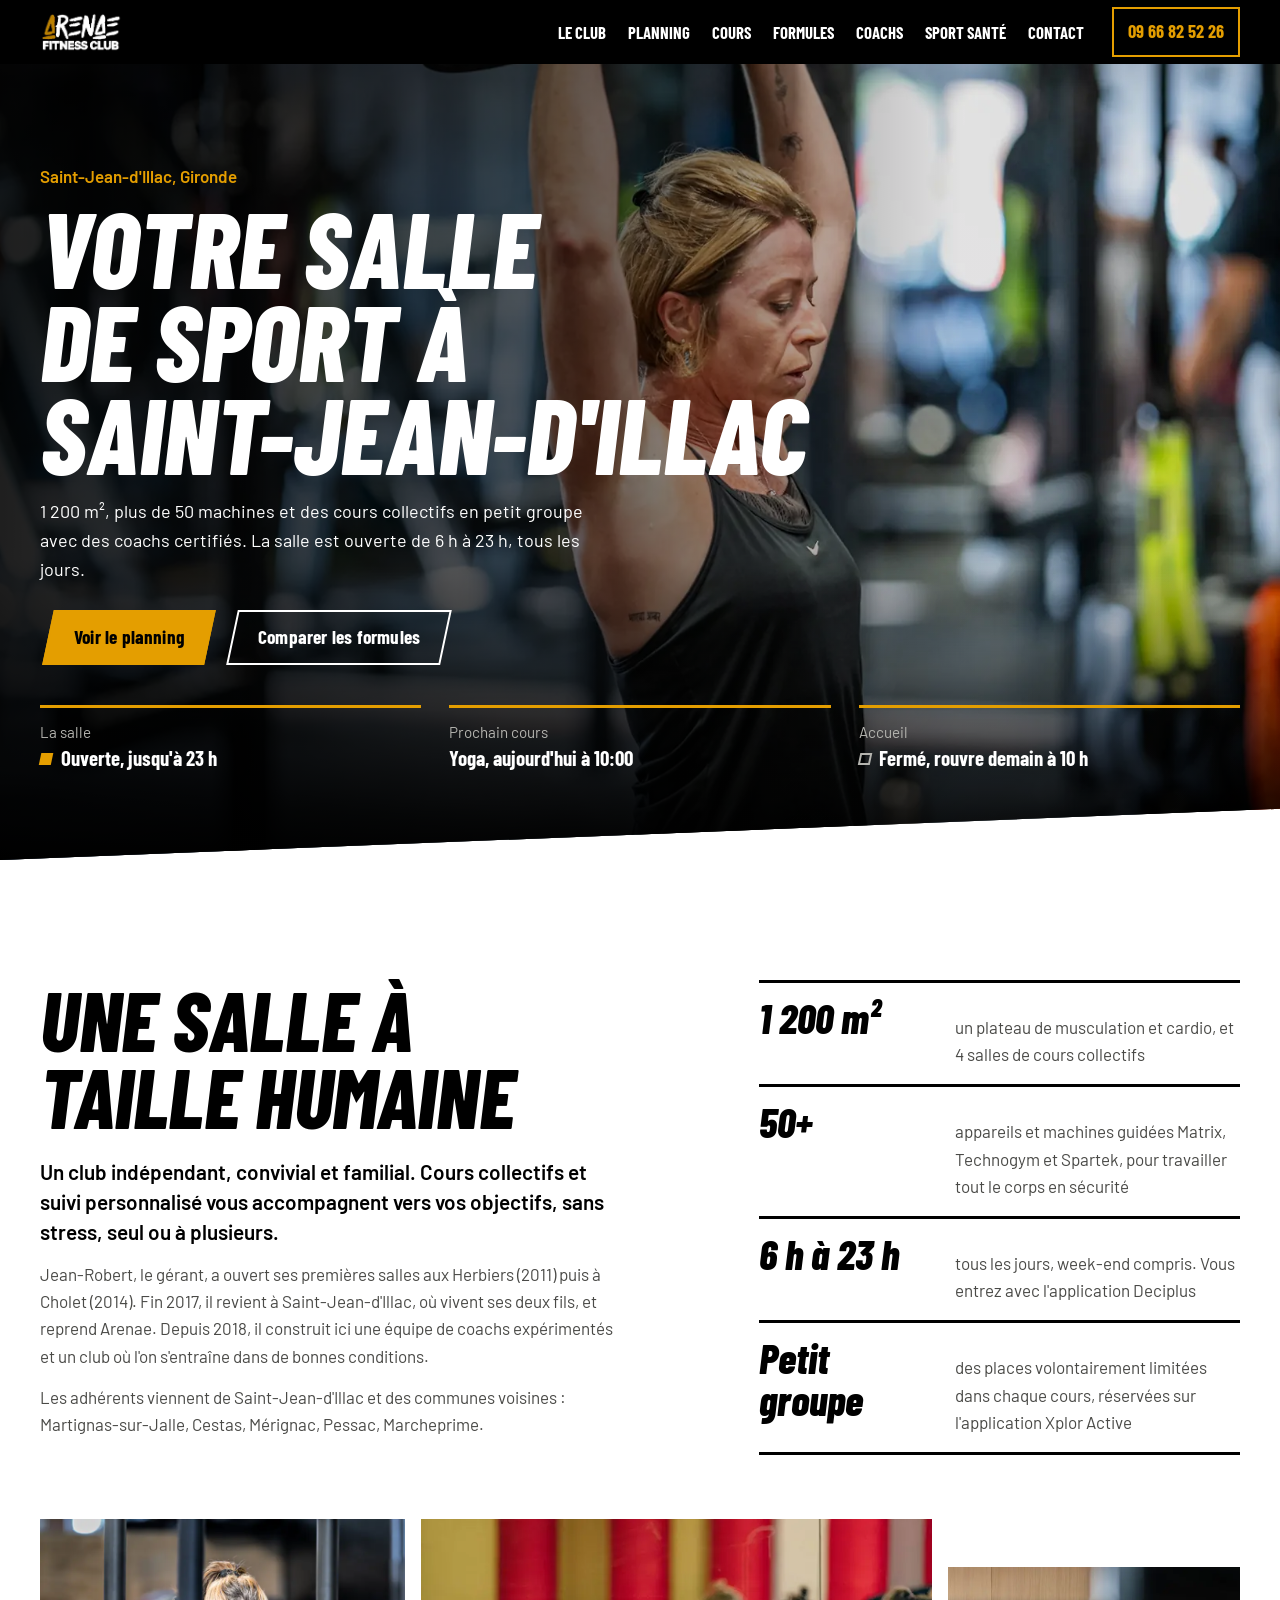
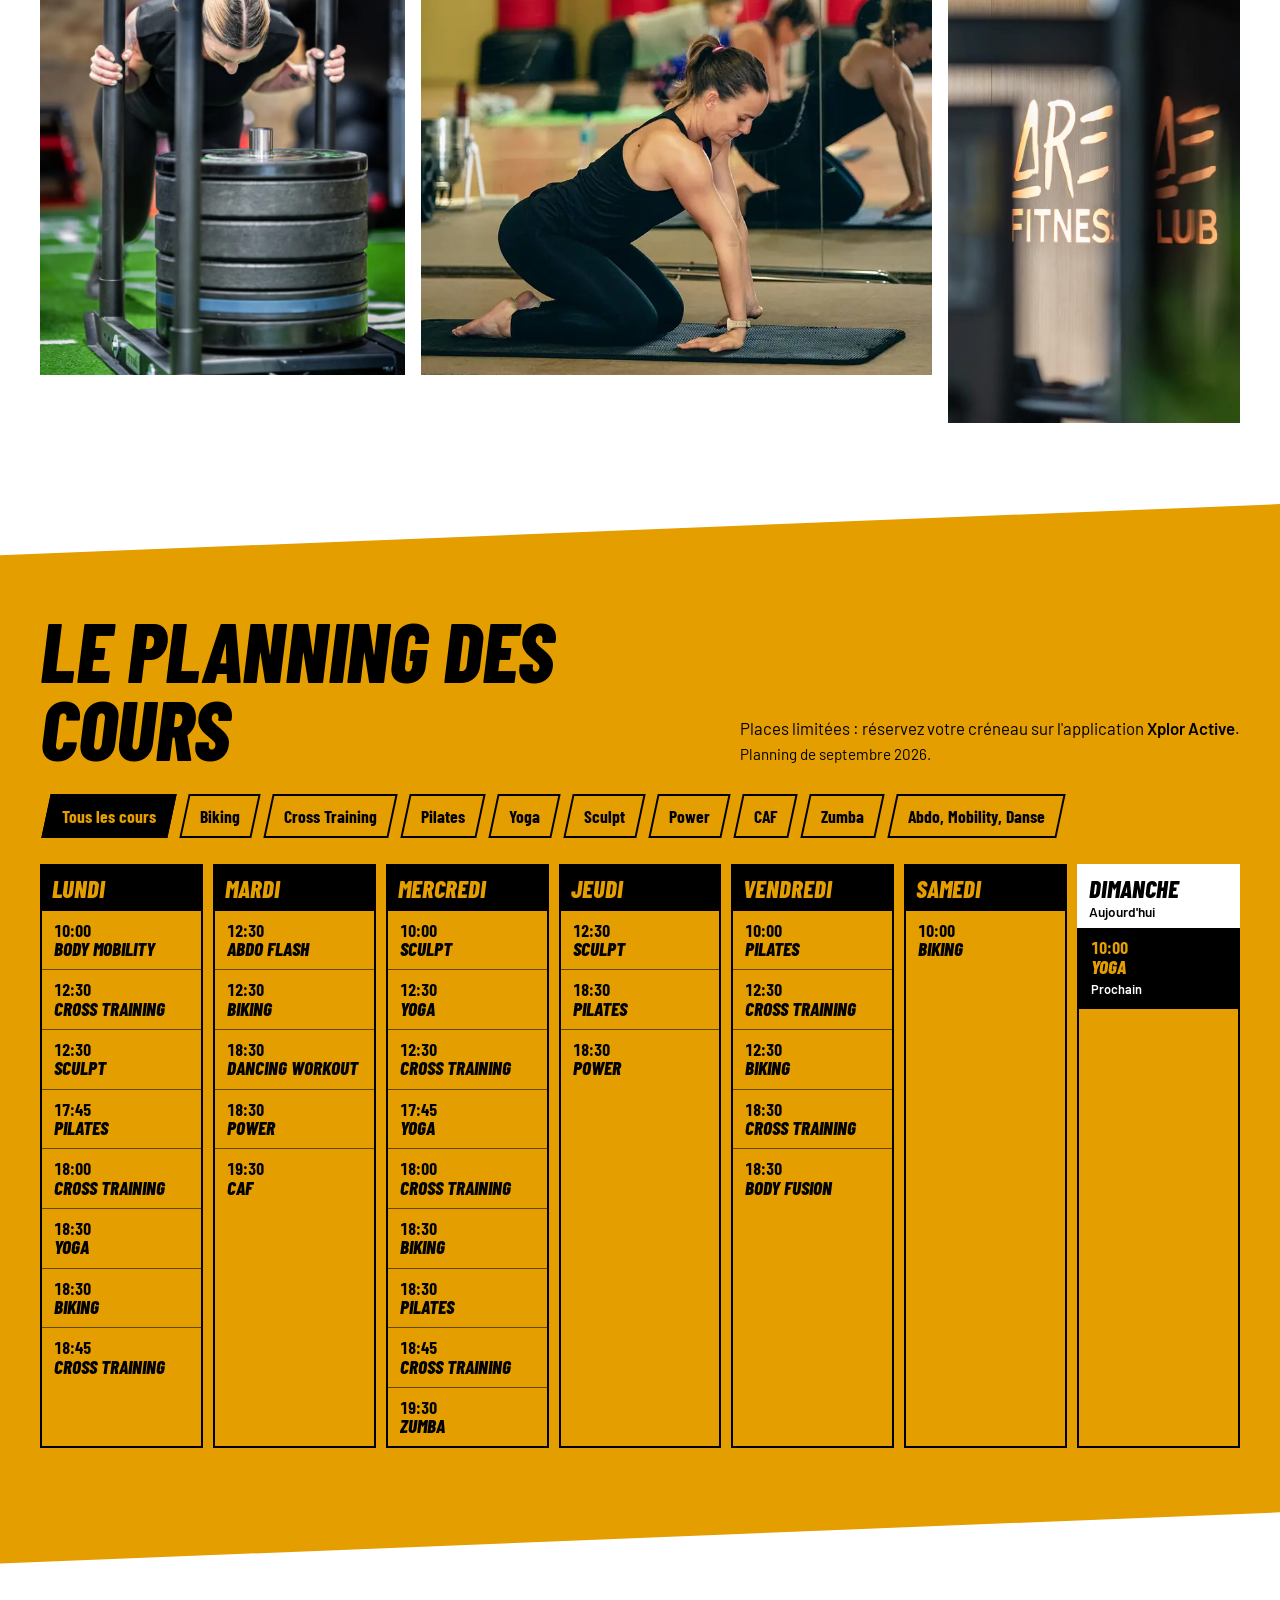
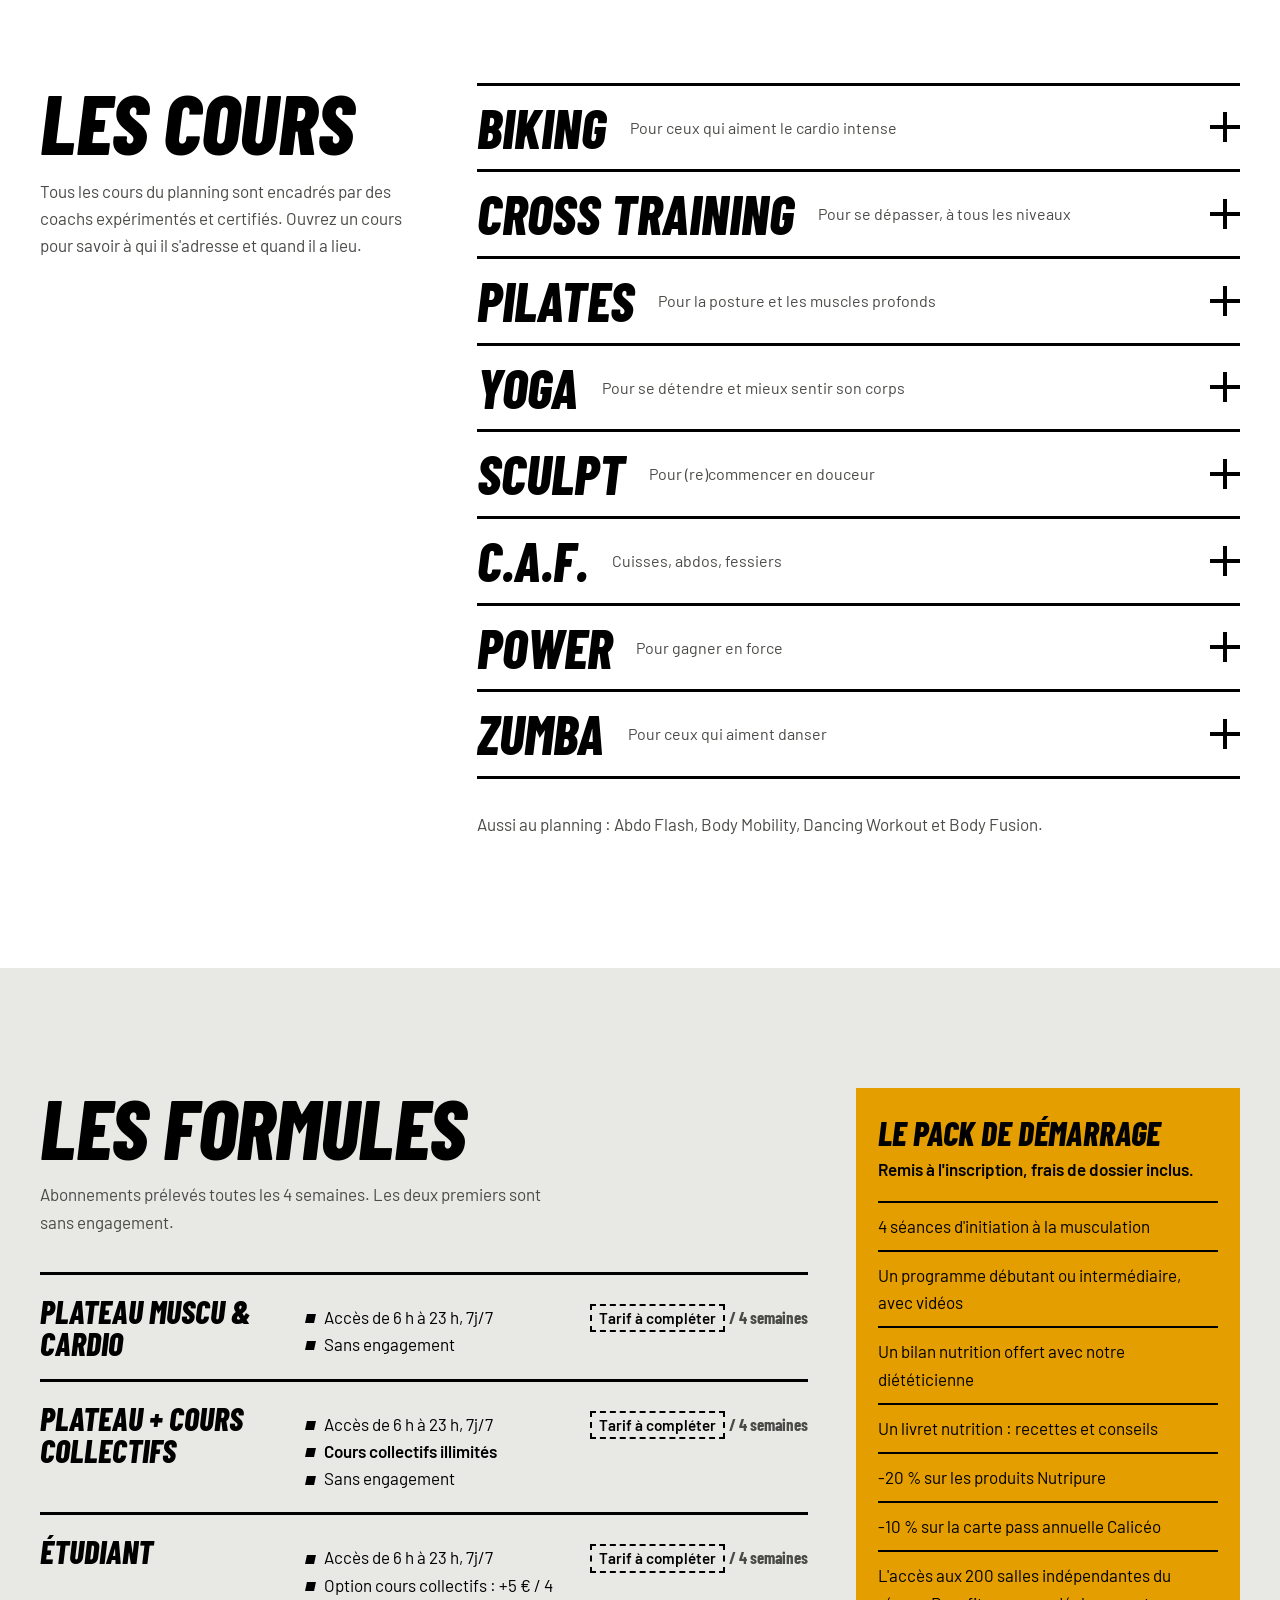
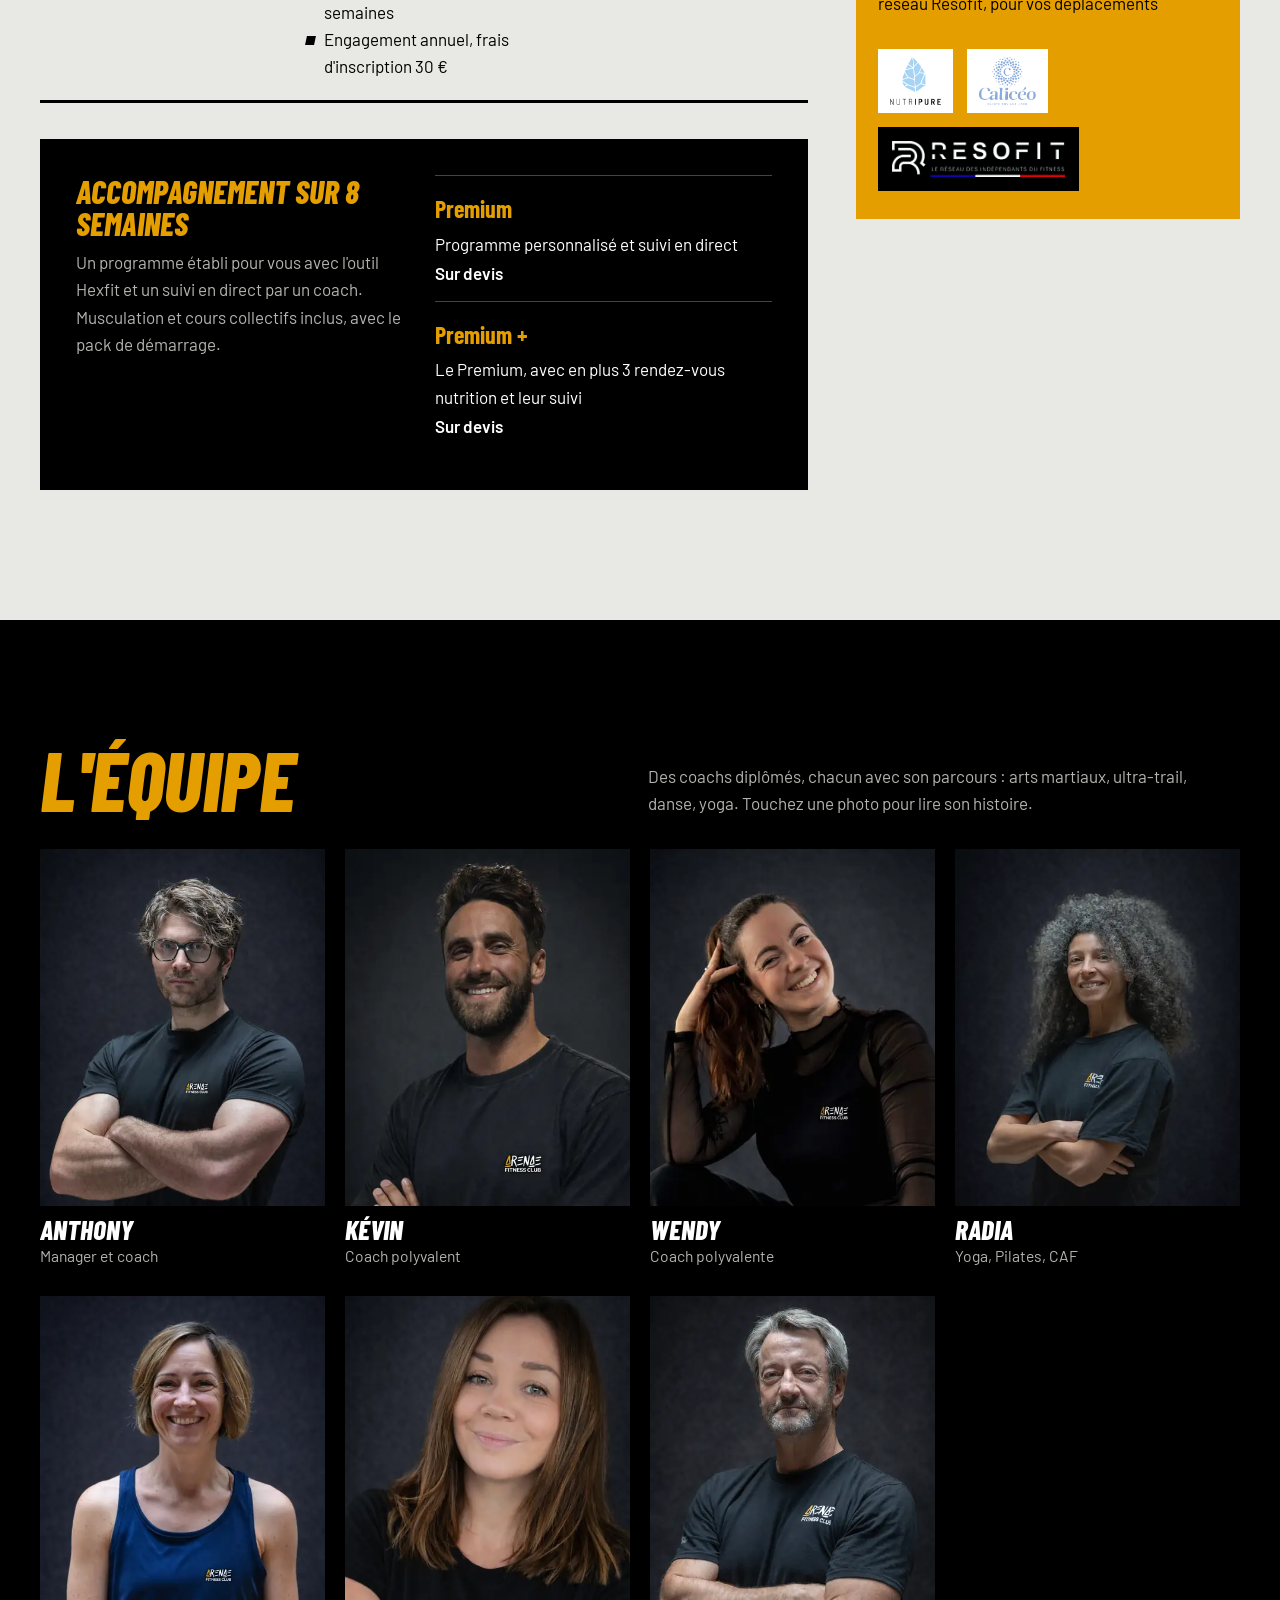
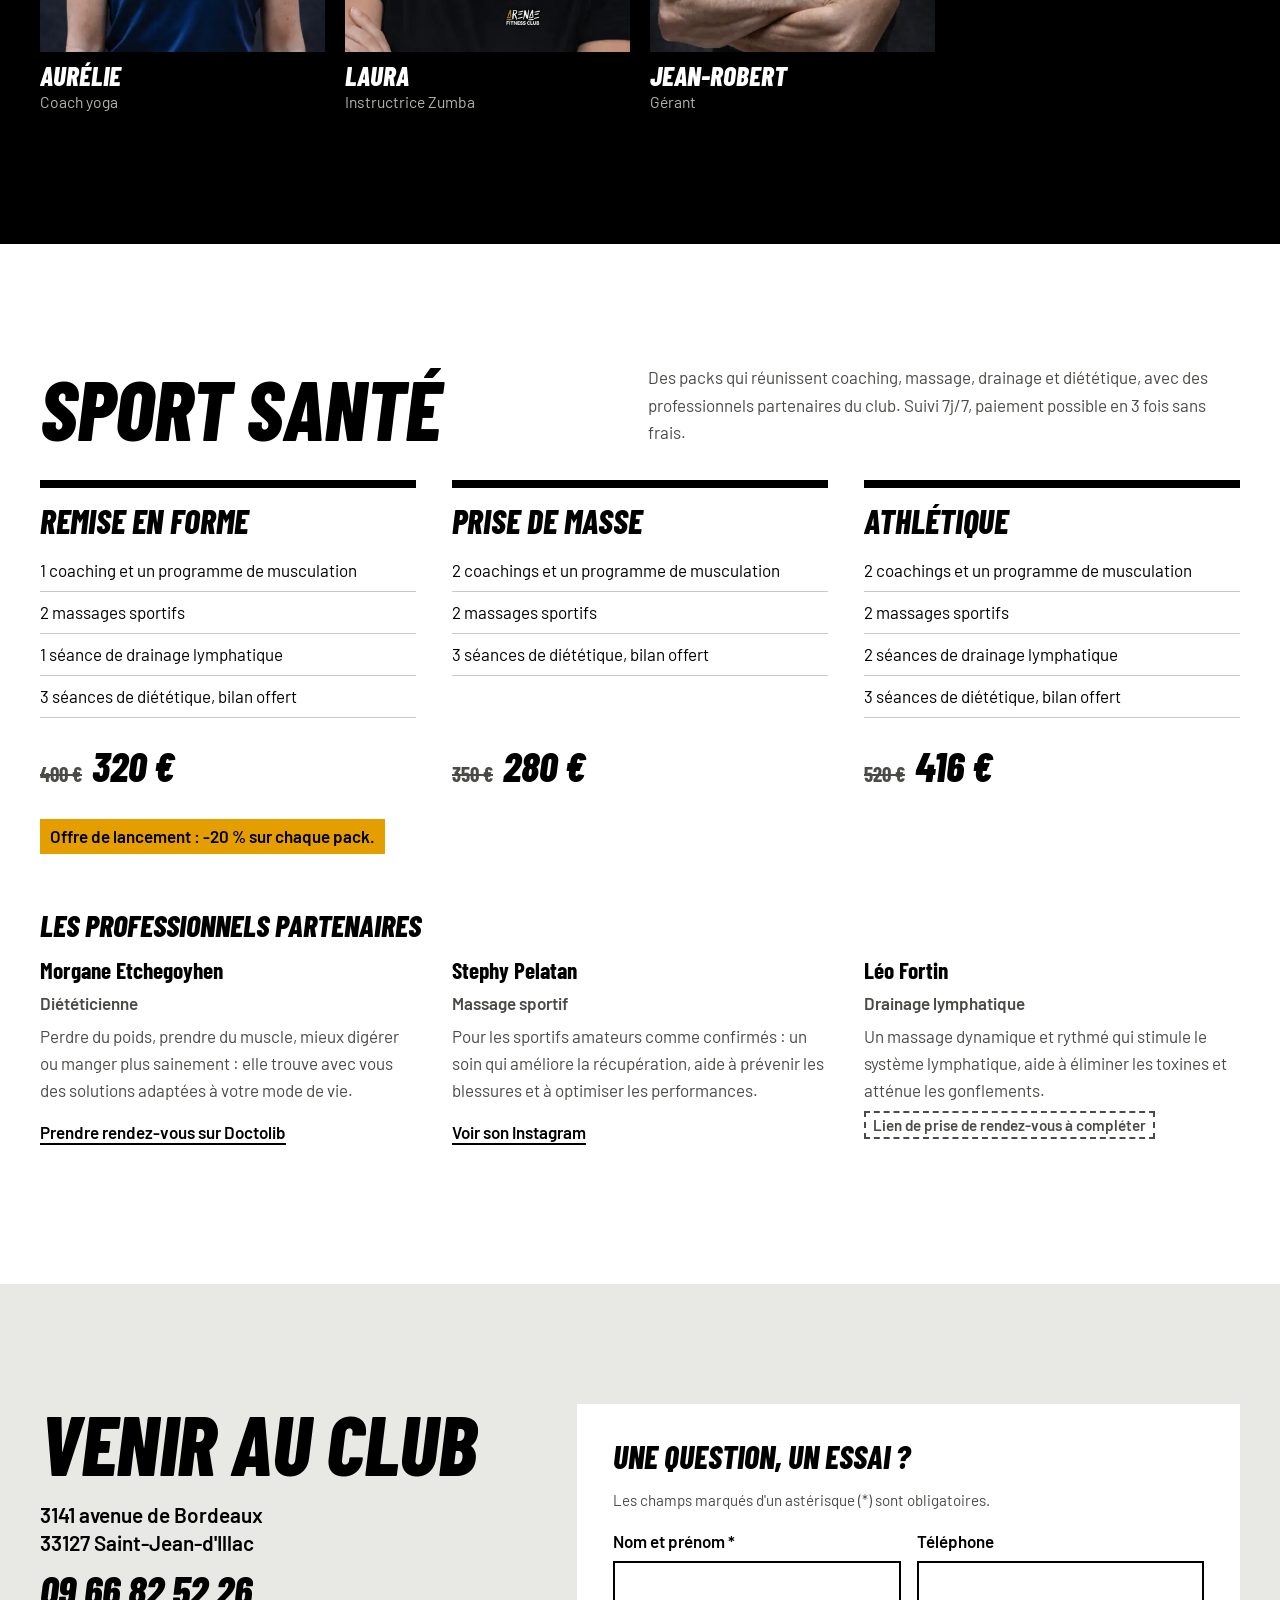
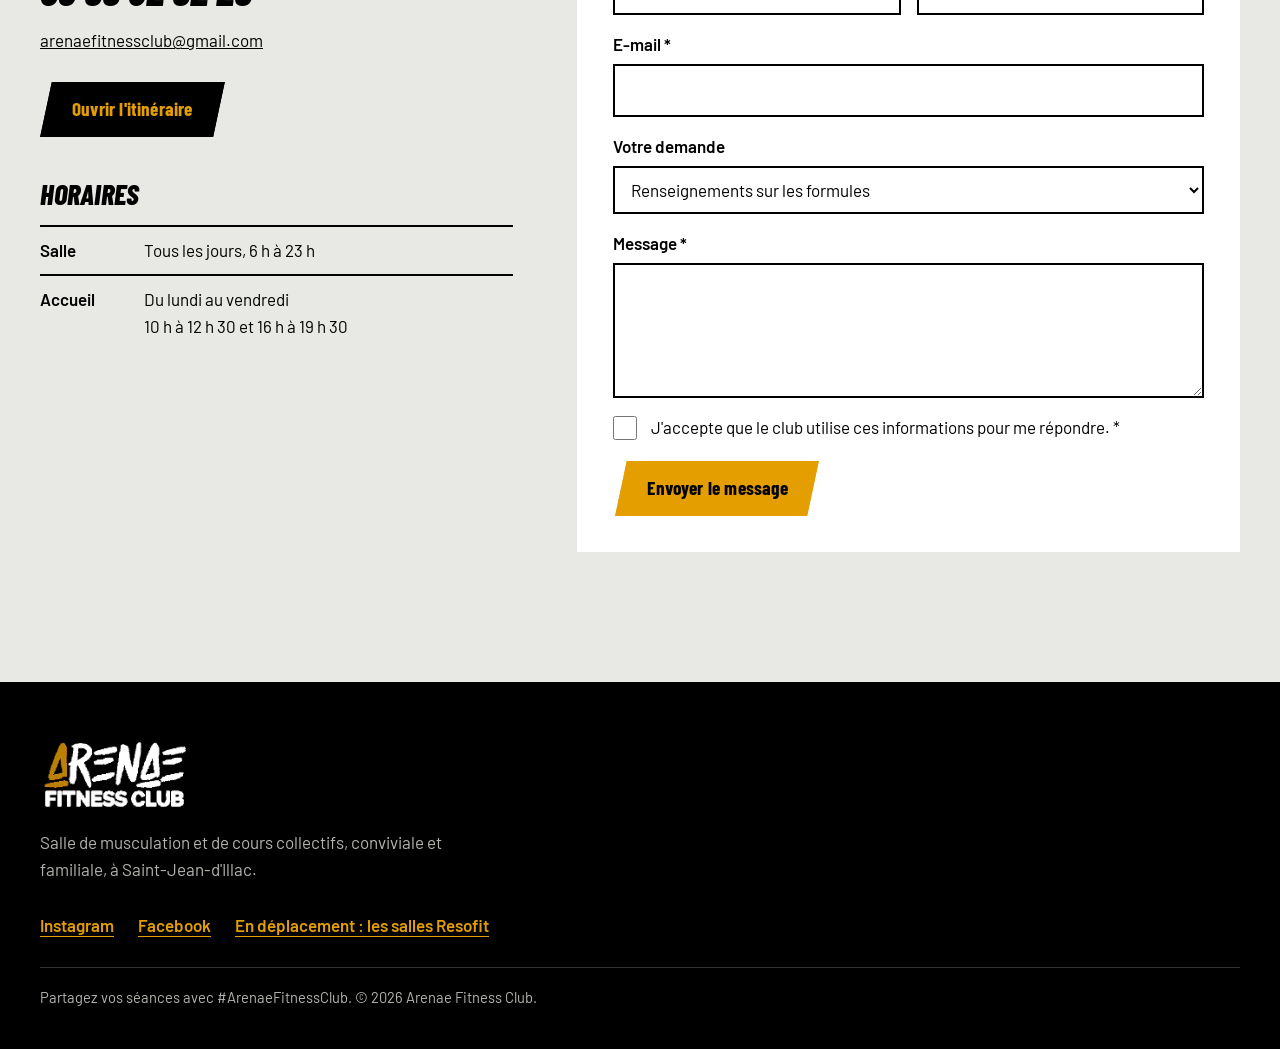
==== arenae-fitness-club/index.html @ c59d8284 "Ajout de la maquette Arenae Fitness Club Co-Authored-By: Claude Opus 5.5 <noreply@anthropic.com> Cla" ====
<!doctype html>
<html lang="fr">
<head>
<meta charset="utf-8">
<meta name="viewport" content="width=device-width, initial-scale=1">
<title>Arenae Fitness Club | Salle de sport à Saint-Jean-d'Illac, 6&nbsp;h à 23&nbsp;h 7j/7</title>
<meta name="description" content="Salle de sport à Saint-Jean-d'Illac : 1&nbsp;200 m² de musculation, cardio et cours collectifs en petit groupe (Biking, Cross Training, Pilates, Yoga, Zumba...). Ouvert de 6&nbsp;h à 23&nbsp;h, 7 jours sur 7.">
<meta name="robots" content="noindex, nofollow">
<link rel="canonical" href="https://arenaefitnessclub.fr/">
<meta property="og:type" content="website">
<meta property="og:locale" content="fr_FR">
<meta property="og:title" content="Arenae Fitness Club, salle de sport à Saint-Jean-d'Illac">
<meta property="og:description" content="Musculation, cardio et cours collectifs en petit groupe. Ouvert de 6&nbsp;h à 23&nbsp;h, 7 jours sur 7.">
<meta property="og:image" content="images/og-image.webp">
<meta name="theme-color" content="#000000">
<link rel="icon" href="images/logo-arenae.png">
<link rel="preload" href="fonts/barlow-condensed-latin-800-italic.woff2" as="font" type="font/woff2" crossorigin>
<link rel="preload" href="fonts/barlow-latin-400-normal.woff2" as="font" type="font/woff2" crossorigin>
<link rel="stylesheet" href="style.css">
<script type="application/ld+json">
{
  "@context": "https://schema.org",
  "@type": "ExerciseGym",
  "name": "Arenae Fitness Club",
  "url": "https://arenaefitnessclub.fr/",
  "image": "https://arenaefitnessclub.fr/images/og-image.webp",
  "telephone": "+33966825226",
  "email": "arenaefitnessclub@gmail.com",
  "foundingDate": "2018",
  "address": {
    "@type": "PostalAddress",
    "streetAddress": "3141 Avenue de Bordeaux",
    "postalCode": "33127",
    "addressLocality": "Saint-Jean-d'Illac",
    "addressCountry": "FR"
  },
  "openingHoursSpecification": [{
    "@type": "OpeningHoursSpecification",
    "dayOfWeek": ["Monday","Tuesday","Wednesday","Thursday","Friday","Saturday","Sunday"],
    "opens": "06:00",
    "closes": "23:00"
  }],
  "areaServed": ["Saint-Jean-d'Illac","Martignas-sur-Jalle","Cestas","Mérignac","Pessac","Marcheprime"],
  "sameAs": ["https://www.facebook.com/arenaefitnessclub/","https://www.instagram.com/arenaefitnessclub/"]
}
</script>
</head>
<body>
<a class="skip" href="#contenu">Aller au contenu</a>

<header class="top" id="haut">
  <div class="top__in">
    <a class="top__logo" href="#haut" aria-label="Arenae Fitness Club, retour en haut de page">
      <img src="images/logo-arenae.png" width="346" height="169" alt="Arenae Fitness Club">
    </a>
    <button class="top__burger" type="button" aria-expanded="false" aria-controls="menu">
      <span class="top__burger-bars" aria-hidden="true"></span>
      <span class="top__burger-txt">Menu</span>
    </button>
    <nav class="top__nav" id="menu" aria-label="Navigation principale">
      <ul>
        <li><a href="#club">Le club</a></li>
        <li><a href="#planning">Planning</a></li>
        <li><a href="#cours">Cours</a></li>
        <li><a href="#formules">Formules</a></li>
        <li><a href="#coachs">Coachs</a></li>
        <li><a href="#sante">Sport santé</a></li>
        <li><a href="#contact">Contact</a></li>
      </ul>
      <a class="top__tel" href="tel:+33966825226">09 66 82 52 26</a>
    </nav>
  </div>
</header>

<main id="contenu">

<!-- HERO -->
<section class="hero" aria-labelledby="hero-titre">
  <picture class="hero__img">
    <source media="(min-width: 760px)" srcset="images/hero-large.webp" width="1920" height="1100">
    <img src="images/hero-mobile.webp" width="800" height="1100" alt="Une adhérente soulève une barre au-dessus de sa tête sur le plateau de musculation" fetchpriority="high">
  </picture>
  <div class="hero__in">
    <p class="hero__lieu">Saint-Jean-d'Illac, Gironde</p>
    <h1 id="hero-titre" class="hero__titre">Votre salle de sport à <span class="hero__ville">Saint-Jean-d'Illac</span></h1>
    <p class="hero__intro">1&nbsp;200 m², plus de 50 machines et des cours collectifs en petit groupe avec des coachs certifiés. La salle est ouverte de 6&nbsp;h à 23&nbsp;h, tous les jours.</p>
    <div class="hero__actions">
      <a class="btn btn--jaune" href="#planning">Voir le planning</a>
      <a class="btn btn--contour" href="#formules">Comparer les formules</a>
    </div>
  </div>
  <div class="tableau" aria-live="polite">
    <div class="tableau__case">
      <span class="tableau__lbl">La salle</span>
      <strong class="tableau__val" data-statut-salle>Ouverte de 6&nbsp;h à 23&nbsp;h, 7j/7</strong>
    </div>
    <div class="tableau__case">
      <span class="tableau__lbl">Prochain cours</span>
      <strong class="tableau__val" data-prochain-cours>Consultez le planning</strong>
    </div>
    <div class="tableau__case">
      <span class="tableau__lbl">Accueil</span>
      <strong class="tableau__val" data-statut-accueil>Lun. au ven., 10&nbsp;h à 12&nbsp;h 30 et 16&nbsp;h à 19&nbsp;h 30</strong>
    </div>
  </div>
</section>

<!-- LE CLUB -->
<section class="club" id="club" aria-labelledby="club-titre">
  <div class="club__in">
    <div class="club__texte">
      <h2 id="club-titre" class="titre">Une salle à taille humaine</h2>
      <p class="club__chapo">Un club indépendant, convivial et familial. Cours collectifs et suivi personnalisé vous accompagnent vers vos objectifs, sans stress, seul ou à plusieurs.</p>
      <p>Jean-Robert, le gérant, a ouvert ses premières salles aux Herbiers (2011) puis à Cholet (2014). Fin 2017, il revient à Saint-Jean-d'Illac, où vivent ses deux fils, et reprend Arenae. Depuis 2018, il construit ici une équipe de coachs expérimentés et un club où l'on s'entraîne dans de bonnes conditions.</p>
      <p>Les adhérents viennent de Saint-Jean-d'Illac et des communes voisines : Martignas-sur-Jalle, Cestas, Mérignac, Pessac, Marcheprime.</p>
    </div>

    <dl class="fiche">
      <div class="fiche__ligne">
        <dt>1&nbsp;200 m²</dt>
        <dd>un plateau de musculation et cardio, et 4 salles de cours collectifs</dd>
      </div>
      <div class="fiche__ligne">
        <dt>50+</dt>
        <dd>appareils et machines guidées Matrix, Technogym et Spartek, pour travailler tout le corps en sécurité</dd>
      </div>
      <div class="fiche__ligne">
        <dt>6&nbsp;h à 23&nbsp;h</dt>
        <dd>tous les jours, week-end compris. Vous entrez avec l'application Deciplus</dd>
      </div>
      <div class="fiche__ligne">
        <dt>Petit groupe</dt>
        <dd>des places volontairement limitées dans chaque cours, réservées sur l'application Xplor Active</dd>
      </div>
    </dl>

    <div class="club__photos">
      <img class="club__p1" src="images/club-plateau.webp" width="800" height="1000" loading="lazy" alt="Un adhérent pousse un traîneau chargé de disques sur la piste en gazon synthétique">
      <img class="club__p2" src="images/club-cours.webp" width="1000" height="667" loading="lazy" alt="Cours collectif au sol dans une des salles de cours, devant les miroirs">
      <img class="club__p3" src="images/club-enseigne.webp" width="900" height="1100" loading="lazy" alt="Le logo Arenae Fitness Club lumineux au mur de la salle">
    </div>
  </div>
</section>

<!-- PLANNING (élément signature) -->
<section class="planning" id="planning" aria-labelledby="planning-titre">
  <div class="planning__in">
    <div class="planning__tete">
      <h2 id="planning-titre" class="titre">Le planning des cours</h2>
      <p class="planning__note">Places limitées : réservez votre créneau sur l'application <strong>Xplor Active</strong>. <span class="planning__version">Planning de septembre 2026.</span></p>
    </div>

    <div class="filtres" role="group" aria-label="Filtrer par discipline">
      <button type="button" class="filtre" aria-pressed="true" data-filtre="tous">Tous les cours</button>
      <button type="button" class="filtre" aria-pressed="false" data-filtre="biking">Biking</button>
      <button type="button" class="filtre" aria-pressed="false" data-filtre="cross-training">Cross Training</button>
      <button type="button" class="filtre" aria-pressed="false" data-filtre="pilates">Pilates</button>
      <button type="button" class="filtre" aria-pressed="false" data-filtre="yoga">Yoga</button>
      <button type="button" class="filtre" aria-pressed="false" data-filtre="sculpt">Sculpt</button>
      <button type="button" class="filtre" aria-pressed="false" data-filtre="power">Power</button>
      <button type="button" class="filtre" aria-pressed="false" data-filtre="caf">CAF</button>
      <button type="button" class="filtre" aria-pressed="false" data-filtre="zumba">Zumba</button>
      <button type="button" class="filtre" aria-pressed="false" data-filtre="autres">Abdo, Mobility, Danse</button>
    </div>

    <div class="jours" role="tablist" aria-label="Jour de la semaine">
      <button type="button" role="tab" class="jours__btn" id="tab-1" aria-controls="jour-1" aria-selected="true">Lun</button>
      <button type="button" role="tab" class="jours__btn" id="tab-2" aria-controls="jour-2" aria-selected="false" tabindex="-1">Mar</button>
      <button type="button" role="tab" class="jours__btn" id="tab-3" aria-controls="jour-3" aria-selected="false" tabindex="-1">Mer</button>
      <button type="button" role="tab" class="jours__btn" id="tab-4" aria-controls="jour-4" aria-selected="false" tabindex="-1">Jeu</button>
      <button type="button" role="tab" class="jours__btn" id="tab-5" aria-controls="jour-5" aria-selected="false" tabindex="-1">Ven</button>
      <button type="button" role="tab" class="jours__btn" id="tab-6" aria-controls="jour-6" aria-selected="false" tabindex="-1">Sam</button>
      <button type="button" role="tab" class="jours__btn" id="tab-0" aria-controls="jour-0" aria-selected="false" tabindex="-1">Dim</button>
    </div>

    <div class="semaine">
      <article class="jour is-actif" id="jour-1" data-jour="1" role="tabpanel" aria-labelledby="tab-1">
        <h3 class="jour__nom">Lundi</h3>
        <ol class="jour__liste">
          <li data-cours="autres"><time>10:00</time><span>Body Mobility</span></li>
          <li data-cours="cross-training"><time>12:30</time><span>Cross Training</span></li>
          <li data-cours="sculpt"><time>12:30</time><span>Sculpt</span></li>
          <li data-cours="pilates"><time>17:45</time><span>Pilates</span></li>
          <li data-cours="cross-training"><time>18:00</time><span>Cross Training</span></li>
          <li data-cours="yoga"><time>18:30</time><span>Yoga</span></li>
          <li data-cours="biking"><time>18:30</time><span>Biking</span></li>
          <li data-cours="cross-training"><time>18:45</time><span>Cross Training</span></li>
        </ol>
      </article>
      <article class="jour" id="jour-2" data-jour="2" role="tabpanel" aria-labelledby="tab-2">
        <h3 class="jour__nom">Mardi</h3>
        <ol class="jour__liste">
          <li data-cours="autres"><time>12:30</time><span>Abdo Flash</span></li>
          <li data-cours="biking"><time>12:30</time><span>Biking</span></li>
          <li data-cours="autres"><time>18:30</time><span>Dancing Workout</span></li>
          <li data-cours="power"><time>18:30</time><span>Power</span></li>
          <li data-cours="caf"><time>19:30</time><span>CAF</span></li>
        </ol>
      </article>
      <article class="jour" id="jour-3" data-jour="3" role="tabpanel" aria-labelledby="tab-3">
        <h3 class="jour__nom">Mercredi</h3>
        <ol class="jour__liste">
          <li data-cours="sculpt"><time>10:00</time><span>Sculpt</span></li>
          <li data-cours="yoga"><time>12:30</time><span>Yoga</span></li>
          <li data-cours="cross-training"><time>12:30</time><span>Cross Training</span></li>
          <li data-cours="yoga"><time>17:45</time><span>Yoga</span></li>
          <li data-cours="cross-training"><time>18:00</time><span>Cross Training</span></li>
          <li data-cours="biking"><time>18:30</time><span>Biking</span></li>
          <li data-cours="pilates"><time>18:30</time><span>Pilates</span></li>
          <li data-cours="cross-training"><time>18:45</time><span>Cross Training</span></li>
          <li data-cours="zumba"><time>19:30</time><span>Zumba</span></li>
        </ol>
      </article>
      <article class="jour" id="jour-4" data-jour="4" role="tabpanel" aria-labelledby="tab-4">
        <h3 class="jour__nom">Jeudi</h3>
        <ol class="jour__liste">
          <li data-cours="sculpt"><time>12:30</time><span>Sculpt</span></li>
          <li data-cours="pilates"><time>18:30</time><span>Pilates</span></li>
          <li data-cours="power"><time>18:30</time><span>Power</span></li>
        </ol>
      </article>
      <article class="jour" id="jour-5" data-jour="5" role="tabpanel" aria-labelledby="tab-5">
        <h3 class="jour__nom">Vendredi</h3>
        <ol class="jour__liste">
          <li data-cours="pilates"><time>10:00</time><span>Pilates</span></li>
          <li data-cours="cross-training"><time>12:30</time><span>Cross Training</span></li>
          <li data-cours="biking"><time>12:30</time><span>Biking</span></li>
          <li data-cours="cross-training"><time>18:30</time><span>Cross Training</span></li>
          <li data-cours="autres"><time>18:30</time><span>Body Fusion</span></li>
        </ol>
      </article>
      <article class="jour" id="jour-6" data-jour="6" role="tabpanel" aria-labelledby="tab-6">
        <h3 class="jour__nom">Samedi</h3>
        <ol class="jour__liste">
          <li data-cours="biking"><time>10:00</time><span>Biking</span></li>
        </ol>
      </article>
      <article class="jour" id="jour-0" data-jour="0" role="tabpanel" aria-labelledby="tab-0">
        <h3 class="jour__nom">Dimanche</h3>
        <ol class="jour__liste">
          <li data-cours="yoga"><time>10:00</time><span>Yoga</span></li>
        </ol>
      </article>
    </div>
    <p class="planning__vide" hidden>Pas de cours de cette discipline ce jour-là. Les autres jours sont visibles avec les onglets.</p>
  </div>
</section>

<!-- COURS -->
<section class="cours" id="cours" aria-labelledby="cours-titre">
  <div class="cours__in">
    <div class="cours__tete">
      <h2 id="cours-titre" class="titre">Les cours</h2>
      <p>Tous les cours du planning sont encadrés par des coachs expérimentés et certifiés. Ouvrez un cours pour savoir à qui il s'adresse et quand il a lieu.</p>
    </div>

    <div class="cours__liste">
      <details class="c" data-cours="biking">
        <summary><span class="c__nom">Biking</span><span class="c__pour">Pour ceux qui aiment le cardio intense</span></summary>
        <div class="c__corps">
          <img src="images/cours-biking.webp" width="800" height="600" loading="lazy" alt="La salle de biking avec ses vélos alignés sous les lumières colorées">
          <div>
            <p>Du vélo en salle, en groupe et en musique. On brûle un maximum de calories, on améliore son cardio et on renforce ses jambes.</p>
            <p class="c__creneaux" data-creneaux></p>
            <button type="button" class="lien-planning" data-voir="biking">Afficher le Biking dans le planning</button>
          </div>
        </div>
      </details>
      <details class="c" data-cours="cross-training">
        <summary><span class="c__nom">Cross Training</span><span class="c__pour">Pour se dépasser, à tous les niveaux</span></summary>
        <div class="c__corps">
          <img src="images/cours-cross.webp" width="800" height="600" loading="lazy" alt="Un adhérent saute sur une box en bois, une kettlebell posée au sol">
          <div>
            <p>Un entraînement haute intensité qui mélange cardio, force et endurance. Les exercices changent à chaque séance et s'adaptent à votre niveau, pour une condition physique complète.</p>
            <p class="c__creneaux" data-creneaux></p>
            <button type="button" class="lien-planning" data-voir="cross-training">Afficher le Cross Training dans le planning</button>
          </div>
        </div>
      </details>
      <details class="c" data-cours="pilates">
        <summary><span class="c__nom">Pilates</span><span class="c__pour">Pour la posture et les muscles profonds</span></summary>
        <div class="c__corps">
          <img src="images/cours-pilates.webp" width="800" height="600" loading="lazy" alt="Exercice au sol avec un élastique autour des cuisses pendant un cours">
          <div>
            <p>La méthode de Joseph Pilates se pratique sur tapis, avec ou sans accessoire. Elle renforce les muscles profonds, rééquilibre la posture et assouplit les articulations.</p>
            <p class="c__creneaux" data-creneaux></p>
            <button type="button" class="lien-planning" data-voir="pilates">Afficher le Pilates dans le planning</button>
          </div>
        </div>
      </details>
      <details class="c" data-cours="yoga">
        <summary><span class="c__nom">Yoga</span><span class="c__pour">Pour se détendre et mieux sentir son corps</span></summary>
        <div class="c__corps">
          <img src="images/cours-yoga.webp" width="800" height="600" loading="lazy" alt="Une pratiquante en posture de yoga sur son tapis">
          <div>
            <p>Un temps pour relâcher la pression, travailler sa posture, son équilibre et sa coordination, et développer une meilleure conscience de son corps.</p>
            <p class="c__creneaux" data-creneaux></p>
            <button type="button" class="lien-planning" data-voir="yoga">Afficher le Yoga dans le planning</button>
          </div>
        </div>
      </details>
      <details class="c" data-cours="sculpt">
        <summary><span class="c__nom">Sculpt</span><span class="c__pour">Pour (re)commencer en douceur</span></summary>
        <div class="c__corps">
          <img src="images/cours-sculpt.webp" width="800" height="600" loading="lazy" alt="Une adhérente souriante accroupie sur le plateau, une gourde à côté d'elle">
          <div>
            <p>Idéal pour les débutants et pour une reprise. Force et cardio à faible intensité, avec des poids légers ou le poids du corps, pour tonifier les muscles et affiner la silhouette.</p>
            <p class="c__creneaux" data-creneaux></p>
            <button type="button" class="lien-planning" data-voir="sculpt">Afficher le Sculpt dans le planning</button>
          </div>
        </div>
      </details>
      <details class="c" data-cours="caf">
        <summary><span class="c__nom">C.A.F.</span><span class="c__pour">Cuisses, abdos, fessiers</span></summary>
        <div class="c__corps">
          <img src="images/cours-caf.webp" width="800" height="600" loading="lazy" alt="Un adhérent descend en squat avec une barre chargée">
          <div>
            <p>Une séance ciblée sur le bas du corps et la sangle abdominale : squats, fentes, gainage... De quoi tonifier les jambes et sculpter la silhouette.</p>
            <p class="c__creneaux" data-creneaux></p>
            <button type="button" class="lien-planning" data-voir="caf">Afficher le C.A.F. dans le planning</button>
          </div>
        </div>
      </details>
      <details class="c" data-cours="power">
        <summary><span class="c__nom">Power</span><span class="c__pour">Pour gagner en force</span></summary>
        <div class="c__corps">
          <img src="images/cours-power.webp" width="800" height="600" loading="lazy" alt="Une adhérente prépare un soulevé de terre avec une barre chargée">
          <div>
            <p>Un cours tourné vers la force, inspiré du powerlifting et de ses trois mouvements : le squat, le développé couché et le soulevé de terre.</p>
            <p class="c__creneaux" data-creneaux></p>
            <button type="button" class="lien-planning" data-voir="power">Afficher le Power dans le planning</button>
          </div>
        </div>
      </details>
      <details class="c" data-cours="zumba">
        <summary><span class="c__nom">Zumba</span><span class="c__pour">Pour ceux qui aiment danser</span></summary>
        <div class="c__corps c__corps--sans-photo">
          <div>
            <p>Danse et fitness sur des rythmes latinos, dans une ambiance festive. On travaille sa coordination et son cardio, et on repart avec le moral. Le cours est animé par Laura.</p>
            <p class="c__creneaux" data-creneaux></p>
            <button type="button" class="lien-planning" data-voir="zumba">Afficher la Zumba dans le planning</button>
          </div>
        </div>
      </details>
    </div>
    <p class="cours__aussi">Aussi au planning : Abdo Flash, Body Mobility, Dancing Workout et Body Fusion.</p>
  </div>
</section>

<!-- FORMULES -->
<section class="formules" id="formules" aria-labelledby="formules-titre">
  <div class="formules__in">
    <div class="formules__tete">
      <h2 id="formules-titre" class="titre">Les formules</h2>
      <p>Abonnements prélevés toutes les 4 semaines. Les deux premiers sont sans engagement.</p>
    </div>

    <div class="tarifs">
      <article class="tarif">
        <h3 class="tarif__nom">Plateau muscu &amp; cardio</h3>
        <ul class="tarif__infos">
          <li>Accès de 6&nbsp;h à 23&nbsp;h, 7j/7</li>
          <li>Sans engagement</li>
        </ul>
        <p class="tarif__prix"><span class="a-completer">Tarif à compléter</span> <span class="tarif__per">/ 4 semaines</span></p>
      </article>
      <article class="tarif tarif--complet">
        <h3 class="tarif__nom">Plateau + cours collectifs</h3>
        <ul class="tarif__infos">
          <li>Accès de 6&nbsp;h à 23&nbsp;h, 7j/7</li>
          <li>Cours collectifs illimités</li>
          <li>Sans engagement</li>
        </ul>
        <p class="tarif__prix"><span class="a-completer">Tarif à compléter</span> <span class="tarif__per">/ 4 semaines</span></p>
      </article>
      <article class="tarif">
        <h3 class="tarif__nom">Étudiant</h3>
        <ul class="tarif__infos">
          <li>Accès de 6&nbsp;h à 23&nbsp;h, 7j/7</li>
          <li>Option cours collectifs : +5&nbsp;€ / 4 semaines</li>
          <li>Engagement annuel, frais d'inscription 30&nbsp;€</li>
        </ul>
        <p class="tarif__prix"><span class="a-completer">Tarif à compléter</span> <span class="tarif__per">/ 4 semaines</span></p>
      </article>
    </div>

    <div class="premium">
      <div class="premium__intro">
        <h3 class="premium__titre">Accompagnement sur 8 semaines</h3>
        <p>Un programme établi pour vous avec l'outil Hexfit et un suivi en direct par un coach. Musculation et cours collectifs inclus, avec le pack de démarrage.</p>
      </div>
      <ul class="premium__liste">
        <li><strong>Premium</strong><span>Programme personnalisé et suivi en direct</span><em>Sur devis</em></li>
        <li><strong>Premium +</strong><span>Le Premium, avec en plus 3 rendez-vous nutrition et leur suivi</span><em>Sur devis</em></li>
      </ul>
    </div>

    <aside class="pack" aria-labelledby="pack-titre">
      <h3 id="pack-titre" class="pack__titre">Le pack de démarrage</h3>
      <p class="pack__sous">Remis à l'inscription, frais de dossier inclus.</p>
      <ul class="pack__liste">
        <li>4 séances d'initiation à la musculation</li>
        <li>Un programme débutant ou intermédiaire, avec vidéos</li>
        <li>Un bilan nutrition offert avec notre diététicienne</li>
        <li>Un livret nutrition : recettes et conseils</li>
        <li>-20&nbsp;% sur les produits Nutripure</li>
        <li>-10&nbsp;% sur la carte pass annuelle Calicéo</li>
        <li>L'accès aux 200 salles indépendantes du réseau Resofit, pour vos déplacements</li>
      </ul>
      <div class="pack__logos">
        <img src="images/partenaire-nutripure.png" width="169" height="160" loading="lazy" alt="Nutripure">
        <img src="images/partenaire-caliceo.png" width="177" height="149" loading="lazy" alt="Calicéo">
        <img class="logo-sombre" src="images/partenaire-resofit.png" width="400" height="83" loading="lazy" alt="Resofit, le réseau des indépendants du fitness">
      </div>
    </aside>
  </div>
</section>

<!-- COACHS -->
<section class="coachs" id="coachs" aria-labelledby="coachs-titre">
  <div class="coachs__in">
    <div class="coachs__tete">
      <h2 id="coachs-titre" class="titre">L'équipe</h2>
      <p>Des coachs diplômés, chacun avec son parcours : arts martiaux, ultra-trail, danse, yoga. Touchez une photo pour lire son histoire.</p>
    </div>
    <ul class="equipe">
      <li><button type="button" class="membre" data-dialog="d-anthony">
        <img src="images/coach-anthony.webp" width="480" height="600" loading="lazy" alt="">
        <span class="membre__nom">Anthony</span><span class="membre__role">Manager et coach</span></button></li>
      <li><button type="button" class="membre" data-dialog="d-kevin">
        <img src="images/coach-kevin.webp" width="480" height="600" loading="lazy" alt="">
        <span class="membre__nom">Kévin</span><span class="membre__role">Coach polyvalent</span></button></li>
      <li><button type="button" class="membre" data-dialog="d-wendy">
        <img src="images/coach-wendy.webp" width="480" height="600" loading="lazy" alt="">
        <span class="membre__nom">Wendy</span><span class="membre__role">Coach polyvalente</span></button></li>
      <li><button type="button" class="membre" data-dialog="d-radia">
        <img src="images/coach-radia.webp" width="480" height="600" loading="lazy" alt="">
        <span class="membre__nom">Radia</span><span class="membre__role">Yoga, Pilates, CAF</span></button></li>
      <li><button type="button" class="membre" data-dialog="d-aurelie">
        <img src="images/coach-aurelie.webp" width="480" height="600" loading="lazy" alt="">
        <span class="membre__nom">Aurélie</span><span class="membre__role">Coach yoga</span></button></li>
      <li><button type="button" class="membre" data-dialog="d-laura">
        <img src="images/coach-laura.webp" width="480" height="600" loading="lazy" alt="">
        <span class="membre__nom">Laura</span><span class="membre__role">Instructrice Zumba</span></button></li>
      <li><button type="button" class="membre" data-dialog="d-jean-robert">
        <img src="images/coach-jean-robert.webp" width="480" height="600" loading="lazy" alt="">
        <span class="membre__nom">Jean-Robert</span><span class="membre__role">Gérant</span></button></li>
    </ul>
  </div>

  <dialog class="bio" id="d-anthony" aria-labelledby="t-anthony">
    <div class="bio__in">
      <h3 id="t-anthony" class="bio__nom">Anthony <span>Manager et coach</span></h3>
      <p>« Sportif depuis toujours, je me suis spécialisé dans les arts martiaux puis les sports de contact : six ans de jujitsu jusqu'à la ceinture noire 1<sup>er</sup> dan, et plus de dix ans de boxe thaïlandaise, dont deux ans comme boxeur professionnel en Thaïlande. J'ai longtemps été préparateur physique et technique en club de boxe. »</p>
      <p>« Prise de masse, perte de poids, renforcement, réathlétisation : je vous accompagne vers votre objectif, avec des conseils sur les exercices et l'alimentation. Je vous transmets les bons gestes pour éviter les blessures et progresser ensuite en autonomie. »</p>
      <p class="bio__diplome">Formation BPJEPS</p>
    </div>
    <form method="dialog"><button class="bio__fermer">Fermer</button></form>
  </dialog>
  <dialog class="bio" id="d-kevin" aria-labelledby="t-kevin">
    <div class="bio__in">
      <h3 id="t-kevin" class="bio__nom">Kévin <span>Coach polyvalent</span></h3>
      <p>« Je viens de la course à pied et de l'ultra-trail, des terrains où l'endurance, la gestion de l'effort et le mental font la différence. J'y ai appris qu'une bonne performance repose autant sur la technique que sur la capacité à durer. »</p>
      <p>« J'aime transmettre cette culture de la régularité et du dépassement de soi, en gardant l'entraînement accessible : mieux courir, progresser ou simplement prendre confiance en vous. »</p>
      <p class="bio__diplome">BPJEPS Activités de la Forme, musculation et haltérophilie<br>BPJEPS Activités de la Forme, cours collectifs<br>Préparation physique course à pied et ultra-endurance</p>
    </div>
    <form method="dialog"><button class="bio__fermer">Fermer</button></form>
  </dialog>
  <dialog class="bio" id="d-wendy" aria-labelledby="t-wendy">
    <div class="bio__in">
      <h3 id="t-wendy" class="bio__nom">Wendy <span>Coach polyvalente</span></h3>
      <p>« Longtemps éloignée du sport, j'ai commencé chez moi, pour ma santé, avec les moyens du bord, avant de rejoindre un coach en salle. Le déclic était là : je voulais apporter aux autres ce que j'avais trouvé dans le coaching. »</p>
      <p>« Aujourd'hui je pratique la danse et j'enseigne le fitness. Toujours le sourire, je vous ferai sortir de votre zone de confort tout en profitant du moment. »</p>
    </div>
    <form method="dialog"><button class="bio__fermer">Fermer</button></form>
  </dialog>
  <dialog class="bio" id="d-radia" aria-labelledby="t-radia">
    <div class="bio__in">
      <h3 id="t-radia" class="bio__nom">Radia <span>Yoga, Pilates, CAF</span></h3>
      <p>« Je suis danseuse chorégraphe et professeure de danse hip-hop et contemporaine diplômée d'État. Je travaille aussi comme comédienne et scénariste aux côtés de la réalisatrice Ana Dumitrescu. »</p>
      <p>« Éducatrice sportive depuis 2016, mention forme et force, je suis instructrice Pilates et Yoga. Pour développer le bien-être, je me suis formée au Reiki en 2020, puis aux massages bien-être. »</p>
    </div>
    <form method="dialog"><button class="bio__fermer">Fermer</button></form>
  </dialog>
  <dialog class="bio" id="d-aurelie" aria-labelledby="t-aurelie">
    <div class="bio__in">
      <h3 id="t-aurelie" class="bio__nom">Aurélie <span>Coach yoga</span></h3>
      <p>Aurélie anime les cours de yoga : un moment pour se détendre, améliorer sa posture, son équilibre et sa coordination.</p>
      <p class="a-completer">Présentation d'Aurélie à compléter</p>
    </div>
    <form method="dialog"><button class="bio__fermer">Fermer</button></form>
  </dialog>
  <dialog class="bio" id="d-laura" aria-labelledby="t-laura">
    <div class="bio__in">
      <h3 id="t-laura" class="bio__nom">Laura <span>Instructrice Zumba</span></h3>
      <p>« Passionnée depuis toujours de musique et de danse afro et latino, j'ai fait de mon passe-temps préféré mon métier. Instructrice Zumba depuis trois ans, j'accompagne celles et ceux qui veulent bouger, se dépasser et s'amuser, avec des séances dynamiques et accessibles à tous. »</p>
      <p>« La Zumba, c'est un moment de partage, d'énergie et de lâcher-prise, où l'on s'exprime librement en prenant soin de son corps. »</p>
    </div>
    <form method="dialog"><button class="bio__fermer">Fermer</button></form>
  </dialog>
  <dialog class="bio" id="d-jean-robert" aria-labelledby="t-jean-robert">
    <div class="bio__in">
      <h3 id="t-jean-robert" class="bio__nom">Jean-Robert <span>Gérant</span></h3>
      <p>« Diplômé en gestion et management d'entreprise, j'ai occupé des postes à responsabilités dans le commercial. Passionné de sport, j'ai choisi de gérer mes propres salles pour contribuer au bien-être physique et moral de chacun. »</p>
      <p>« J'ai ouvert ma première salle aux Herbiers en 2011, puis une seconde à Cholet en 2014. Fin 2017, je suis revenu à Saint-Jean-d'Illac, où vivent mes deux fils, pour reprendre Arenae. Depuis, je me challenge pour offrir à nos adhérents une équipe professionnelle et un vrai confort dans une salle à taille humaine. »</p>
    </div>
    <form method="dialog"><button class="bio__fermer">Fermer</button></form>
  </dialog>
</section>

<!-- SPORT SANTÉ -->
<section class="sante" id="sante" aria-labelledby="sante-titre">
  <div class="sante__in">
    <div class="sante__tete">
      <h2 id="sante-titre" class="titre">Sport santé</h2>
      <p>Des packs qui réunissent coaching, massage, drainage et diététique, avec des professionnels partenaires du club. Suivi 7j/7, paiement possible en 3 fois sans frais.</p>
    </div>

    <div class="packs">
      <article class="p">
        <h3 class="p__nom">Remise en forme</h3>
        <ul>
          <li>1 coaching et un programme de musculation</li>
          <li>2 massages sportifs</li>
          <li>1 séance de drainage lymphatique</li>
          <li>3 séances de diététique, bilan offert</li>
        </ul>
        <p class="p__prix"><del aria-label="Prix normal 400 euros">400&nbsp;€</del> <strong>320&nbsp;€</strong></p>
      </article>
      <article class="p">
        <h3 class="p__nom">Prise de masse</h3>
        <ul>
          <li>2 coachings et un programme de musculation</li>
          <li>2 massages sportifs</li>
          <li>3 séances de diététique, bilan offert</li>
        </ul>
        <p class="p__prix"><del aria-label="Prix normal 350 euros">350&nbsp;€</del> <strong>280&nbsp;€</strong></p>
      </article>
      <article class="p">
        <h3 class="p__nom">Athlétique</h3>
        <ul>
          <li>2 coachings et un programme de musculation</li>
          <li>2 massages sportifs</li>
          <li>2 séances de drainage lymphatique</li>
          <li>3 séances de diététique, bilan offert</li>
        </ul>
        <p class="p__prix"><del aria-label="Prix normal 520 euros">520&nbsp;€</del> <strong>416&nbsp;€</strong></p>
      </article>
    </div>
    <p class="sante__offre">Offre de lancement : -20&nbsp;% sur chaque pack.</p>

    <h3 class="sante__sous">Les professionnels partenaires</h3>
    <ul class="pros">
      <li>
        <strong>Morgane Etchegoyhen</strong><span class="pros__metier">Diététicienne</span>
        <p>Perdre du poids, prendre du muscle, mieux digérer ou manger plus sainement : elle trouve avec vous des solutions adaptées à votre mode de vie.</p>
        <a href="https://www.doctolib.fr/dieteticien/saint-jean-d-illac/morgane-etchegoyhen" rel="noopener" target="_blank">Prendre rendez-vous sur Doctolib</a>
      </li>
      <li>
        <strong>Stephy Pelatan</strong><span class="pros__metier">Massage sportif</span>
        <p>Pour les sportifs amateurs comme confirmés : un soin qui améliore la récupération, aide à prévenir les blessures et à optimiser les performances.</p>
        <a href="https://www.instagram.com/stephy.pelatan/" rel="noopener" target="_blank">Voir son Instagram</a>
      </li>
      <li>
        <strong>Léo Fortin</strong><span class="pros__metier">Drainage lymphatique</span>
        <p>Un massage dynamique et rythmé qui stimule le système lymphatique, aide à éliminer les toxines et atténue les gonflements.</p>
        <p class="a-completer">Lien de prise de rendez-vous à compléter</p>
      </li>
    </ul>
  </div>
</section>

<!-- CONTACT -->
<section class="contact" id="contact" aria-labelledby="contact-titre">
  <div class="contact__in">
    <div class="contact__infos">
      <h2 id="contact-titre" class="titre">Venir au club</h2>
      <address>
        <p class="contact__adresse">3141 avenue de Bordeaux<br>33127 Saint-Jean-d'Illac</p>
        <p><a class="contact__gros" href="tel:+33966825226">09 66 82 52 26</a></p>
        <p><a href="mailto:arenaefitnessclub@gmail.com">arenaefitnessclub@gmail.com</a></p>
      </address>
      <a class="btn btn--noir" href="https://www.google.com/maps/search/?api=1&amp;query=Arenae+Fitness+Club+3141+avenue+de+Bordeaux+33127+Saint-Jean-d%27Illac" target="_blank" rel="noopener">Ouvrir l'itinéraire</a>

      <table class="horaires">
        <caption>Horaires</caption>
        <tbody>
          <tr><th scope="row">Salle</th><td>Tous les jours, 6&nbsp;h à 23&nbsp;h</td></tr>
          <tr><th scope="row">Accueil</th><td>Du lundi au vendredi<br>10&nbsp;h à 12&nbsp;h 30 et 16&nbsp;h à 19&nbsp;h 30</td></tr>
        </tbody>
      </table>
    </div>

    <form class="form" id="form-contact" novalidate>
      <h3 class="form__titre">Une question, un essai ?</h3>
      <p class="form__aide">Les champs marqués d'un astérisque (*) sont obligatoires.</p>
      <div class="form__duo">
        <div class="champ">
          <label for="f-nom">Nom et prénom *</label>
          <input id="f-nom" name="nom" type="text" autocomplete="name" required>
          <p class="champ__err" id="e-nom" hidden>Indiquez votre nom.</p>
        </div>
        <div class="champ">
          <label for="f-tel">Téléphone</label>
          <input id="f-tel" name="telephone" type="tel" autocomplete="tel" inputmode="tel">
        </div>
      </div>
      <div class="champ">
        <label for="f-mail">E-mail *</label>
        <input id="f-mail" name="email" type="email" autocomplete="email" required>
        <p class="champ__err" id="e-mail" hidden>Indiquez une adresse e-mail valide, par exemple nom@exemple.fr.</p>
      </div>
      <div class="champ">
        <label for="f-objet">Votre demande</label>
        <select id="f-objet" name="objet">
          <option>Renseignements sur les formules</option>
          <option>Séance d'essai</option>
          <option>Accompagnement Premium</option>
          <option>Pack sport santé</option>
          <option>Autre question</option>
        </select>
      </div>
      <div class="champ">
        <label for="f-msg">Message *</label>
        <textarea id="f-msg" name="message" rows="4" maxlength="600" required></textarea>
        <p class="champ__err" id="e-msg" hidden>Écrivez votre message.</p>
      </div>
      <div class="champ champ--case">
        <input id="f-rgpd" name="rgpd" type="checkbox" required>
        <label for="f-rgpd">J'accepte que le club utilise ces informations pour me répondre. *</label>
        <p class="champ__err" id="e-rgpd" hidden>Cochez la case pour que le club puisse vous répondre.</p>
      </div>
      <button class="btn btn--jaune" type="submit">Envoyer le message</button>
      <p class="form__retour" role="status" tabindex="-1" hidden></p>
    </form>
  </div>
</section>

</main>

<footer class="pied">
  <div class="pied__in">
    <img class="pied__logo" src="images/logo-arenae.png" width="346" height="169" loading="lazy" alt="Arenae Fitness Club">
    <p class="pied__txt">Salle de musculation et de cours collectifs, conviviale et familiale, à Saint-Jean-d'Illac.</p>
    <ul class="pied__liens">
      <li><a href="https://www.instagram.com/arenaefitnessclub/" rel="noopener" target="_blank">Instagram</a></li>
      <li><a href="https://www.facebook.com/arenaefitnessclub/" rel="noopener" target="_blank">Facebook</a></li>
      <li><a href="https://www.resofit.fr/" rel="noopener" target="_blank">En déplacement : les salles Resofit</a></li>
    </ul>
    <p class="pied__mini">Partagez vos séances avec #ArenaeFitnessClub. © 2026 Arenae Fitness Club.</p>
  </div>
</footer>

<script src="script.js" defer></script>
</body>
</html>
---- arenae-fitness-club/style.css ----
/* =========================================================
   Arenae Fitness Club : feuille de style
   Direction : "affiche de club". Noir, jaune Arenae (mesuré sur le logo),
   titres condensés italiques comme l'affiche planning du club.
   Motif : la diagonale (italique, onglets inclinés, coupes en biais).
   ========================================================= */

@font-face { font-family: "Barlow Condensed"; src: url("fonts/barlow-condensed-latin-800-italic.woff2") format("woff2"); font-weight: 800; font-style: italic; font-display: swap; }
@font-face { font-family: "Barlow Condensed"; src: url("fonts/barlow-condensed-latin-700-normal.woff2") format("woff2"); font-weight: 700; font-style: normal; font-display: swap; }
@font-face { font-family: "Barlow"; src: url("fonts/barlow-latin-400-normal.woff2") format("woff2"); font-weight: 400; font-style: normal; font-display: swap; }
@font-face { font-family: "Barlow"; src: url("fonts/barlow-latin-600-normal.woff2") format("woff2"); font-weight: 600; font-style: normal; font-display: swap; }

:root {
  /* Couleurs (contrastes calculés, voir README) */
  --noir: #000000;
  --jaune: #E49E00;      /* noir sur jaune 9,2:1 / jaune sur noir 9,2:1. Jamais en texte sur blanc */
  --blanc: #FFFFFF;
  --beton: #E8E8E5;
  --gris: #4A4A47;       /* sur blanc 8,9:1, sur béton 7,3:1 */
  --gris-clair: #B4B4AF; /* sur noir 9,9:1 */

  --f-titre: "Barlow Condensed", "Arial Narrow", sans-serif;
  --f-texte: "Barlow", system-ui, sans-serif;

  --marge: 20px;
  --largeur: 1240px;
  --biais: 4vw;
  --haut-header: 64px;
}

*, *::before, *::after { box-sizing: border-box; }
html { scroll-behavior: smooth; scroll-padding-top: calc(var(--haut-header) + 8px); -webkit-text-size-adjust: 100%; }
body { margin: 0; background: var(--blanc); color: var(--noir); font-family: var(--f-texte); font-size: 1.0625rem; line-height: 1.6; overflow-x: hidden; }
img { display: block; max-width: 100%; height: auto; }
h1, h2, h3, p, ul, ol, dl, dd, figure { margin: 0; }
ul, ol { padding: 0; list-style: none; }
a { color: inherit; }
a, button, summary, select, label[for], input[type="checkbox"] { cursor: pointer; }
button { font: inherit; color: inherit; background: none; border: 0; padding: 0; }
:focus-visible { outline: 3px solid var(--noir); outline-offset: 3px; } /* noir sur fonds clairs : le jaune sur blanc ne fait que 2,3:1 */
.top :focus-visible, .hero :focus-visible, .coachs :focus-visible, .premium :focus-visible, .pied :focus-visible { outline-color: var(--jaune); }
.coachs .bio :focus-visible { outline-color: var(--noir); }

.skip { position: absolute; left: 12px; top: -60px; z-index: 100; background: var(--jaune); color: var(--noir); padding: 10px 16px; font-weight: 600; }
.skip:focus { top: 12px; }

.titre {
  font-family: var(--f-titre); font-weight: 800; font-style: italic;
  text-transform: uppercase; line-height: .92; letter-spacing: -.005em;
  font-size: clamp(2.6rem, 9vw, 5.25rem);
}

.a-completer { display: inline-block; border: 2px dashed currentColor; padding: 0 .45em; font-family: var(--f-texte); font-style: normal; font-weight: 600; font-size: .95rem; line-height: 1.6; text-transform: none; letter-spacing: 0; justify-self: start; }

/* ---------- Boutons : parallélogramme (motif diagonale) ---------- */
.btn {
  position: relative; isolation: isolate; display: inline-flex; align-items: center; justify-content: center;
  min-height: 50px; padding: 12px 26px; font-family: var(--f-titre); font-weight: 700; font-size: 1.2rem;
  text-decoration: none; letter-spacing: .01em; color: var(--noir);
}
.btn::before { content: ""; position: absolute; inset: 0; z-index: -1; transform: skewX(-12deg); border: 2px solid var(--noir); background: var(--blanc); transition: background-color .15s, border-color .15s; }
.btn--jaune::before { background: var(--jaune); border-color: var(--jaune); }
.btn--jaune:hover::before { background: var(--blanc); border-color: var(--blanc); }
.btn--contour { color: var(--blanc); }
.btn--contour::before { background: transparent; border-color: var(--blanc); }
.btn--contour:hover { color: var(--noir); }
.btn--contour:hover::before { background: var(--blanc); }
.btn--noir { color: var(--jaune); }
.btn--noir::before { background: var(--noir); }
.btn--noir:hover { color: var(--noir); }
.btn--noir:hover::before { background: var(--jaune); }
.btn:active { transform: translateY(1px); }

/* ---------- En-tête ---------- */
.top { position: fixed; inset: 0 0 auto 0; z-index: 50; background: var(--noir); color: var(--blanc); height: var(--haut-header); }
.top__in { max-width: var(--largeur); margin: 0 auto; height: 100%; padding: 0 var(--marge); display: flex; align-items: center; justify-content: space-between; gap: 24px; }
.top__logo { display: block; flex: none; }
.top__logo img { height: 40px; width: auto; }
.top__burger { display: inline-flex; align-items: center; gap: 10px; min-height: 44px; padding: 0 4px; font-family: var(--f-titre); font-weight: 700; font-size: 1.15rem; }
.top__burger-bars, .top__burger-bars::before, .top__burger-bars::after { display: block; width: 24px; height: 3px; background: var(--jaune); transition: transform .2s; }
.top__burger-bars { position: relative; }
.top__burger-bars::before, .top__burger-bars::after { content: ""; position: absolute; left: 0; }
.top__burger-bars::before { top: -7px; }
.top__burger-bars::after { top: 7px; }
.top__burger[aria-expanded="true"] .top__burger-bars { background: transparent; }
.top__burger[aria-expanded="true"] .top__burger-bars::before { transform: translateY(7px) rotate(45deg); }
.top__burger[aria-expanded="true"] .top__burger-bars::after { transform: translateY(-7px) rotate(-45deg); }

.top__nav { position: fixed; inset: var(--haut-header) 0 0 0; background: var(--noir); padding: 16px var(--marge) 40px; overflow-y: auto; display: none; }
.top__nav.is-ouvert { display: block; }
.top__nav ul { display: grid; }
.top__nav li + li { border-top: 1px solid #333; }
.top__nav a { display: block; text-decoration: none; }
.top__nav ul a { padding: 12px 0; font-family: var(--f-titre); font-weight: 800; font-style: italic; text-transform: uppercase; font-size: 2rem; line-height: 1.1; }
.top__nav ul a:hover { color: var(--jaune); }
.top__tel { margin-top: 24px; display: inline-block; color: var(--jaune); font-family: var(--f-titre); font-weight: 700; font-size: 1.5rem; padding: 8px 0; }

@media (min-width: 1100px) {
  .top__burger { display: none; }
  .top__nav { position: static; display: flex; align-items: center; gap: 28px; padding: 0; background: none; overflow: visible; }
  .top__nav ul { display: flex; gap: 22px; }
  .top__nav li + li { border: 0; }
  .top__nav ul a { font-size: 1.05rem; font-style: normal; font-weight: 700; padding: 10px 0; position: relative; }
  .top__nav ul a::after { content: ""; position: absolute; left: 0; right: 0; bottom: 4px; height: 3px; background: var(--jaune); transform: scaleX(0) skewX(-12deg); transform-origin: left; transition: transform .2s; }
  .top__nav ul a:hover::after, .top__nav ul a[aria-current="true"]::after { transform: scaleX(1) skewX(-12deg); }
  .top__tel { margin: 0; font-size: 1.15rem; padding: 8px 14px; border: 2px solid var(--jaune); }
  .top__tel:hover { background: var(--jaune); color: var(--noir); }
}

/* ---------- Hero ---------- */
.hero { position: relative; color: var(--blanc); background: var(--noir); padding-top: var(--haut-header); min-height: min(100svh, 900px); display: flex; flex-direction: column; justify-content: flex-end; clip-path: polygon(0 0, 100% 0, 100% calc(100% - var(--biais)), 0 100%); }
.hero__img { position: absolute; inset: 0; }
.hero__img img { width: 100%; height: 100%; object-fit: cover; object-position: 50% 30%; }
.hero::before { content: ""; position: absolute; inset: 0; z-index: 1; background: linear-gradient(180deg, rgba(0,0,0,.35) 0%, rgba(0,0,0,.25) 30%, rgba(0,0,0,.82) 62%, #000 100%); }
.hero__in { position: relative; z-index: 2; width: 100%; max-width: var(--largeur); margin: 0 auto; padding: 48px var(--marge) 28px; }
.hero__lieu { font-weight: 600; color: var(--jaune); margin-bottom: 10px; }
.hero__titre { font-family: var(--f-titre); font-weight: 800; font-style: italic; text-transform: uppercase; line-height: .88; font-size: clamp(2.4rem, 9.6vw, 6.6rem); max-width: 12ch; }
.hero__ville { white-space: nowrap; }
.hero__intro { margin-top: 18px; max-width: 36rem; font-size: 1.125rem; }
.hero__actions { margin-top: 26px; display: flex; flex-wrap: wrap; gap: 14px 22px; padding-left: 8px; }

.tableau { position: relative; z-index: 2; width: 100%; max-width: var(--largeur); margin: 0 auto; padding: 0 var(--marge) calc(var(--biais) + 28px); display: grid; gap: 0; }
.tableau__case { display: grid; grid-template-columns: 7rem 1fr; align-items: baseline; gap: 10px; padding: 10px 0; border-top: 1px solid #3a3a3a; }
.tableau__lbl { color: var(--gris-clair); font-size: .95rem; }
.tableau__val { font-family: var(--f-titre); font-weight: 700; font-size: 1.3rem; line-height: 1.2; }
.tableau__val .point { display: inline-block; width: .6em; height: .6em; margin-right: .4em; background: var(--jaune); transform: skewX(-12deg); }
.tableau__val .point--ferme { background: transparent; border: 2px solid var(--gris-clair); }

@media (min-width: 760px) {
  .hero { min-height: min(100svh, 860px); }
  .hero::before { background: linear-gradient(90deg, rgba(0,0,0,.88) 0%, rgba(0,0,0,.6) 45%, rgba(0,0,0,.1) 75%), linear-gradient(0deg, #000 0%, rgba(0,0,0,0) 35%); }
  .hero__in { padding-bottom: 40px; }
  .tableau { grid-template-columns: repeat(3, 1fr); gap: 28px; }
  .tableau__case { grid-template-columns: 1fr; gap: 2px; border-top: 3px solid var(--jaune); padding-top: 12px; }
}

/* ---------- Le club ---------- */
.club { padding: 72px 0 88px; }
.club__in { max-width: var(--largeur); margin: 0 auto; padding: 0 var(--marge); display: grid; gap: 44px; }
.club__texte p { max-width: 38rem; color: var(--gris); }
.club__texte .titre { margin-bottom: 22px; }
.club__texte p + p { margin-top: 14px; }
.club__texte .club__chapo { color: var(--noir); font-size: 1.3rem; line-height: 1.45; font-weight: 600; }

.fiche { display: grid; }
.fiche__ligne { display: grid; grid-template-columns: 1fr; gap: 2px; padding: 14px 0 16px; border-top: 3px solid var(--noir); }
.fiche__ligne:last-child { border-bottom: 3px solid var(--noir); }
.fiche dt { font-family: var(--f-titre); font-weight: 800; font-style: italic; font-size: 2.6rem; line-height: 1; }
.fiche dd { color: var(--gris); max-width: 30rem; }

.club__photos { display: grid; grid-template-columns: 1fr 1fr; gap: 12px; }
.club__photos img { width: 100%; height: 100%; object-fit: cover; }
.club__p1 { grid-row: span 2; aspect-ratio: 4 / 5; }
.club__p2 { aspect-ratio: 4 / 3; }
.club__p3 { aspect-ratio: 4 / 3; object-position: 50% 30%; }

@media (min-width: 960px) {
  .club { padding: 120px 0 130px; }
  .club__in { grid-template-columns: repeat(12, 1fr); column-gap: 32px; row-gap: 64px; }
  .club__texte { grid-column: 1 / 7; }
  .fiche { grid-column: 8 / 13; align-self: end; }
  .fiche__ligne { grid-template-columns: 11rem 1fr; gap: 20px; align-items: baseline; }
  .club__photos { grid-column: 1 / 13; grid-template-columns: 5fr 7fr 4fr; grid-template-rows: auto; gap: 16px; align-items: end; }
  .club__p1 { grid-row: auto; aspect-ratio: 4 / 5; }
  .club__p2 { aspect-ratio: 3 / 2; align-self: start; }
  .club__p3 { aspect-ratio: 4 / 5; margin-bottom: -48px; }
}

/* ---------- Planning (élément signature) ---------- */
.planning { background: var(--jaune); color: var(--noir); padding: calc(var(--biais) + 56px) 0 calc(var(--biais) + 64px); clip-path: polygon(0 var(--biais), 100% 0, 100% calc(100% - var(--biais)), 0 100%); margin: -1px 0; }
.planning__in { max-width: var(--largeur); margin: 0 auto; padding: 0 var(--marge); }
.planning__tete { display: grid; gap: 14px; margin-bottom: 28px; }
.planning__note { max-width: 34rem; font-size: 1.05rem; }
.planning__version { display: block; font-size: .95rem; }

.filtres { display: flex; flex-wrap: wrap; gap: 10px 12px; margin-bottom: 26px; padding-left: 6px; }
.filtre { position: relative; isolation: isolate; min-height: 44px; padding: 8px 16px; font-family: var(--f-titre); font-weight: 700; font-size: 1.1rem; }
.filtre::before { content: ""; position: absolute; inset: 0; z-index: -1; border: 2px solid var(--noir); transform: skewX(-12deg); transition: background-color .15s; }
.filtre:hover::before { background: rgba(0,0,0,.12); }
.filtre[aria-pressed="true"] { color: var(--jaune); }
.filtre[aria-pressed="true"]::before { background: var(--noir); }

.jours { display: grid; grid-template-columns: repeat(7, 1fr); gap: 6px; margin-bottom: 18px; padding: 0 4px; }
.jours__btn { position: relative; isolation: isolate; min-height: 48px; font-family: var(--f-titre); font-weight: 800; font-style: italic; text-transform: uppercase; font-size: 1.15rem; }
.jours__btn::before { content: ""; position: absolute; inset: 0; z-index: -1; border: 2px solid var(--noir); transform: skewX(-12deg); }
.jours__btn[aria-selected="true"] { color: var(--jaune); }
.jours__btn[aria-selected="true"]::before { background: var(--noir); }
.jours__btn.is-aujourdhui::after { content: ""; position: absolute; left: 50%; bottom: -9px; width: 6px; height: 6px; background: var(--noir); transform: translateX(-50%) skewX(-12deg); }

.semaine { display: grid; }
.jour { display: none; }
.jour.is-actif { display: block; }
.jour__nom { display: none; }
.jour__liste li { display: grid; grid-template-columns: 4.2rem 1fr auto; align-items: center; gap: 12px; min-height: 56px; padding: 8px 12px; border-top: 2px solid var(--noir); }
.jour__liste li:last-child { border-bottom: 2px solid var(--noir); }
.jour__liste time { font-family: var(--f-titre); font-weight: 700; font-size: 1.25rem; font-variant-numeric: tabular-nums; }
.jour__liste span { font-family: var(--f-titre); font-weight: 800; font-style: italic; text-transform: uppercase; font-size: 1.5rem; line-height: 1.05; }
.jour__liste li.is-cache { display: none; }
.jour__liste li.is-passe time, .jour__liste li.is-passe span { text-decoration: line-through; text-decoration-thickness: 2px; }
.jour__liste li.is-prochain { background: var(--noir); color: var(--jaune); border-color: var(--noir); }
.jour__liste li.is-prochain::after { content: "Prochain"; font-family: var(--f-texte); font-weight: 600; font-size: .85rem; color: var(--blanc); }
.jour__vide { padding: 16px 12px; border-top: 2px solid var(--noir); border-bottom: 2px solid var(--noir); font-weight: 600; }
.planning__vide { margin-top: 16px; font-weight: 600; }

@media (min-width: 1000px) {
  .planning__tete { grid-template-columns: 1fr auto; align-items: end; }
  .jours { display: none; }
  .semaine { grid-template-columns: repeat(7, minmax(0, 1fr)); gap: 10px; }
  .jour, .jour.is-actif { display: flex; flex-direction: column; }
  .jour__nom { display: block; background: var(--noir); color: var(--jaune); font-family: var(--f-titre); font-weight: 800; font-style: italic; text-transform: uppercase; font-size: 1.55rem; line-height: 1; padding: 12px 12px 10px; }
  .jour.is-aujourdhui .jour__nom { background: var(--blanc); color: var(--noir); }
  .jour.is-aujourdhui .jour__nom::after { content: "Aujourd'hui"; display: block; font-family: var(--f-texte); font-style: normal; font-weight: 600; text-transform: none; font-size: .85rem; margin-top: 4px; }
  .jour__liste { flex: 1; border-left: 2px solid var(--noir); border-right: 2px solid var(--noir); border-bottom: 2px solid var(--noir); }
  .jour__liste li { grid-template-columns: 1fr; gap: 0; min-height: 0; padding: 10px 12px; border-top: 0; border-bottom: 1px solid rgba(0,0,0,.55); }
  .jour__liste li:last-child { border-bottom: 0; }
  .jour__liste time { font-size: 1.05rem; line-height: 1.1; }
  .jour__liste span { font-size: 1.2rem; }
  .jour__liste li.is-prochain::after { font-size: .8rem; margin-top: 2px; }
  .jour__vide { border: 0; padding: 12px; font-size: .95rem; }
  .planning__vide { display: none; }
}

/* ---------- Cours ---------- */
.cours { padding: 80px 0 96px; }
.cours__in { max-width: var(--largeur); margin: 0 auto; padding: 0 var(--marge); display: grid; gap: 32px; }
.cours__tete p { margin-top: 18px; color: var(--gris); max-width: 30rem; }
.c { border-top: 3px solid var(--noir); }
.c:last-child { border-bottom: 3px solid var(--noir); }
.c summary { list-style: none; display: grid; grid-template-columns: 1fr 44px; align-items: center; column-gap: 12px; padding: 16px 0; min-height: 64px; }
.c summary::-webkit-details-marker { display: none; }
.c summary::after { content: ""; grid-column: 2; grid-row: 1 / span 2; justify-self: end; width: 30px; height: 30px; background:
  linear-gradient(var(--noir), var(--noir)) center / 100% 4px no-repeat,
  linear-gradient(var(--noir), var(--noir)) center / 4px 100% no-repeat; transition: transform .2s; }
.c[open] summary::after { transform: rotate(45deg); }
.c__nom { font-family: var(--f-titre); font-weight: 800; font-style: italic; text-transform: uppercase; font-size: clamp(2.1rem, 8vw, 3.4rem); line-height: .95; }
.c__pour { grid-column: 1; color: var(--gris); font-size: 1rem; margin-top: 4px; }
.c summary:hover .c__nom { text-decoration: underline; text-decoration-thickness: 4px; text-decoration-color: var(--jaune); text-underline-offset: 6px; }
.c__corps { display: grid; gap: 18px; padding: 4px 0 26px; }
.c__corps img { width: 100%; aspect-ratio: 4 / 3; object-fit: cover; }
.c__corps p { max-width: 34rem; }
.c__creneaux { margin-top: 12px; font-weight: 600; }
.c__creneaux:empty { display: none; }
.lien-planning { margin-top: 14px; min-height: 44px; font-weight: 600; text-decoration: underline; text-decoration-thickness: 2px; text-underline-offset: 4px; text-align: left; }
.lien-planning:hover { text-decoration-color: var(--jaune); }
.cours__aussi { color: var(--gris); }

@media (min-width: 960px) {
  .cours { padding: 120px 0 130px; }
  .cours__in { grid-template-columns: 4fr 8fr; column-gap: 56px; align-items: start; }
  .cours__tete { position: sticky; top: calc(var(--haut-header) + 32px); }
  .cours__aussi { grid-column: 2; }
  .c summary { grid-template-columns: auto 1fr 44px; column-gap: 24px; }
  .c__pour { grid-column: 2; margin: 0; align-self: center; }
  .c summary::after { grid-column: 3; grid-row: 1; }
  .c__corps { grid-template-columns: 5fr 6fr; gap: 28px; align-items: start; }
  .c__corps--sans-photo { grid-template-columns: 1fr; }
}

/* ---------- Formules ---------- */
.formules { background: var(--beton); padding: 80px 0 96px; }
.formules__in { max-width: var(--largeur); margin: 0 auto; padding: 0 var(--marge); display: grid; gap: 36px; }
.formules__tete p { margin-top: 16px; color: var(--gris); max-width: 32rem; }

.tarif { display: grid; gap: 8px; padding: 20px 0; border-top: 3px solid var(--noir); }
.tarifs .tarif:last-child { border-bottom: 3px solid var(--noir); }
.tarif__nom { font-family: var(--f-titre); font-weight: 800; font-style: italic; text-transform: uppercase; font-size: 2rem; line-height: 1; }
.tarif__infos li { position: relative; padding-left: 20px; }
.tarif__infos li::before { content: ""; position: absolute; left: 2px; top: .62em; width: 9px; height: 9px; background: var(--noir); transform: skewX(-12deg); }
.tarif--complet .tarif__infos li:nth-child(2) { font-weight: 600; }
.tarif__prix { margin-top: 4px; font-family: var(--f-titre); font-weight: 700; font-size: 1.4rem; }
.tarif__per { color: var(--gris); font-size: 1.05rem; }

.premium { background: var(--noir); color: var(--blanc); padding: 28px 22px; display: grid; gap: 22px; }
.premium__titre { font-family: var(--f-titre); font-weight: 800; font-style: italic; text-transform: uppercase; font-size: 2rem; line-height: 1; color: var(--jaune); margin-bottom: 10px; }
.premium__intro p { color: var(--gris-clair); max-width: 34rem; }
.premium__liste li { display: grid; gap: 2px; padding: 14px 0; border-top: 1px solid #444; }
.premium__liste strong { font-family: var(--f-titre); font-weight: 700; font-size: 1.5rem; color: var(--jaune); }
.premium__liste em { font-style: normal; font-weight: 600; }

.pack { background: var(--jaune); padding: 28px 22px; }
.pack__titre { font-family: var(--f-titre); font-weight: 800; font-style: italic; text-transform: uppercase; font-size: 2.1rem; line-height: 1; }
.pack__sous { margin-top: 6px; font-weight: 600; }
.pack__liste { margin-top: 18px; display: grid; }
.pack__liste li { padding: 10px 0; border-top: 2px solid var(--noir); }
.pack__logos { margin-top: 22px; display: flex; flex-wrap: wrap; align-items: center; gap: 14px; }
.pack__logos img { height: 64px; width: auto; background: var(--blanc); padding: 8px 12px; }
.pack__logos img.logo-sombre { background: var(--noir); padding: 14px 14px; }

@media (min-width: 960px) {
  .formules { padding: 120px 0 130px; }
  .formules__in { grid-template-columns: 8fr 4fr; column-gap: 48px; align-items: start; }
  .formules__tete, .tarifs, .premium { grid-column: 1; }
  .pack { grid-column: 2; grid-row: 1 / span 3; position: sticky; top: calc(var(--haut-header) + 32px); }
  .tarif { grid-template-columns: 15rem 1fr auto; gap: 24px; align-items: baseline; }
  .tarif__prix { margin: 0; text-align: right; }
  .premium { grid-template-columns: 1fr 1fr; padding: 36px; }
}

/* ---------- Coachs ---------- */
.coachs { background: var(--noir); color: var(--blanc); padding: 80px 0 96px; }
.coachs__in { max-width: var(--largeur); margin: 0 auto; padding: 0 var(--marge); }
.coachs__tete { display: grid; gap: 16px; margin-bottom: 32px; }
.coachs__tete .titre { color: var(--jaune); }
.coachs__tete p { color: var(--gris-clair); max-width: 34rem; }
.equipe { display: grid; grid-auto-flow: column; grid-auto-columns: 62%; gap: 14px; overflow-x: auto; scroll-snap-type: x mandatory; padding-bottom: 14px; margin: 0 calc(var(--marge) * -1); padding-left: var(--marge); padding-right: var(--marge); scroll-padding-left: var(--marge); }
.equipe li { scroll-snap-align: start; }
.membre { display: block; width: 100%; text-align: left; }
.membre img { width: 100%; aspect-ratio: 4 / 5; object-fit: cover; outline: 3px solid transparent; outline-offset: -3px; transition: outline-color .15s; }
.membre:hover img { outline-color: var(--jaune); }
.membre__nom { display: block; margin-top: 10px; font-family: var(--f-titre); font-weight: 800; font-style: italic; text-transform: uppercase; font-size: 1.7rem; line-height: 1; }
.membre__role { display: block; color: var(--gris-clair); font-size: .98rem; }

@media (min-width: 760px) {
  .equipe { grid-auto-flow: row; grid-template-columns: repeat(4, 1fr); overflow: visible; margin: 0; padding: 0; gap: 28px 20px; }
  .coachs__tete { grid-template-columns: 1fr 1fr; align-items: end; }
}
@media (min-width: 960px) { .coachs { padding: 120px 0 130px; } }

.bio { width: min(600px, calc(100% - 32px)); max-height: calc(100svh - 48px); padding: 0; border: 0; border-top: 8px solid var(--jaune); background: var(--blanc); color: var(--noir); }
.bio::backdrop { background: rgba(0,0,0,.78); }
.bio__in { padding: 28px 24px 8px; }
.bio__nom { font-family: var(--f-titre); font-weight: 800; font-style: italic; text-transform: uppercase; font-size: 2.4rem; line-height: 1; margin-bottom: 16px; }
.bio__nom span { display: block; font-family: var(--f-texte); font-style: normal; font-weight: 600; text-transform: none; font-size: 1rem; color: var(--gris); margin-top: 6px; }
.bio p + p { margin-top: 12px; }
.bio__diplome { padding-top: 12px; border-top: 2px solid var(--noir); font-weight: 600; }
.bio form { padding: 12px 24px 24px; }
.bio__fermer { min-height: 44px; padding: 8px 18px; border: 2px solid var(--noir); font-weight: 600; }
.bio__fermer:hover { background: var(--noir); color: var(--blanc); }

/* ---------- Sport santé ---------- */
.sante { padding: 80px 0 96px; }
.sante__in { max-width: var(--largeur); margin: 0 auto; padding: 0 var(--marge); }
.sante__tete { display: grid; gap: 16px; margin-bottom: 34px; }
.sante__tete p { color: var(--gris); max-width: 36rem; }
.packs { display: grid; gap: 28px; }
.p { border-top: 8px solid var(--noir); padding-top: 16px; display: flex; flex-direction: column; }
.p__nom { font-family: var(--f-titre); font-weight: 800; font-style: italic; text-transform: uppercase; font-size: 2.1rem; line-height: 1; margin-bottom: 12px; }
.p ul { flex: 1; }
.p li { padding: 7px 0; border-bottom: 1px solid #c9c9c5; }
.p__prix { margin-top: 14px; font-family: var(--f-titre); font-weight: 700; font-size: 1.3rem; }
.p__prix del { color: var(--gris); }
.p__prix strong { font-weight: 800; font-style: italic; font-size: 2.6rem; margin-left: 6px; }
.sante__offre { margin-top: 20px; font-weight: 600; display: inline-block; background: var(--jaune); padding: 4px 10px; }
.sante__sous { margin-top: 56px; margin-bottom: 18px; font-family: var(--f-titre); font-weight: 800; font-style: italic; text-transform: uppercase; font-size: 1.9rem; line-height: 1; }
.pros { display: grid; gap: 26px; }
.pros li { display: grid; gap: 6px; align-content: start; }
.pros strong { font-family: var(--f-titre); font-weight: 700; font-size: 1.45rem; line-height: 1.1; }
.pros__metier { color: var(--gris); font-weight: 600; }
.pros p { color: var(--gris); }
.pros a { font-weight: 600; text-decoration-thickness: 2px; text-underline-offset: 4px; padding: 8px 0; }
.pros a:hover { text-decoration-color: var(--jaune); }
@media (min-width: 860px) {
  .sante { padding: 120px 0 130px; }
  .sante__tete { grid-template-columns: 1fr 1fr; align-items: end; }
  .packs, .pros { grid-template-columns: repeat(3, 1fr); gap: 36px; }
}

/* ---------- Contact ---------- */
.contact { background: var(--beton); padding: 80px 0 96px; }
.contact__in { max-width: var(--largeur); margin: 0 auto; padding: 0 var(--marge); display: grid; gap: 44px; }
.contact address { font-style: normal; margin: 20px 0 24px; display: grid; gap: 6px; }
.contact__adresse { font-size: 1.3rem; font-weight: 600; line-height: 1.35; }
.contact__gros { font-family: var(--f-titre); font-weight: 800; font-style: italic; font-size: 2.6rem; line-height: 1.1; text-decoration: none; }
.contact__gros:hover { text-decoration: underline; text-decoration-color: var(--jaune); }
.contact address a { display: inline-block; padding: 4px 0; }
.contact .btn { margin-left: 6px; }
.horaires { margin-top: 34px; border-collapse: collapse; width: 100%; max-width: 30rem; }
.horaires caption { text-align: left; font-family: var(--f-titre); font-weight: 800; font-style: italic; text-transform: uppercase; font-size: 1.8rem; margin-bottom: 8px; }
.horaires th, .horaires td { text-align: left; vertical-align: top; padding: 10px 0; border-top: 2px solid var(--noir); }
.horaires th { padding-right: 18px; width: 6.5rem; }

.form { background: var(--blanc); padding: 26px 20px; display: grid; gap: 16px; align-content: start; }
.form__titre { font-family: var(--f-titre); font-weight: 800; font-style: italic; text-transform: uppercase; font-size: 2rem; line-height: 1; }
.form__aide { color: var(--gris); font-size: .95rem; }
.form__duo { display: grid; gap: 16px; }
.champ { display: grid; gap: 6px; }
.champ label { font-weight: 600; }
.champ input, .champ select, .champ textarea { width: 100%; font: inherit; color: var(--noir); background: var(--blanc); border: 2px solid var(--noir); border-radius: 0; padding: 11px 12px; min-height: 48px; }
.champ textarea { resize: vertical; }
.champ input:focus-visible, .champ select:focus-visible, .champ textarea:focus-visible { outline: 3px solid var(--noir); outline-offset: 2px; }
.champ [aria-invalid="true"] { border-color: #B00020; border-width: 3px; }
.champ__err { color: #B00020; font-weight: 600; font-size: .95rem; }
.champ--case { grid-template-columns: 28px 1fr; align-items: start; column-gap: 10px; }
.champ--case input { width: 24px; height: 24px; min-height: 0; margin: 2px 0 0; accent-color: var(--noir); }
.champ--case label { font-weight: 400; }
.champ--case .champ__err { grid-column: 1 / -1; }
.form .btn { justify-self: start; margin-left: 8px; margin-top: 4px; }
.form__retour { padding: 14px 16px; background: var(--noir); color: var(--blanc); font-weight: 600; }
.form__retour a { color: var(--jaune); }

@media (min-width: 960px) {
  .contact { padding: 120px 0 130px; }
  .contact__in { grid-template-columns: 5fr 7fr; gap: 64px; align-items: start; }
  .form { padding: 36px; }
  .form__duo { grid-template-columns: 1fr 1fr; }
}

/* ---------- Pied de page ---------- */
.pied { background: var(--noir); color: var(--blanc); padding: 56px 0 40px; }
.pied__in { max-width: var(--largeur); margin: 0 auto; padding: 0 var(--marge); display: grid; gap: 18px; }
.pied__logo { width: 150px; }
.pied__txt { color: var(--gris-clair); max-width: 28rem; }
.pied__liens { display: flex; flex-wrap: wrap; gap: 4px 24px; }
.pied__liens a { display: inline-block; padding: 10px 0; color: var(--jaune); font-weight: 600; text-underline-offset: 4px; }
.pied__liens a:hover { color: var(--blanc); }
.pied__mini { color: var(--gris-clair); font-size: .92rem; border-top: 1px solid #333; padding-top: 18px; }

@media (prefers-reduced-motion: reduce) {
  html { scroll-behavior: auto; }
  *, *::before, *::after { transition: none !important; animation: none !important; }
}
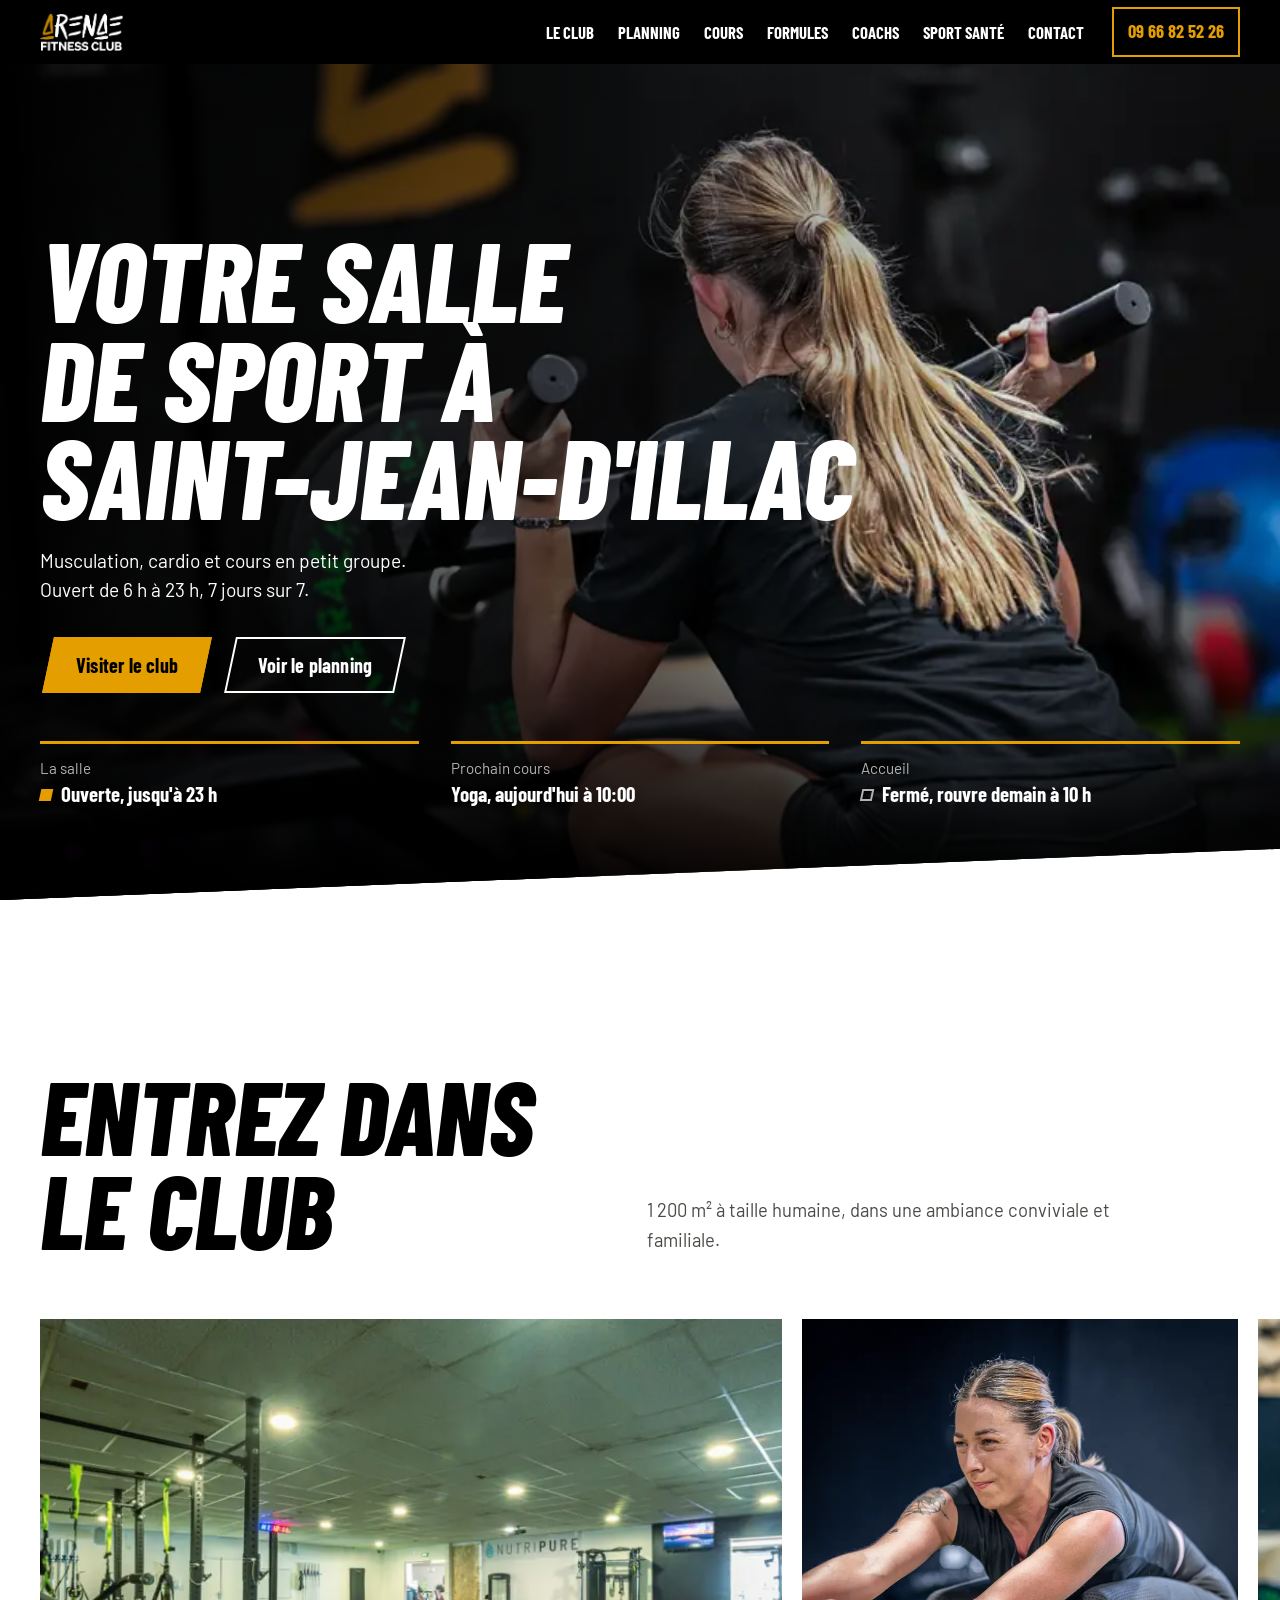
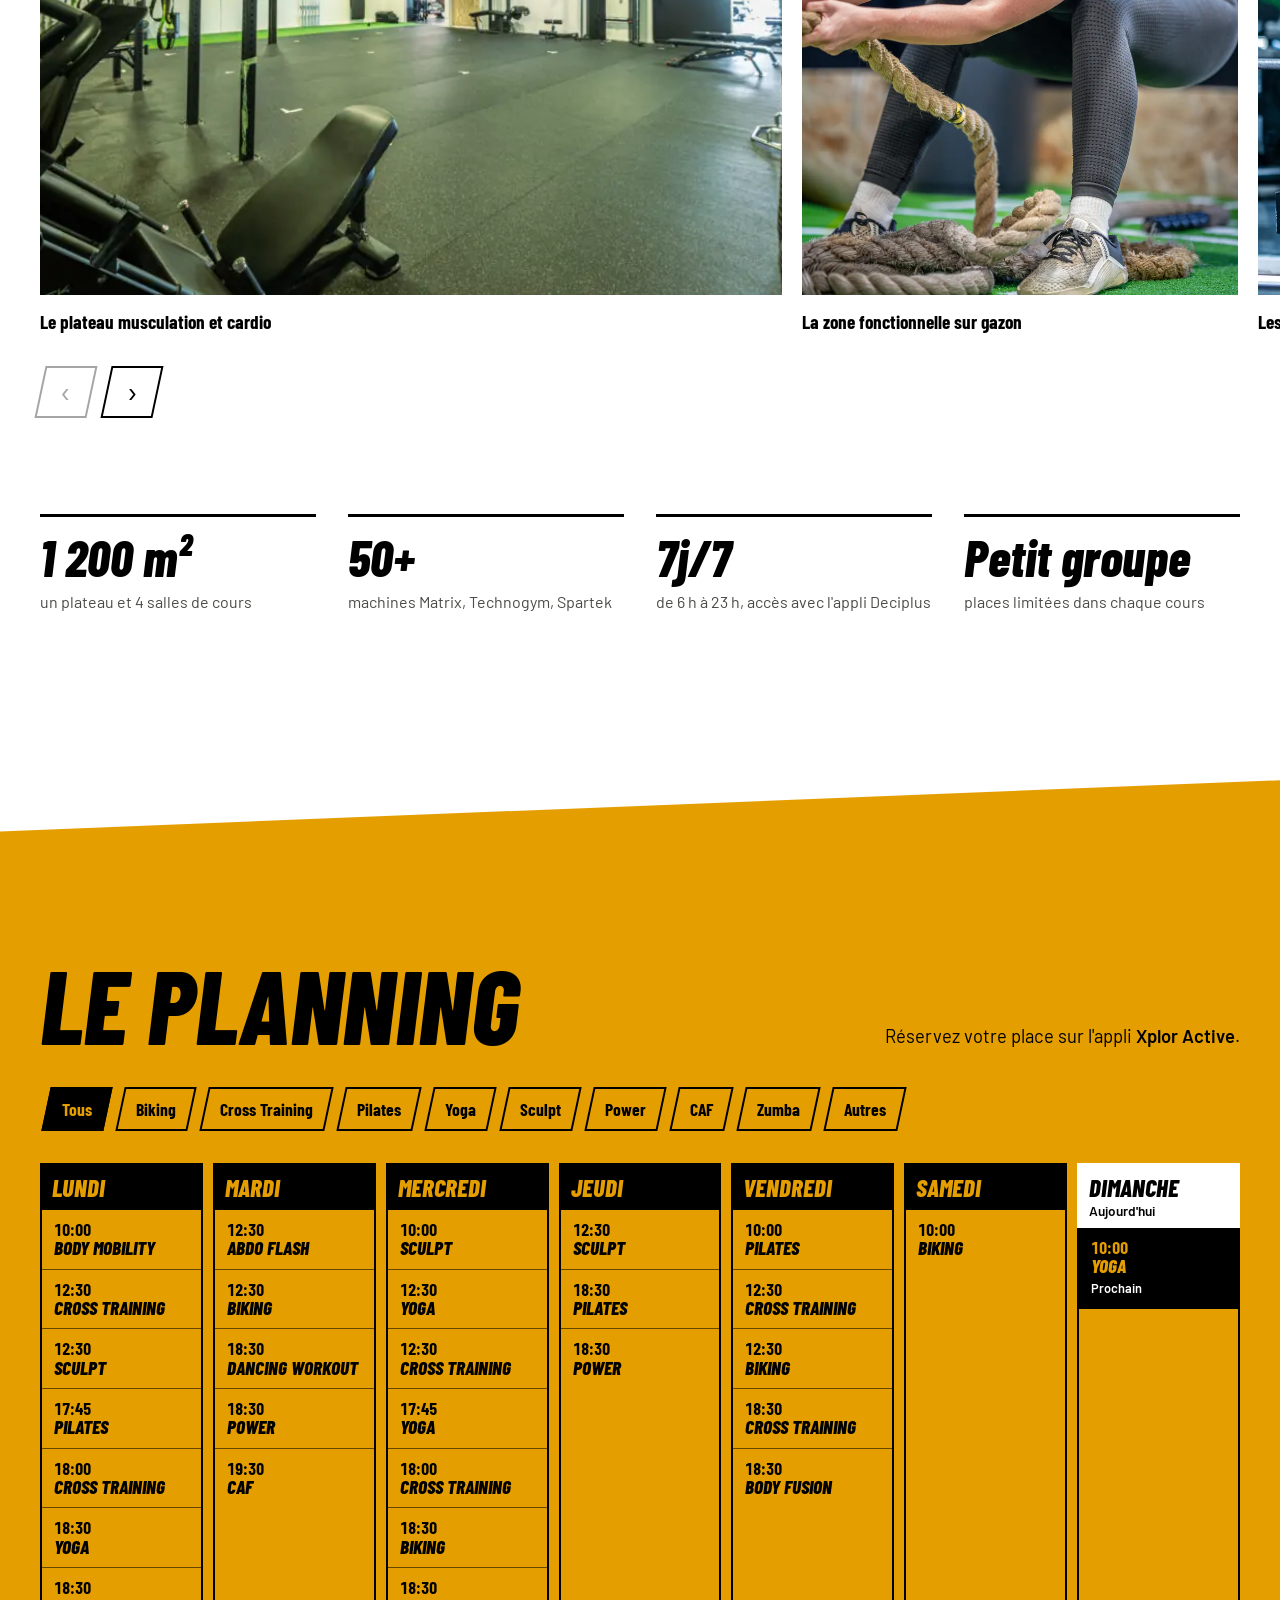
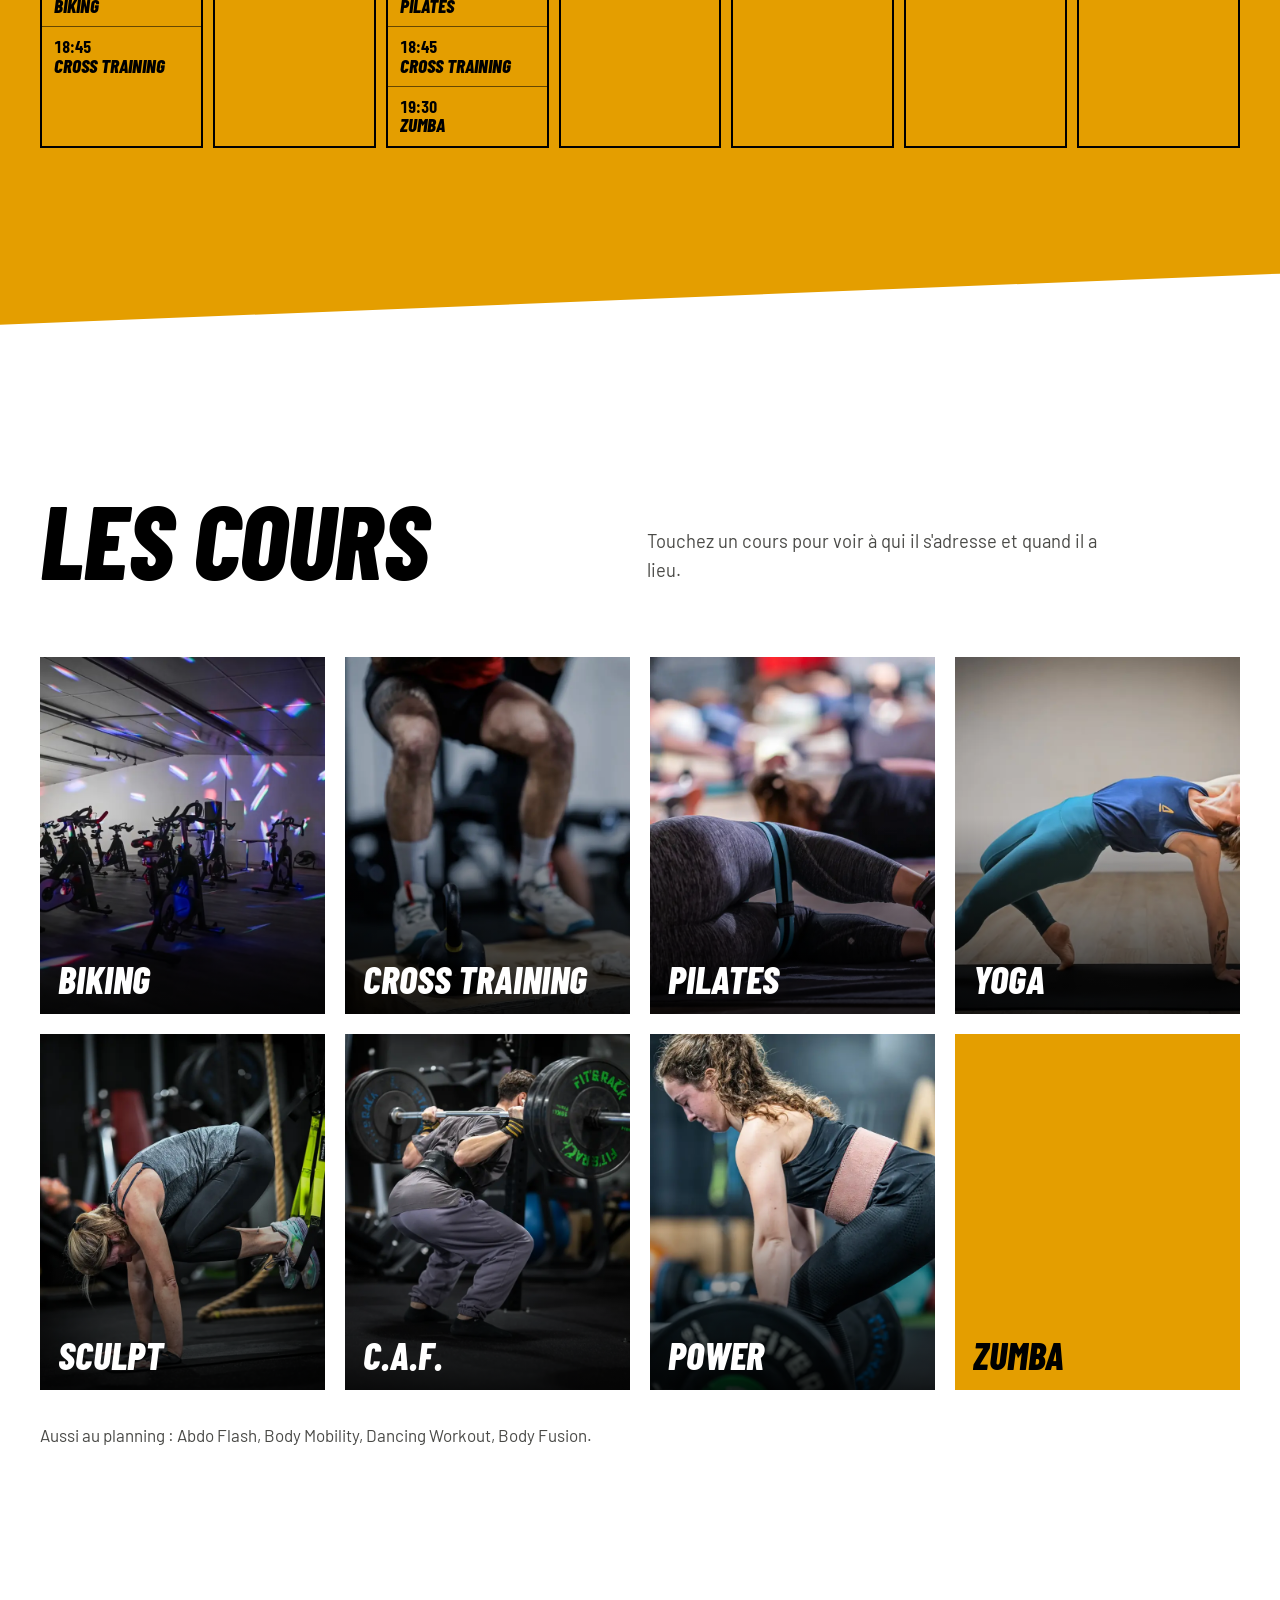
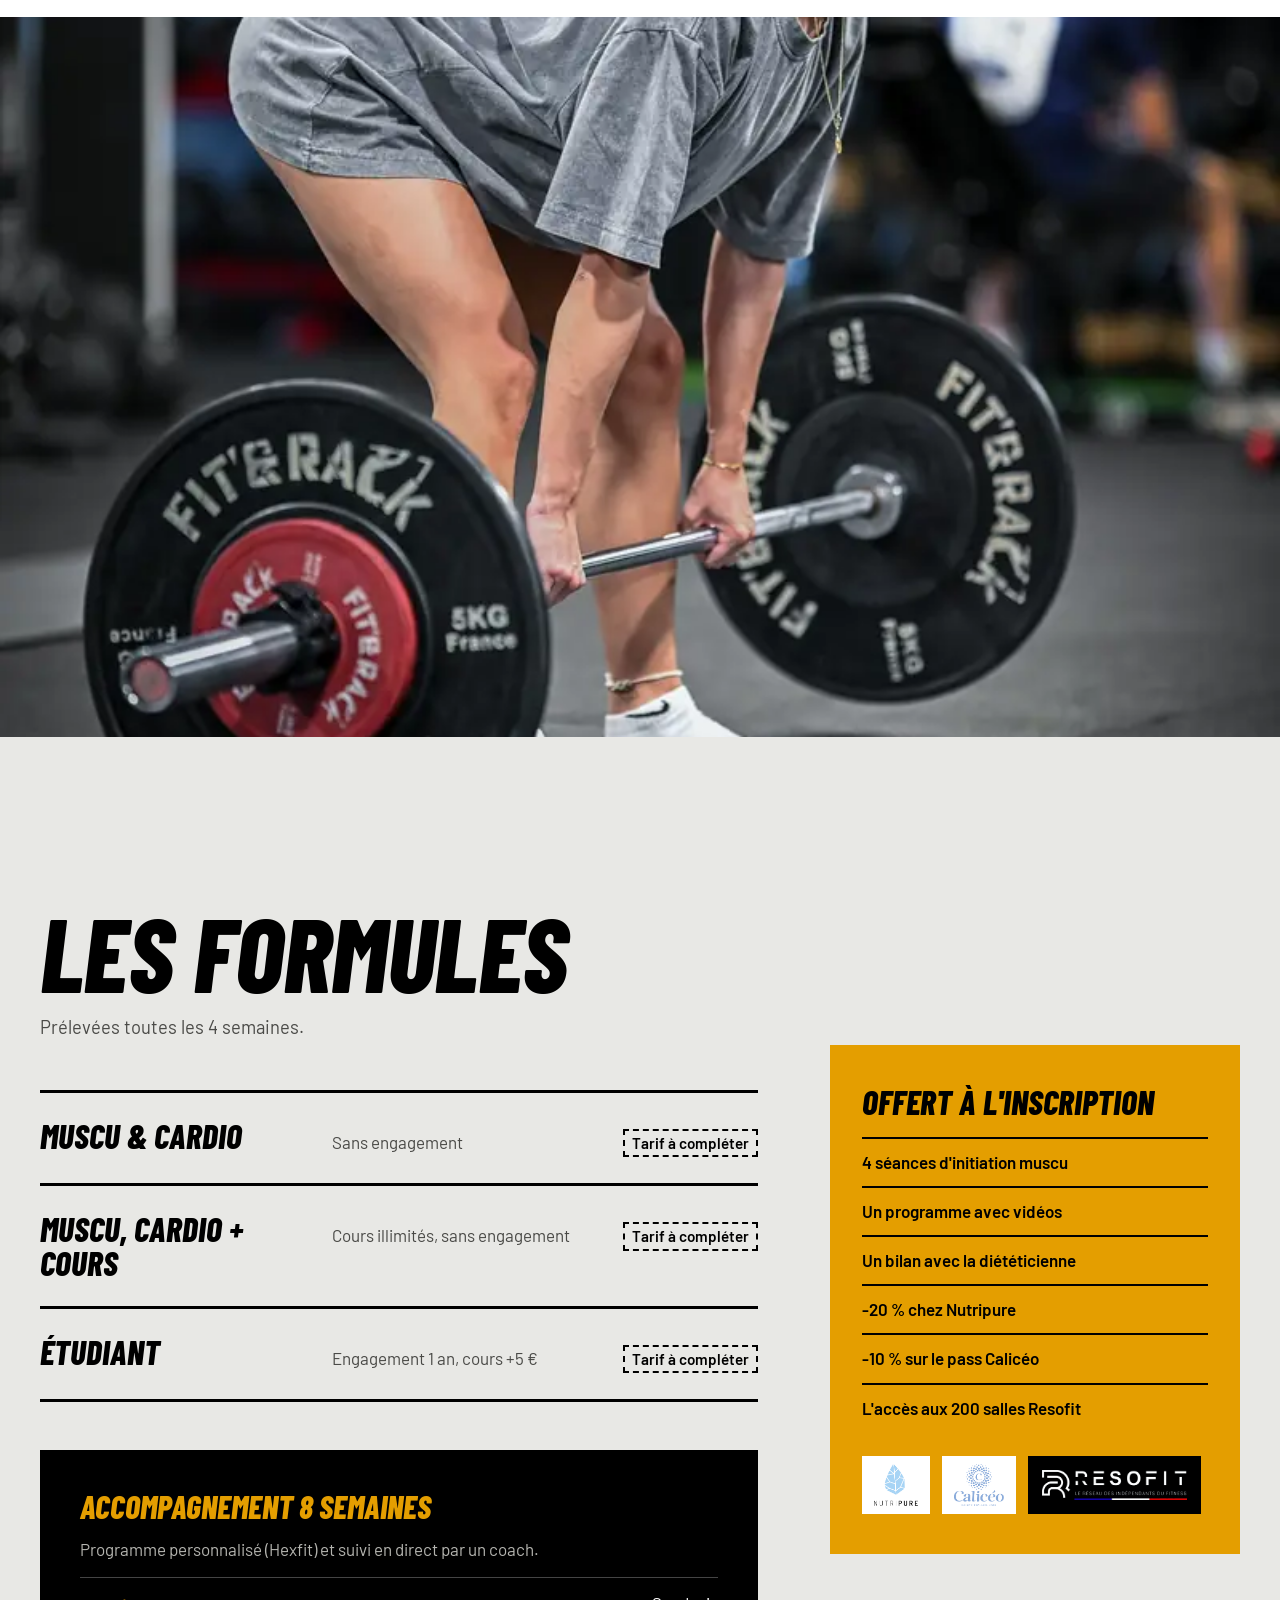
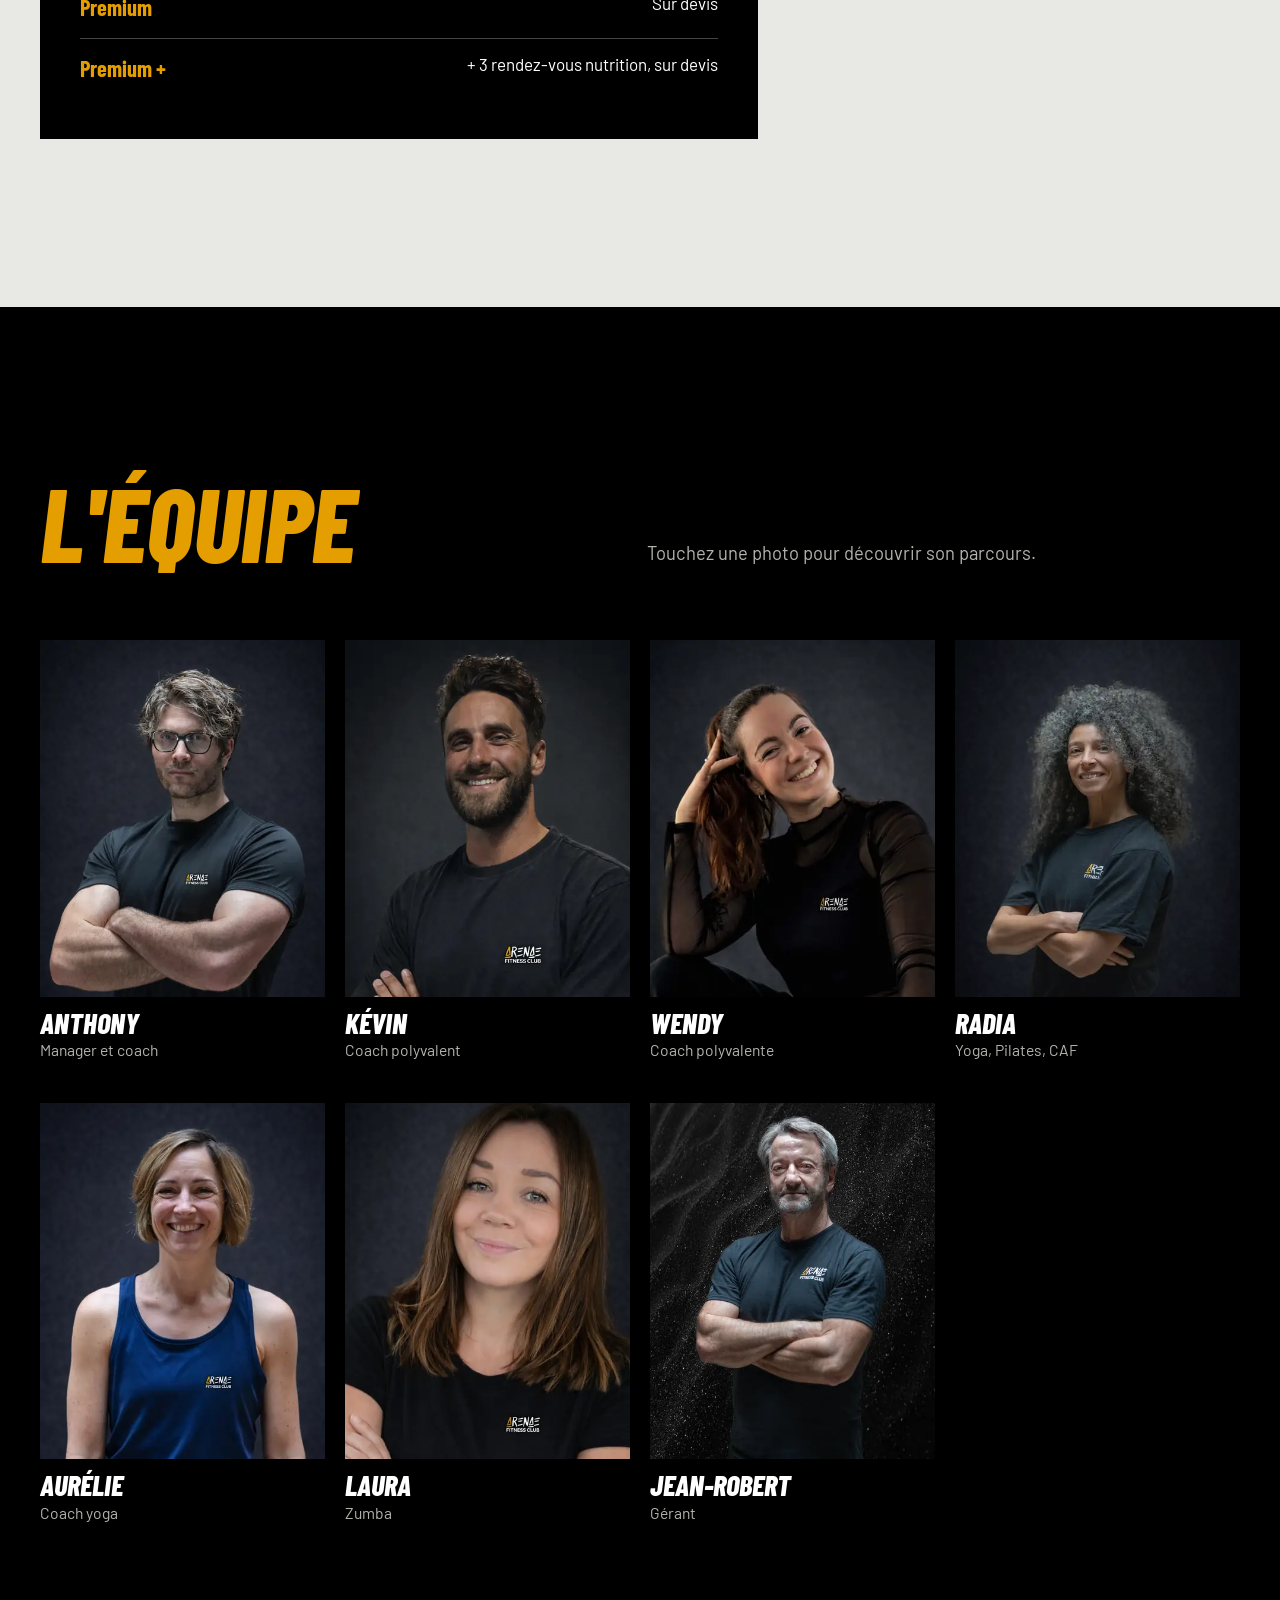
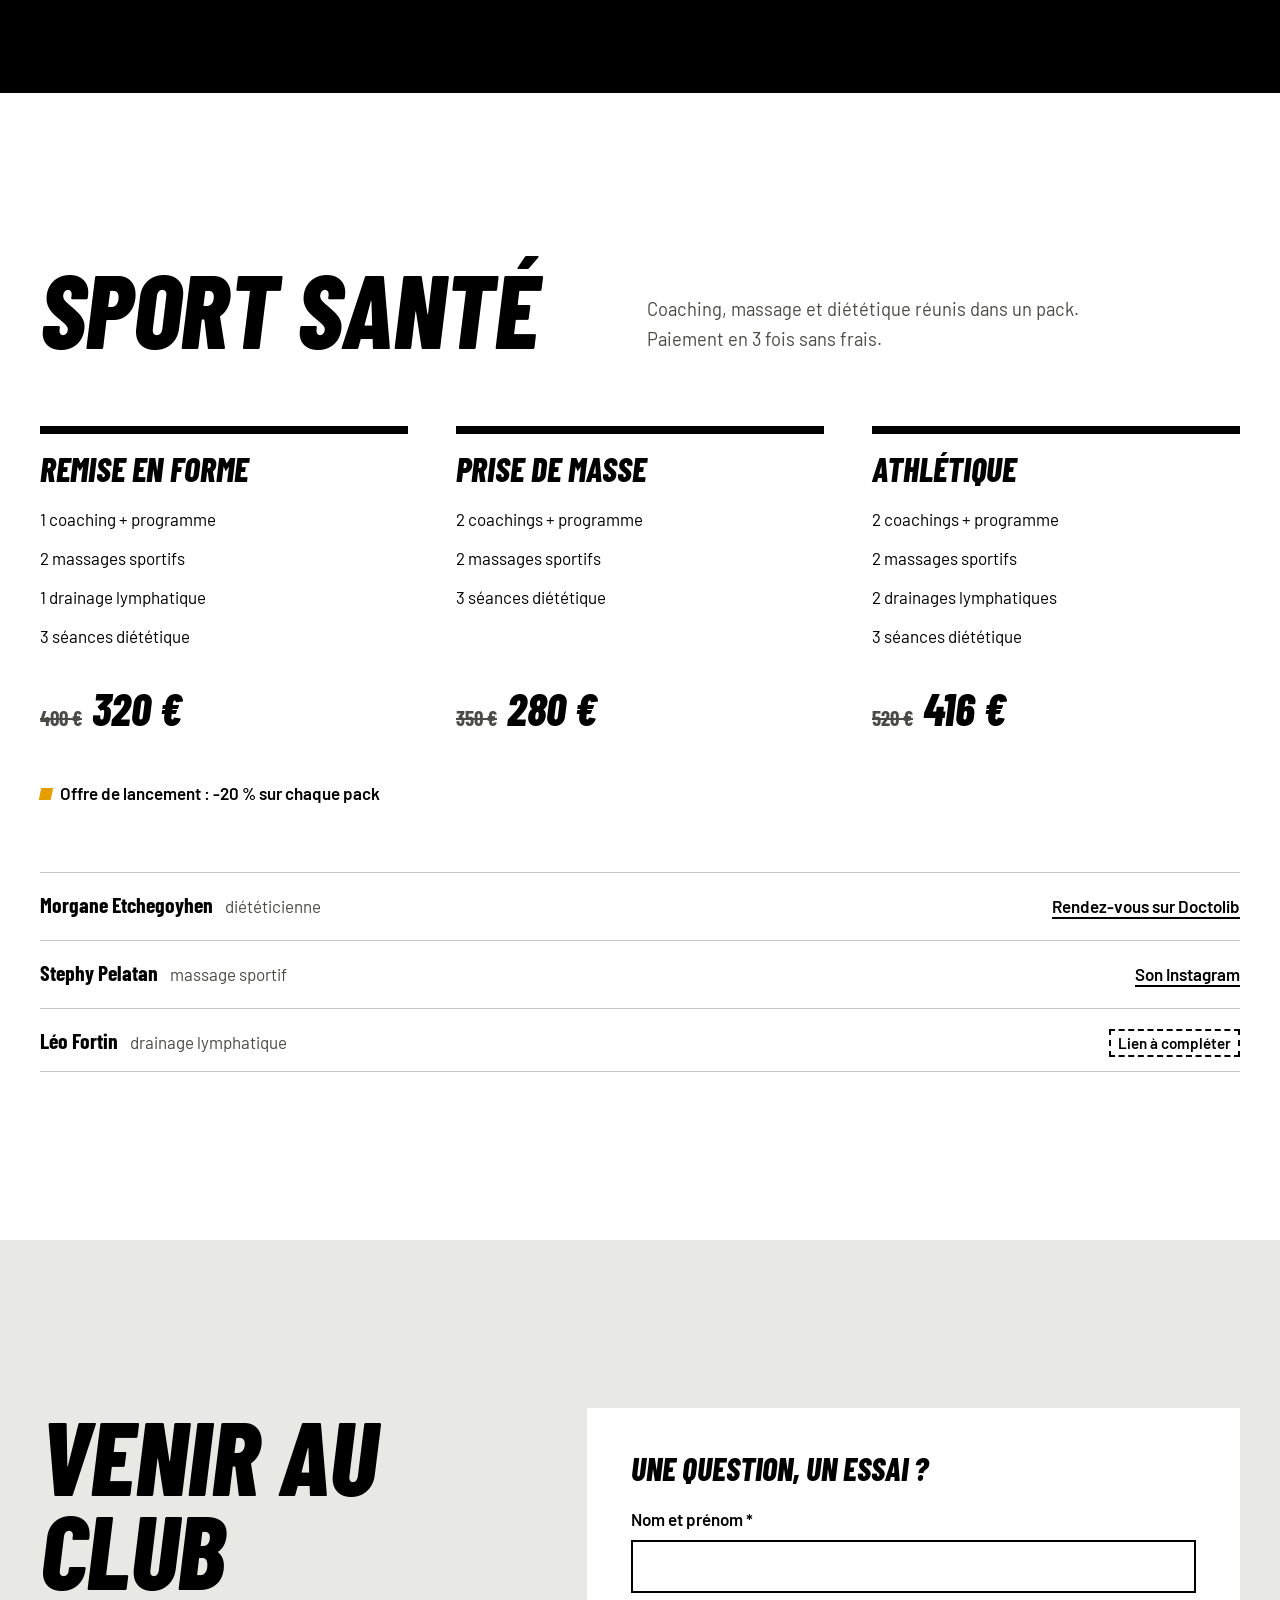
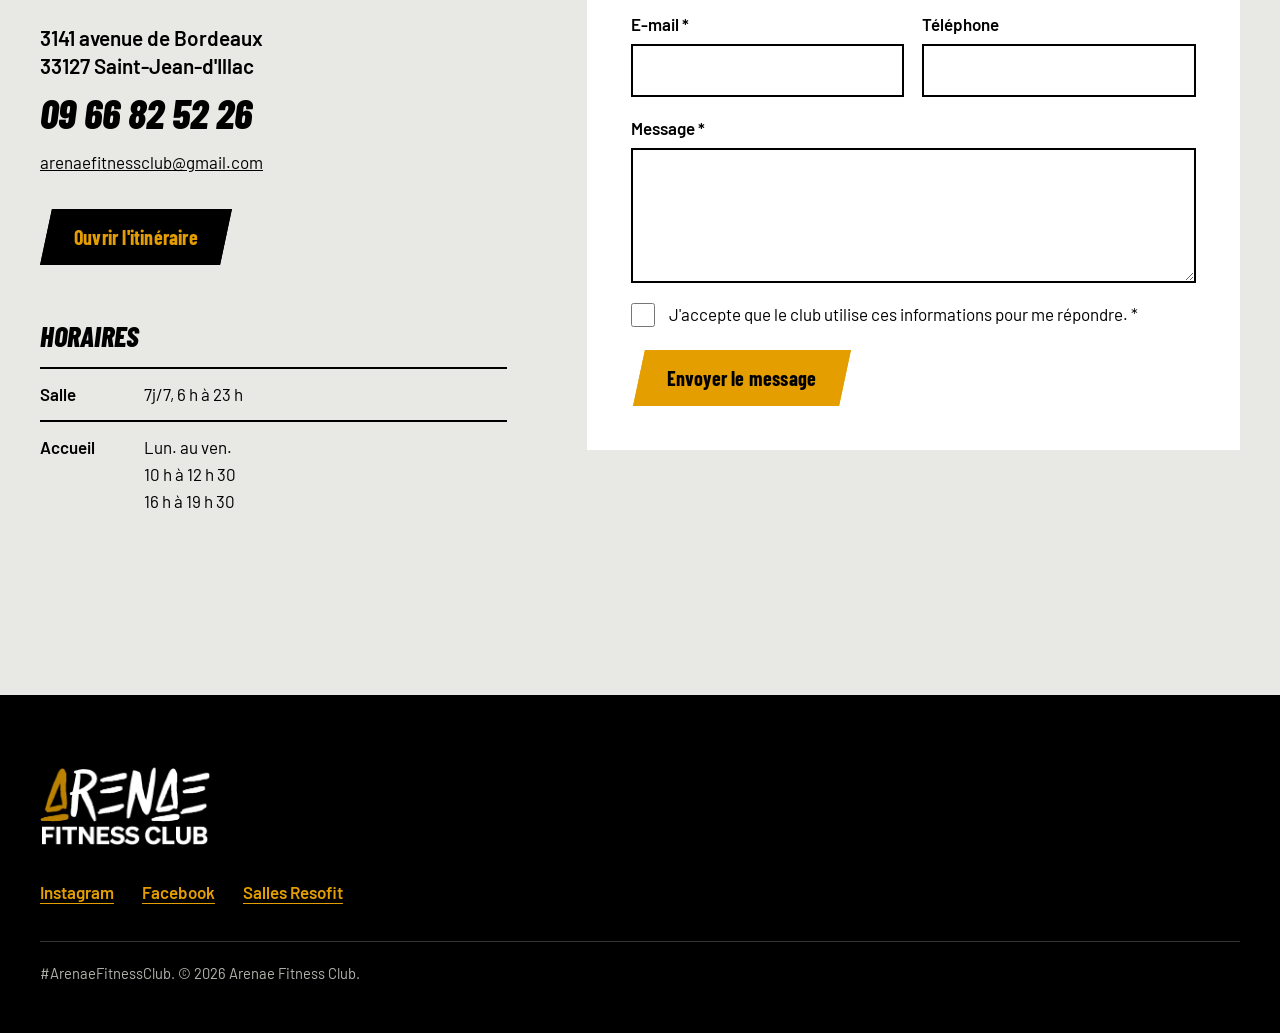
==== commit 3daa5981: "Arenae : mise à jour de la maquette (version 2) Co-Authored-By: Claude Opus 5.5 <noreply@anthropic.c" ====
--- a/arenae-fitness-club/index.html
+++ b/arenae-fitness-club/index.html
@@ -3,14 +3,14 @@
 <head>
 <meta charset="utf-8">
 <meta name="viewport" content="width=device-width, initial-scale=1">
-<title>Arenae Fitness Club | Salle de sport à Saint-Jean-d'Illac, 6&nbsp;h à 23&nbsp;h 7j/7</title>
-<meta name="description" content="Salle de sport à Saint-Jean-d'Illac : 1&nbsp;200 m² de musculation, cardio et cours collectifs en petit groupe (Biking, Cross Training, Pilates, Yoga, Zumba...). Ouvert de 6&nbsp;h à 23&nbsp;h, 7 jours sur 7.">
+<title>Arenae Fitness Club | Salle de sport à Saint-Jean-d'Illac, ouverte 7j/7</title>
+<meta name="description" content="Salle de sport à Saint-Jean-d'Illac : 1 200 m² de musculation, cardio et cours collectifs en petit groupe (Biking, Cross Training, Pilates, Yoga, Zumba...). Ouvert de 6 h à 23 h, 7 jours sur 7.">
 <meta name="robots" content="noindex, nofollow">
 <link rel="canonical" href="https://arenaefitnessclub.fr/">
 <meta property="og:type" content="website">
 <meta property="og:locale" content="fr_FR">
 <meta property="og:title" content="Arenae Fitness Club, salle de sport à Saint-Jean-d'Illac">
-<meta property="og:description" content="Musculation, cardio et cours collectifs en petit groupe. Ouvert de 6&nbsp;h à 23&nbsp;h, 7 jours sur 7.">
+<meta property="og:description" content="Musculation, cardio et cours collectifs en petit groupe. Ouvert de 6 h à 23 h, 7 jours sur 7.">
 <meta property="og:image" content="images/og-image.webp">
 <meta name="theme-color" content="#000000">
 <link rel="icon" href="images/logo-arenae.png">
@@ -51,7 +51,7 @@
 <header class="top" id="haut">
   <div class="top__in">
     <a class="top__logo" href="#haut" aria-label="Arenae Fitness Club, retour en haut de page">
-      <img src="images/logo-arenae.png" width="346" height="169" alt="Arenae Fitness Club">
+      <img src="images/logo-arenae.png" width="700" height="321" alt="Arenae Fitness Club">
     </a>
     <button class="top__burger" type="button" aria-expanded="false" aria-controls="menu">
       <span class="top__burger-bars" aria-hidden="true"></span>
@@ -74,19 +74,18 @@
 
 <main id="contenu">
 
-<!-- HERO -->
+<!-- ACCUEIL -->
 <section class="hero" aria-labelledby="hero-titre">
   <picture class="hero__img">
     <source media="(min-width: 760px)" srcset="images/hero-large.webp" width="1920" height="1100">
     <img src="images/hero-mobile.webp" width="800" height="1100" alt="Une adhérente soulève une barre au-dessus de sa tête sur le plateau de musculation" fetchpriority="high">
   </picture>
   <div class="hero__in">
-    <p class="hero__lieu">Saint-Jean-d'Illac, Gironde</p>
     <h1 id="hero-titre" class="hero__titre">Votre salle de sport à <span class="hero__ville">Saint-Jean-d'Illac</span></h1>
-    <p class="hero__intro">1&nbsp;200 m², plus de 50 machines et des cours collectifs en petit groupe avec des coachs certifiés. La salle est ouverte de 6&nbsp;h à 23&nbsp;h, tous les jours.</p>
+    <p class="hero__intro">Musculation, cardio et cours en petit groupe.<br>Ouvert de 6&nbsp;h à 23&nbsp;h, 7&nbsp;jours sur&nbsp;7.</p>
     <div class="hero__actions">
-      <a class="btn btn--jaune" href="#planning">Voir le planning</a>
-      <a class="btn btn--contour" href="#formules">Comparer les formules</a>
+      <a class="btn btn--jaune" href="#club">Visiter le club</a>
+      <a class="btn btn--contour" href="#planning">Voir le planning</a>
     </div>
   </div>
   <div class="tableau" aria-live="polite">
@@ -96,62 +95,79 @@
     </div>
     <div class="tableau__case">
       <span class="tableau__lbl">Prochain cours</span>
-      <strong class="tableau__val" data-prochain-cours>Consultez le planning</strong>
+      <strong class="tableau__val" data-prochain-cours>Voir le planning</strong>
     </div>
     <div class="tableau__case">
       <span class="tableau__lbl">Accueil</span>
-      <strong class="tableau__val" data-statut-accueil>Lun. au ven., 10&nbsp;h à 12&nbsp;h 30 et 16&nbsp;h à 19&nbsp;h 30</strong>
-    </div>
-  </div>
-</section>
-
-<!-- LE CLUB -->
-<section class="club" id="club" aria-labelledby="club-titre">
-  <div class="club__in">
-    <div class="club__texte">
-      <h2 id="club-titre" class="titre">Une salle à taille humaine</h2>
-      <p class="club__chapo">Un club indépendant, convivial et familial. Cours collectifs et suivi personnalisé vous accompagnent vers vos objectifs, sans stress, seul ou à plusieurs.</p>
-      <p>Jean-Robert, le gérant, a ouvert ses premières salles aux Herbiers (2011) puis à Cholet (2014). Fin 2017, il revient à Saint-Jean-d'Illac, où vivent ses deux fils, et reprend Arenae. Depuis 2018, il construit ici une équipe de coachs expérimentés et un club où l'on s'entraîne dans de bonnes conditions.</p>
-      <p>Les adhérents viennent de Saint-Jean-d'Illac et des communes voisines : Martignas-sur-Jalle, Cestas, Mérignac, Pessac, Marcheprime.</p>
-    </div>
-
-    <dl class="fiche">
-      <div class="fiche__ligne">
-        <dt>1&nbsp;200 m²</dt>
-        <dd>un plateau de musculation et cardio, et 4 salles de cours collectifs</dd>
-      </div>
-      <div class="fiche__ligne">
-        <dt>50+</dt>
-        <dd>appareils et machines guidées Matrix, Technogym et Spartek, pour travailler tout le corps en sécurité</dd>
-      </div>
-      <div class="fiche__ligne">
-        <dt>6&nbsp;h à 23&nbsp;h</dt>
-        <dd>tous les jours, week-end compris. Vous entrez avec l'application Deciplus</dd>
-      </div>
-      <div class="fiche__ligne">
-        <dt>Petit groupe</dt>
-        <dd>des places volontairement limitées dans chaque cours, réservées sur l'application Xplor Active</dd>
-      </div>
-    </dl>
-
-    <div class="club__photos">
-      <img class="club__p1" src="images/club-plateau.webp" width="800" height="1000" loading="lazy" alt="Un adhérent pousse un traîneau chargé de disques sur la piste en gazon synthétique">
-      <img class="club__p2" src="images/club-cours.webp" width="1000" height="667" loading="lazy" alt="Cours collectif au sol dans une des salles de cours, devant les miroirs">
-      <img class="club__p3" src="images/club-enseigne.webp" width="900" height="1100" loading="lazy" alt="Le logo Arenae Fitness Club lumineux au mur de la salle">
-    </div>
-  </div>
+      <strong class="tableau__val" data-statut-accueil>Du lundi au vendredi</strong>
+    </div>
+  </div>
+</section>
+
+<!-- VISITE DU CLUB -->
+<section class="visite" id="club" aria-labelledby="club-titre">
+  <div class="visite__tete">
+    <h2 id="club-titre" class="titre">Entrez dans le club</h2>
+    <p>1&nbsp;200&nbsp;m² à taille humaine, dans une ambiance conviviale et familiale.</p>
+  </div>
+
+  <div class="galerie" role="region" aria-label="Photos du club" tabindex="0">
+    <figure class="galerie__item galerie__item--large">
+      <img src="images/visite-plateau.webp" width="1024" height="557" loading="lazy" alt="Vue d'ensemble du plateau : machines de musculation, piste en gazon et grand espace ouvert">
+      <figcaption>Le plateau musculation et cardio</figcaption>
+    </figure>
+    <figure class="galerie__item">
+      <img src="images/visite-gazon.webp" width="880" height="1100" loading="lazy" alt="Une adhérente travaille aux cordes ondulatoires sur le gazon">
+      <figcaption>La zone fonctionnelle sur gazon</figcaption>
+    </figure>
+    <figure class="galerie__item">
+      <img src="images/visite-racks.webp" width="880" height="1100" loading="lazy" alt="Une adhérente se prépare devant une barre dans un rack de musculation">
+      <figcaption>Les racks et les barres</figcaption>
+    </figure>
+    <figure class="galerie__item galerie__item--large">
+      <img src="images/visite-biking.webp" width="1024" height="708" loading="lazy" alt="La salle de biking, vélos alignés sous des lumières colorées">
+      <figcaption>La salle de biking</figcaption>
+    </figure>
+    <figure class="galerie__item">
+      <img src="images/visite-corde.webp" width="880" height="1100" loading="lazy" alt="Un adhérent grimpe à la corde">
+      <figcaption>Cross training</figcaption>
+    </figure>
+    <figure class="galerie__item galerie__item--large">
+      <img src="images/visite-cours.webp" width="1400" height="933" loading="lazy" alt="Un cours collectif au sol dans une salle avec miroirs">
+      <figcaption>Une des 4 salles de cours</figcaption>
+    </figure>
+    <figure class="galerie__item">
+      <img src="images/visite-cardio.webp" width="880" height="1100" loading="lazy" alt="Un adhérent sur un vélo à air">
+      <figcaption>Le cardio</figcaption>
+    </figure>
+    <figure class="galerie__item">
+      <img src="images/club-enseigne.webp" width="900" height="1100" loading="lazy" alt="Le logo Arenae Fitness Club lumineux au mur">
+      <figcaption>Bienvenue chez Arenae</figcaption>
+    </figure>
+  </div>
+  <div class="galerie__nav">
+    <button type="button" class="galerie__btn" data-sens="-1" aria-label="Photo précédente"><span aria-hidden="true">&lsaquo;</span></button>
+    <button type="button" class="galerie__btn" data-sens="1" aria-label="Photo suivante"><span aria-hidden="true">&rsaquo;</span></button>
+  </div>
+
+  <dl class="chiffres">
+    <div><dt>1&nbsp;200&nbsp;m²</dt><dd>un plateau et 4 salles de cours</dd></div>
+    <div><dt>50+</dt><dd>machines Matrix, Technogym, Spartek</dd></div>
+    <div><dt>7j/7</dt><dd>de 6&nbsp;h à 23&nbsp;h, accès avec l'appli Deciplus</dd></div>
+    <div><dt>Petit groupe</dt><dd>places limitées dans chaque cours</dd></div>
+  </dl>
 </section>
 
 <!-- PLANNING (élément signature) -->
 <section class="planning" id="planning" aria-labelledby="planning-titre">
   <div class="planning__in">
     <div class="planning__tete">
-      <h2 id="planning-titre" class="titre">Le planning des cours</h2>
-      <p class="planning__note">Places limitées : réservez votre créneau sur l'application <strong>Xplor Active</strong>. <span class="planning__version">Planning de septembre 2026.</span></p>
+      <h2 id="planning-titre" class="titre">Le planning</h2>
+      <p class="planning__note">Réservez votre place sur l'appli <strong>Xplor Active</strong>.</p>
     </div>
 
     <div class="filtres" role="group" aria-label="Filtrer par discipline">
-      <button type="button" class="filtre" aria-pressed="true" data-filtre="tous">Tous les cours</button>
+      <button type="button" class="filtre" aria-pressed="true" data-filtre="tous">Tous</button>
       <button type="button" class="filtre" aria-pressed="false" data-filtre="biking">Biking</button>
       <button type="button" class="filtre" aria-pressed="false" data-filtre="cross-training">Cross Training</button>
       <button type="button" class="filtre" aria-pressed="false" data-filtre="pilates">Pilates</button>
@@ -160,7 +176,7 @@
       <button type="button" class="filtre" aria-pressed="false" data-filtre="power">Power</button>
       <button type="button" class="filtre" aria-pressed="false" data-filtre="caf">CAF</button>
       <button type="button" class="filtre" aria-pressed="false" data-filtre="zumba">Zumba</button>
-      <button type="button" class="filtre" aria-pressed="false" data-filtre="autres">Abdo, Mobility, Danse</button>
+      <button type="button" class="filtre" aria-pressed="false" data-filtre="autres">Autres</button>
     </div>
 
     <div class="jours" role="tablist" aria-label="Jour de la semaine">
@@ -242,175 +258,161 @@
         </ol>
       </article>
     </div>
-    <p class="planning__vide" hidden>Pas de cours de cette discipline ce jour-là. Les autres jours sont visibles avec les onglets.</p>
+    <p class="planning__vide" hidden>Pas de cours de cette discipline ce jour-là.</p>
   </div>
 </section>
 
 <!-- COURS -->
 <section class="cours" id="cours" aria-labelledby="cours-titre">
-  <div class="cours__in">
-    <div class="cours__tete">
-      <h2 id="cours-titre" class="titre">Les cours</h2>
-      <p>Tous les cours du planning sont encadrés par des coachs expérimentés et certifiés. Ouvrez un cours pour savoir à qui il s'adresse et quand il a lieu.</p>
-    </div>
-
-    <div class="cours__liste">
-      <details class="c" data-cours="biking">
-        <summary><span class="c__nom">Biking</span><span class="c__pour">Pour ceux qui aiment le cardio intense</span></summary>
-        <div class="c__corps">
-          <img src="images/cours-biking.webp" width="800" height="600" loading="lazy" alt="La salle de biking avec ses vélos alignés sous les lumières colorées">
-          <div>
-            <p>Du vélo en salle, en groupe et en musique. On brûle un maximum de calories, on améliore son cardio et on renforce ses jambes.</p>
-            <p class="c__creneaux" data-creneaux></p>
-            <button type="button" class="lien-planning" data-voir="biking">Afficher le Biking dans le planning</button>
-          </div>
-        </div>
-      </details>
-      <details class="c" data-cours="cross-training">
-        <summary><span class="c__nom">Cross Training</span><span class="c__pour">Pour se dépasser, à tous les niveaux</span></summary>
-        <div class="c__corps">
-          <img src="images/cours-cross.webp" width="800" height="600" loading="lazy" alt="Un adhérent saute sur une box en bois, une kettlebell posée au sol">
-          <div>
-            <p>Un entraînement haute intensité qui mélange cardio, force et endurance. Les exercices changent à chaque séance et s'adaptent à votre niveau, pour une condition physique complète.</p>
-            <p class="c__creneaux" data-creneaux></p>
-            <button type="button" class="lien-planning" data-voir="cross-training">Afficher le Cross Training dans le planning</button>
-          </div>
-        </div>
-      </details>
-      <details class="c" data-cours="pilates">
-        <summary><span class="c__nom">Pilates</span><span class="c__pour">Pour la posture et les muscles profonds</span></summary>
-        <div class="c__corps">
-          <img src="images/cours-pilates.webp" width="800" height="600" loading="lazy" alt="Exercice au sol avec un élastique autour des cuisses pendant un cours">
-          <div>
-            <p>La méthode de Joseph Pilates se pratique sur tapis, avec ou sans accessoire. Elle renforce les muscles profonds, rééquilibre la posture et assouplit les articulations.</p>
-            <p class="c__creneaux" data-creneaux></p>
-            <button type="button" class="lien-planning" data-voir="pilates">Afficher le Pilates dans le planning</button>
-          </div>
-        </div>
-      </details>
-      <details class="c" data-cours="yoga">
-        <summary><span class="c__nom">Yoga</span><span class="c__pour">Pour se détendre et mieux sentir son corps</span></summary>
-        <div class="c__corps">
-          <img src="images/cours-yoga.webp" width="800" height="600" loading="lazy" alt="Une pratiquante en posture de yoga sur son tapis">
-          <div>
-            <p>Un temps pour relâcher la pression, travailler sa posture, son équilibre et sa coordination, et développer une meilleure conscience de son corps.</p>
-            <p class="c__creneaux" data-creneaux></p>
-            <button type="button" class="lien-planning" data-voir="yoga">Afficher le Yoga dans le planning</button>
-          </div>
-        </div>
-      </details>
-      <details class="c" data-cours="sculpt">
-        <summary><span class="c__nom">Sculpt</span><span class="c__pour">Pour (re)commencer en douceur</span></summary>
-        <div class="c__corps">
-          <img src="images/cours-sculpt.webp" width="800" height="600" loading="lazy" alt="Une adhérente souriante accroupie sur le plateau, une gourde à côté d'elle">
-          <div>
-            <p>Idéal pour les débutants et pour une reprise. Force et cardio à faible intensité, avec des poids légers ou le poids du corps, pour tonifier les muscles et affiner la silhouette.</p>
-            <p class="c__creneaux" data-creneaux></p>
-            <button type="button" class="lien-planning" data-voir="sculpt">Afficher le Sculpt dans le planning</button>
-          </div>
-        </div>
-      </details>
-      <details class="c" data-cours="caf">
-        <summary><span class="c__nom">C.A.F.</span><span class="c__pour">Cuisses, abdos, fessiers</span></summary>
-        <div class="c__corps">
-          <img src="images/cours-caf.webp" width="800" height="600" loading="lazy" alt="Un adhérent descend en squat avec une barre chargée">
-          <div>
-            <p>Une séance ciblée sur le bas du corps et la sangle abdominale : squats, fentes, gainage... De quoi tonifier les jambes et sculpter la silhouette.</p>
-            <p class="c__creneaux" data-creneaux></p>
-            <button type="button" class="lien-planning" data-voir="caf">Afficher le C.A.F. dans le planning</button>
-          </div>
-        </div>
-      </details>
-      <details class="c" data-cours="power">
-        <summary><span class="c__nom">Power</span><span class="c__pour">Pour gagner en force</span></summary>
-        <div class="c__corps">
-          <img src="images/cours-power.webp" width="800" height="600" loading="lazy" alt="Une adhérente prépare un soulevé de terre avec une barre chargée">
-          <div>
-            <p>Un cours tourné vers la force, inspiré du powerlifting et de ses trois mouvements : le squat, le développé couché et le soulevé de terre.</p>
-            <p class="c__creneaux" data-creneaux></p>
-            <button type="button" class="lien-planning" data-voir="power">Afficher le Power dans le planning</button>
-          </div>
-        </div>
-      </details>
-      <details class="c" data-cours="zumba">
-        <summary><span class="c__nom">Zumba</span><span class="c__pour">Pour ceux qui aiment danser</span></summary>
-        <div class="c__corps c__corps--sans-photo">
-          <div>
-            <p>Danse et fitness sur des rythmes latinos, dans une ambiance festive. On travaille sa coordination et son cardio, et on repart avec le moral. Le cours est animé par Laura.</p>
-            <p class="c__creneaux" data-creneaux></p>
-            <button type="button" class="lien-planning" data-voir="zumba">Afficher la Zumba dans le planning</button>
-          </div>
-        </div>
-      </details>
-    </div>
-    <p class="cours__aussi">Aussi au planning : Abdo Flash, Body Mobility, Dancing Workout et Body Fusion.</p>
-  </div>
-</section>
+  <div class="sec__tete">
+    <h2 id="cours-titre" class="titre">Les cours</h2>
+    <p>Touchez un cours pour voir à qui il s'adresse et quand il a lieu.</p>
+  </div>
+  <ul class="tuiles">
+    <li><button type="button" class="tuile" data-fiche="c-biking"><img src="images/cours-biking.webp" width="720" height="900" loading="lazy" alt=""><span class="tuile__nom">Biking</span></button></li>
+    <li><button type="button" class="tuile" data-fiche="c-cross-training"><img src="images/cours-cross.webp" width="720" height="900" loading="lazy" alt=""><span class="tuile__nom">Cross Training</span></button></li>
+    <li><button type="button" class="tuile" data-fiche="c-pilates"><img src="images/cours-pilates.webp" width="720" height="900" loading="lazy" alt=""><span class="tuile__nom">Pilates</span></button></li>
+    <li><button type="button" class="tuile" data-fiche="c-yoga"><img src="images/cours-yoga.webp" width="720" height="900" loading="lazy" alt=""><span class="tuile__nom">Yoga</span></button></li>
+    <li><button type="button" class="tuile" data-fiche="c-sculpt"><img src="images/cours-sculpt.webp" width="720" height="900" loading="lazy" alt=""><span class="tuile__nom">Sculpt</span></button></li>
+    <li><button type="button" class="tuile" data-fiche="c-caf"><img src="images/cours-caf.webp" width="720" height="900" loading="lazy" alt=""><span class="tuile__nom">C.A.F.</span></button></li>
+    <li><button type="button" class="tuile" data-fiche="c-power"><img src="images/cours-power.webp" width="720" height="900" loading="lazy" alt=""><span class="tuile__nom">Power</span></button></li>
+    <li><button type="button" class="tuile tuile--sans-photo" data-fiche="c-zumba"><span class="tuile__nom">Zumba</span></button></li>
+  </ul>
+  <p class="cours__aussi">Aussi au planning : Abdo Flash, Body Mobility, Dancing Workout, Body Fusion.</p>
+</section>
+
+<!-- Fiches des cours -->
+<dialog class="fiche" id="c-biking" aria-labelledby="t-c-biking" data-cours="biking">
+  <img class="fiche__photo" src="images/cours-biking.webp" width="720" height="900" loading="lazy" alt="La salle de biking">
+  <div class="fiche__txt">
+    <h3 id="t-c-biking" class="fiche__nom">Biking <span>Pour ceux qui aiment le cardio intense</span></h3>
+    <p>Du vélo en salle, en groupe et en musique. On brûle un maximum de calories, on améliore son cardio et on renforce ses jambes.</p>
+    <p class="fiche__creneaux" data-creneaux></p>
+    <div class="fiche__actions"><button type="button" class="btn btn--jaune" data-voir="biking">Voir au planning</button><form method="dialog"><button class="fiche__fermer">Fermer</button></form></div>
+  </div>
+</dialog>
+<dialog class="fiche" id="c-cross-training" aria-labelledby="t-c-cross-training" data-cours="cross-training">
+  <img class="fiche__photo" src="images/cours-cross.webp" width="720" height="900" loading="lazy" alt="Un adhérent saute sur une box">
+  <div class="fiche__txt">
+    <h3 id="t-c-cross-training" class="fiche__nom">Cross Training <span>Pour se dépasser, à tous les niveaux</span></h3>
+    <p>Un entraînement haute intensité qui mélange cardio, force et endurance. Les exercices changent à chaque séance et s'adaptent à votre niveau.</p>
+    <p class="fiche__creneaux" data-creneaux></p>
+    <div class="fiche__actions"><button type="button" class="btn btn--jaune" data-voir="cross-training">Voir au planning</button><form method="dialog"><button class="fiche__fermer">Fermer</button></form></div>
+  </div>
+</dialog>
+<dialog class="fiche" id="c-pilates" aria-labelledby="t-c-pilates" data-cours="pilates">
+  <img class="fiche__photo" src="images/cours-pilates.webp" width="720" height="900" loading="lazy" alt="Exercice au sol avec un élastique">
+  <div class="fiche__txt">
+    <h3 id="t-c-pilates" class="fiche__nom">Pilates <span>Pour la posture et les muscles profonds</span></h3>
+    <p>Sur tapis, avec ou sans accessoire. La méthode renforce les muscles profonds, rééquilibre la posture et assouplit les articulations.</p>
+    <p class="fiche__creneaux" data-creneaux></p>
+    <div class="fiche__actions"><button type="button" class="btn btn--jaune" data-voir="pilates">Voir au planning</button><form method="dialog"><button class="fiche__fermer">Fermer</button></form></div>
+  </div>
+</dialog>
+<dialog class="fiche" id="c-yoga" aria-labelledby="t-c-yoga" data-cours="yoga">
+  <img class="fiche__photo" src="images/cours-yoga.webp" width="720" height="900" loading="lazy" alt="Une pratiquante en posture de yoga">
+  <div class="fiche__txt">
+    <h3 id="t-c-yoga" class="fiche__nom">Yoga <span>Pour se détendre et mieux sentir son corps</span></h3>
+    <p>Un temps pour relâcher la pression et travailler sa posture, son équilibre et sa coordination.</p>
+    <p class="fiche__creneaux" data-creneaux></p>
+    <div class="fiche__actions"><button type="button" class="btn btn--jaune" data-voir="yoga">Voir au planning</button><form method="dialog"><button class="fiche__fermer">Fermer</button></form></div>
+  </div>
+</dialog>
+<dialog class="fiche" id="c-sculpt" aria-labelledby="t-c-sculpt" data-cours="sculpt">
+  <img class="fiche__photo" src="images/cours-sculpt.webp" width="720" height="900" loading="lazy" alt="Une adhérente fait un exercice au poids du corps sur un tapis">
+  <div class="fiche__txt">
+    <h3 id="t-c-sculpt" class="fiche__nom">Sculpt <span>Pour (re)commencer en douceur</span></h3>
+    <p>Idéal pour débuter ou reprendre. Force et cardio à faible intensité, avec des poids légers ou le poids du corps, pour tonifier et affiner la silhouette.</p>
+    <p class="fiche__creneaux" data-creneaux></p>
+    <div class="fiche__actions"><button type="button" class="btn btn--jaune" data-voir="sculpt">Voir au planning</button><form method="dialog"><button class="fiche__fermer">Fermer</button></form></div>
+  </div>
+</dialog>
+<dialog class="fiche" id="c-caf" aria-labelledby="t-c-caf" data-cours="caf">
+  <img class="fiche__photo" src="images/cours-caf.webp" width="720" height="900" loading="lazy" alt="Un adhérent descend en squat avec une barre">
+  <div class="fiche__txt">
+    <h3 id="t-c-caf" class="fiche__nom">C.A.F. <span>Cuisses, abdos, fessiers</span></h3>
+    <p>Une séance ciblée sur le bas du corps et la sangle abdominale : squats, fentes, gainage...</p>
+    <p class="fiche__creneaux" data-creneaux></p>
+    <div class="fiche__actions"><button type="button" class="btn btn--jaune" data-voir="caf">Voir au planning</button><form method="dialog"><button class="fiche__fermer">Fermer</button></form></div>
+  </div>
+</dialog>
+<dialog class="fiche" id="c-power" aria-labelledby="t-c-power" data-cours="power">
+  <img class="fiche__photo" src="images/cours-power.webp" width="720" height="900" loading="lazy" alt="Une adhérente prépare un soulevé de terre">
+  <div class="fiche__txt">
+    <h3 id="t-c-power" class="fiche__nom">Power <span>Pour gagner en force</span></h3>
+    <p>Un cours tourné vers la force, inspiré du powerlifting : squat, développé couché et soulevé de terre.</p>
+    <p class="fiche__creneaux" data-creneaux></p>
+    <div class="fiche__actions"><button type="button" class="btn btn--jaune" data-voir="power">Voir au planning</button><form method="dialog"><button class="fiche__fermer">Fermer</button></form></div>
+  </div>
+</dialog>
+<dialog class="fiche fiche--sans-photo" id="c-zumba" aria-labelledby="t-c-zumba" data-cours="zumba">
+  <div class="fiche__txt">
+    <h3 id="t-c-zumba" class="fiche__nom">Zumba <span>Pour ceux qui aiment danser</span></h3>
+    <p>Danse et fitness sur des rythmes latinos, dans une ambiance festive. Avec Laura.</p>
+    <p class="fiche__creneaux" data-creneaux></p>
+    <div class="fiche__actions"><button type="button" class="btn btn--jaune" data-voir="zumba">Voir au planning</button><form method="dialog"><button class="fiche__fermer">Fermer</button></form></div>
+  </div>
+</dialog>
+
+<!-- Bandeau photo -->
+<div class="bandeau" role="img" aria-label="Une adhérente se prépare à soulever une barre chargée de disques">
+  <picture>
+    <source media="(min-width: 760px)" srcset="images/bandeau-souleve.webp" width="1600" height="900">
+    <img src="images/bandeau-souleve-mobile.webp" width="800" height="1000" loading="lazy" alt="">
+  </picture>
+</div>
 
 <!-- FORMULES -->
 <section class="formules" id="formules" aria-labelledby="formules-titre">
   <div class="formules__in">
-    <div class="formules__tete">
-      <h2 id="formules-titre" class="titre">Les formules</h2>
-      <p>Abonnements prélevés toutes les 4 semaines. Les deux premiers sont sans engagement.</p>
-    </div>
-
-    <div class="tarifs">
-      <article class="tarif">
-        <h3 class="tarif__nom">Plateau muscu &amp; cardio</h3>
-        <ul class="tarif__infos">
-          <li>Accès de 6&nbsp;h à 23&nbsp;h, 7j/7</li>
-          <li>Sans engagement</li>
+    <div class="formules__principal">
+      <div class="sec__tete sec__tete--gauche">
+        <h2 id="formules-titre" class="titre">Les formules</h2>
+        <p>Prélevées toutes les 4 semaines.</p>
+      </div>
+
+      <div class="tarifs">
+        <article class="tarif">
+          <h3 class="tarif__nom">Muscu &amp; cardio</h3>
+          <p class="tarif__info">Sans engagement</p>
+          <p class="tarif__prix"><span class="a-completer">Tarif à compléter</span></p>
+        </article>
+        <article class="tarif">
+          <h3 class="tarif__nom">Muscu, cardio + cours</h3>
+          <p class="tarif__info">Cours illimités, sans engagement</p>
+          <p class="tarif__prix"><span class="a-completer">Tarif à compléter</span></p>
+        </article>
+        <article class="tarif">
+          <h3 class="tarif__nom">Étudiant</h3>
+          <p class="tarif__info">Engagement 1 an, cours +5&nbsp;€</p>
+          <p class="tarif__prix"><span class="a-completer">Tarif à compléter</span></p>
+        </article>
+      </div>
+
+      <div class="premium">
+        <h3 class="premium__titre">Accompagnement 8 semaines</h3>
+        <p>Programme personnalisé (Hexfit) et suivi en direct par un coach.</p>
+        <ul class="premium__liste">
+          <li><strong>Premium</strong><span>Sur devis</span></li>
+          <li><strong>Premium +</strong><span>+ 3 rendez-vous nutrition, sur devis</span></li>
         </ul>
-        <p class="tarif__prix"><span class="a-completer">Tarif à compléter</span> <span class="tarif__per">/ 4 semaines</span></p>
-      </article>
-      <article class="tarif tarif--complet">
-        <h3 class="tarif__nom">Plateau + cours collectifs</h3>
-        <ul class="tarif__infos">
-          <li>Accès de 6&nbsp;h à 23&nbsp;h, 7j/7</li>
-          <li>Cours collectifs illimités</li>
-          <li>Sans engagement</li>
-        </ul>
-        <p class="tarif__prix"><span class="a-completer">Tarif à compléter</span> <span class="tarif__per">/ 4 semaines</span></p>
-      </article>
-      <article class="tarif">
-        <h3 class="tarif__nom">Étudiant</h3>
-        <ul class="tarif__infos">
-          <li>Accès de 6&nbsp;h à 23&nbsp;h, 7j/7</li>
-          <li>Option cours collectifs : +5&nbsp;€ / 4 semaines</li>
-          <li>Engagement annuel, frais d'inscription 30&nbsp;€</li>
-        </ul>
-        <p class="tarif__prix"><span class="a-completer">Tarif à compléter</span> <span class="tarif__per">/ 4 semaines</span></p>
-      </article>
-    </div>
-
-    <div class="premium">
-      <div class="premium__intro">
-        <h3 class="premium__titre">Accompagnement sur 8 semaines</h3>
-        <p>Un programme établi pour vous avec l'outil Hexfit et un suivi en direct par un coach. Musculation et cours collectifs inclus, avec le pack de démarrage.</p>
-      </div>
-      <ul class="premium__liste">
-        <li><strong>Premium</strong><span>Programme personnalisé et suivi en direct</span><em>Sur devis</em></li>
-        <li><strong>Premium +</strong><span>Le Premium, avec en plus 3 rendez-vous nutrition et leur suivi</span><em>Sur devis</em></li>
-      </ul>
+      </div>
     </div>
 
     <aside class="pack" aria-labelledby="pack-titre">
-      <h3 id="pack-titre" class="pack__titre">Le pack de démarrage</h3>
-      <p class="pack__sous">Remis à l'inscription, frais de dossier inclus.</p>
+      <h3 id="pack-titre" class="pack__titre">Offert à l'inscription</h3>
       <ul class="pack__liste">
-        <li>4 séances d'initiation à la musculation</li>
-        <li>Un programme débutant ou intermédiaire, avec vidéos</li>
-        <li>Un bilan nutrition offert avec notre diététicienne</li>
-        <li>Un livret nutrition : recettes et conseils</li>
-        <li>-20&nbsp;% sur les produits Nutripure</li>
-        <li>-10&nbsp;% sur la carte pass annuelle Calicéo</li>
-        <li>L'accès aux 200 salles indépendantes du réseau Resofit, pour vos déplacements</li>
+        <li>4 séances d'initiation muscu</li>
+        <li>Un programme avec vidéos</li>
+        <li>Un bilan avec la diététicienne</li>
+        <li>-20&nbsp;% chez Nutripure</li>
+        <li>-10&nbsp;% sur le pass Calicéo</li>
+        <li>L'accès aux 200 salles Resofit</li>
       </ul>
       <div class="pack__logos">
         <img src="images/partenaire-nutripure.png" width="169" height="160" loading="lazy" alt="Nutripure">
         <img src="images/partenaire-caliceo.png" width="177" height="149" loading="lazy" alt="Calicéo">
-        <img class="logo-sombre" src="images/partenaire-resofit.png" width="400" height="83" loading="lazy" alt="Resofit, le réseau des indépendants du fitness">
+        <img class="logo-sombre" src="images/partenaire-resofit.png" width="400" height="83" loading="lazy" alt="Resofit">
       </div>
     </aside>
   </div>
@@ -418,156 +420,131 @@
 
 <!-- COACHS -->
 <section class="coachs" id="coachs" aria-labelledby="coachs-titre">
-  <div class="coachs__in">
-    <div class="coachs__tete">
-      <h2 id="coachs-titre" class="titre">L'équipe</h2>
-      <p>Des coachs diplômés, chacun avec son parcours : arts martiaux, ultra-trail, danse, yoga. Touchez une photo pour lire son histoire.</p>
-    </div>
-    <ul class="equipe">
-      <li><button type="button" class="membre" data-dialog="d-anthony">
-        <img src="images/coach-anthony.webp" width="480" height="600" loading="lazy" alt="">
-        <span class="membre__nom">Anthony</span><span class="membre__role">Manager et coach</span></button></li>
-      <li><button type="button" class="membre" data-dialog="d-kevin">
-        <img src="images/coach-kevin.webp" width="480" height="600" loading="lazy" alt="">
-        <span class="membre__nom">Kévin</span><span class="membre__role">Coach polyvalent</span></button></li>
-      <li><button type="button" class="membre" data-dialog="d-wendy">
-        <img src="images/coach-wendy.webp" width="480" height="600" loading="lazy" alt="">
-        <span class="membre__nom">Wendy</span><span class="membre__role">Coach polyvalente</span></button></li>
-      <li><button type="button" class="membre" data-dialog="d-radia">
-        <img src="images/coach-radia.webp" width="480" height="600" loading="lazy" alt="">
-        <span class="membre__nom">Radia</span><span class="membre__role">Yoga, Pilates, CAF</span></button></li>
-      <li><button type="button" class="membre" data-dialog="d-aurelie">
-        <img src="images/coach-aurelie.webp" width="480" height="600" loading="lazy" alt="">
-        <span class="membre__nom">Aurélie</span><span class="membre__role">Coach yoga</span></button></li>
-      <li><button type="button" class="membre" data-dialog="d-laura">
-        <img src="images/coach-laura.webp" width="480" height="600" loading="lazy" alt="">
-        <span class="membre__nom">Laura</span><span class="membre__role">Instructrice Zumba</span></button></li>
-      <li><button type="button" class="membre" data-dialog="d-jean-robert">
-        <img src="images/coach-jean-robert.webp" width="480" height="600" loading="lazy" alt="">
-        <span class="membre__nom">Jean-Robert</span><span class="membre__role">Gérant</span></button></li>
-    </ul>
-  </div>
-
-  <dialog class="bio" id="d-anthony" aria-labelledby="t-anthony">
-    <div class="bio__in">
-      <h3 id="t-anthony" class="bio__nom">Anthony <span>Manager et coach</span></h3>
-      <p>« Sportif depuis toujours, je me suis spécialisé dans les arts martiaux puis les sports de contact : six ans de jujitsu jusqu'à la ceinture noire 1<sup>er</sup> dan, et plus de dix ans de boxe thaïlandaise, dont deux ans comme boxeur professionnel en Thaïlande. J'ai longtemps été préparateur physique et technique en club de boxe. »</p>
-      <p>« Prise de masse, perte de poids, renforcement, réathlétisation : je vous accompagne vers votre objectif, avec des conseils sur les exercices et l'alimentation. Je vous transmets les bons gestes pour éviter les blessures et progresser ensuite en autonomie. »</p>
-      <p class="bio__diplome">Formation BPJEPS</p>
-    </div>
-    <form method="dialog"><button class="bio__fermer">Fermer</button></form>
-  </dialog>
-  <dialog class="bio" id="d-kevin" aria-labelledby="t-kevin">
-    <div class="bio__in">
-      <h3 id="t-kevin" class="bio__nom">Kévin <span>Coach polyvalent</span></h3>
-      <p>« Je viens de la course à pied et de l'ultra-trail, des terrains où l'endurance, la gestion de l'effort et le mental font la différence. J'y ai appris qu'une bonne performance repose autant sur la technique que sur la capacité à durer. »</p>
-      <p>« J'aime transmettre cette culture de la régularité et du dépassement de soi, en gardant l'entraînement accessible : mieux courir, progresser ou simplement prendre confiance en vous. »</p>
-      <p class="bio__diplome">BPJEPS Activités de la Forme, musculation et haltérophilie<br>BPJEPS Activités de la Forme, cours collectifs<br>Préparation physique course à pied et ultra-endurance</p>
-    </div>
-    <form method="dialog"><button class="bio__fermer">Fermer</button></form>
-  </dialog>
-  <dialog class="bio" id="d-wendy" aria-labelledby="t-wendy">
-    <div class="bio__in">
-      <h3 id="t-wendy" class="bio__nom">Wendy <span>Coach polyvalente</span></h3>
-      <p>« Longtemps éloignée du sport, j'ai commencé chez moi, pour ma santé, avec les moyens du bord, avant de rejoindre un coach en salle. Le déclic était là : je voulais apporter aux autres ce que j'avais trouvé dans le coaching. »</p>
-      <p>« Aujourd'hui je pratique la danse et j'enseigne le fitness. Toujours le sourire, je vous ferai sortir de votre zone de confort tout en profitant du moment. »</p>
-    </div>
-    <form method="dialog"><button class="bio__fermer">Fermer</button></form>
-  </dialog>
-  <dialog class="bio" id="d-radia" aria-labelledby="t-radia">
-    <div class="bio__in">
-      <h3 id="t-radia" class="bio__nom">Radia <span>Yoga, Pilates, CAF</span></h3>
-      <p>« Je suis danseuse chorégraphe et professeure de danse hip-hop et contemporaine diplômée d'État. Je travaille aussi comme comédienne et scénariste aux côtés de la réalisatrice Ana Dumitrescu. »</p>
-      <p>« Éducatrice sportive depuis 2016, mention forme et force, je suis instructrice Pilates et Yoga. Pour développer le bien-être, je me suis formée au Reiki en 2020, puis aux massages bien-être. »</p>
-    </div>
-    <form method="dialog"><button class="bio__fermer">Fermer</button></form>
-  </dialog>
-  <dialog class="bio" id="d-aurelie" aria-labelledby="t-aurelie">
-    <div class="bio__in">
-      <h3 id="t-aurelie" class="bio__nom">Aurélie <span>Coach yoga</span></h3>
-      <p>Aurélie anime les cours de yoga : un moment pour se détendre, améliorer sa posture, son équilibre et sa coordination.</p>
-      <p class="a-completer">Présentation d'Aurélie à compléter</p>
-    </div>
-    <form method="dialog"><button class="bio__fermer">Fermer</button></form>
-  </dialog>
-  <dialog class="bio" id="d-laura" aria-labelledby="t-laura">
-    <div class="bio__in">
-      <h3 id="t-laura" class="bio__nom">Laura <span>Instructrice Zumba</span></h3>
-      <p>« Passionnée depuis toujours de musique et de danse afro et latino, j'ai fait de mon passe-temps préféré mon métier. Instructrice Zumba depuis trois ans, j'accompagne celles et ceux qui veulent bouger, se dépasser et s'amuser, avec des séances dynamiques et accessibles à tous. »</p>
-      <p>« La Zumba, c'est un moment de partage, d'énergie et de lâcher-prise, où l'on s'exprime librement en prenant soin de son corps. »</p>
-    </div>
-    <form method="dialog"><button class="bio__fermer">Fermer</button></form>
-  </dialog>
-  <dialog class="bio" id="d-jean-robert" aria-labelledby="t-jean-robert">
-    <div class="bio__in">
-      <h3 id="t-jean-robert" class="bio__nom">Jean-Robert <span>Gérant</span></h3>
-      <p>« Diplômé en gestion et management d'entreprise, j'ai occupé des postes à responsabilités dans le commercial. Passionné de sport, j'ai choisi de gérer mes propres salles pour contribuer au bien-être physique et moral de chacun. »</p>
-      <p>« J'ai ouvert ma première salle aux Herbiers en 2011, puis une seconde à Cholet en 2014. Fin 2017, je suis revenu à Saint-Jean-d'Illac, où vivent mes deux fils, pour reprendre Arenae. Depuis, je me challenge pour offrir à nos adhérents une équipe professionnelle et un vrai confort dans une salle à taille humaine. »</p>
-    </div>
-    <form method="dialog"><button class="bio__fermer">Fermer</button></form>
-  </dialog>
-</section>
+  <div class="sec__tete">
+    <h2 id="coachs-titre" class="titre">L'équipe</h2>
+    <p>Touchez une photo pour découvrir son parcours.</p>
+  </div>
+  <ul class="equipe">
+    <li><button type="button" class="membre" data-fiche="d-anthony"><img src="images/coach-anthony.webp" width="480" height="600" loading="lazy" alt=""><span class="membre__nom">Anthony</span><span class="membre__role">Manager et coach</span></button></li>
+    <li><button type="button" class="membre" data-fiche="d-kevin"><img src="images/coach-kevin.webp" width="480" height="600" loading="lazy" alt=""><span class="membre__nom">Kévin</span><span class="membre__role">Coach polyvalent</span></button></li>
+    <li><button type="button" class="membre" data-fiche="d-wendy"><img src="images/coach-wendy.webp" width="480" height="600" loading="lazy" alt=""><span class="membre__nom">Wendy</span><span class="membre__role">Coach polyvalente</span></button></li>
+    <li><button type="button" class="membre" data-fiche="d-radia"><img src="images/coach-radia.webp" width="480" height="600" loading="lazy" alt=""><span class="membre__nom">Radia</span><span class="membre__role">Yoga, Pilates, CAF</span></button></li>
+    <li><button type="button" class="membre" data-fiche="d-aurelie"><img src="images/coach-aurelie.webp" width="480" height="600" loading="lazy" alt=""><span class="membre__nom">Aurélie</span><span class="membre__role">Coach yoga</span></button></li>
+    <li><button type="button" class="membre" data-fiche="d-laura"><img src="images/coach-laura.webp" width="480" height="600" loading="lazy" alt=""><span class="membre__nom">Laura</span><span class="membre__role">Zumba</span></button></li>
+    <li><button type="button" class="membre" data-fiche="d-jean-robert"><img src="images/coach-jean-robert.webp" width="480" height="600" loading="lazy" alt=""><span class="membre__nom">Jean-Robert</span><span class="membre__role">Gérant</span></button></li>
+  </ul>
+</section>
+
+<!-- Fiches des coachs -->
+<dialog class="fiche" id="d-anthony" aria-labelledby="t-anthony">
+  <img class="fiche__photo" src="images/coach-anthony.webp" width="480" height="600" loading="lazy" alt="Portrait d'Anthony">
+  <div class="fiche__txt">
+    <h3 id="t-anthony" class="fiche__nom">Anthony <span>Manager et coach</span></h3>
+    <p>« Ceinture noire de jujitsu et plus de dix ans de boxe thaïlandaise, dont deux en professionnel en Thaïlande. J'ai longtemps été préparateur physique en club de boxe. »</p>
+    <p>« Prise de masse, perte de poids, renforcement, réathlétisation : je vous transmets les bons gestes pour progresser sans vous blesser, puis en autonomie. »</p>
+    <p class="fiche__diplome">Formation BPJEPS</p>
+    <div class="fiche__actions"><form method="dialog"><button class="fiche__fermer">Fermer</button></form></div>
+  </div>
+</dialog>
+<dialog class="fiche" id="d-kevin" aria-labelledby="t-kevin">
+  <img class="fiche__photo" src="images/coach-kevin.webp" width="480" height="600" loading="lazy" alt="Portrait de Kévin">
+  <div class="fiche__txt">
+    <h3 id="t-kevin" class="fiche__nom">Kévin <span>Coach polyvalent</span></h3>
+    <p>« Je viens de la course à pied et de l'ultra-trail, où l'endurance, la gestion de l'effort et le mental font la différence. »</p>
+    <p>« J'aime transmettre le goût de la régularité, en gardant l'entraînement accessible : mieux courir, progresser, prendre confiance. »</p>
+    <p class="fiche__diplome">BPJEPS Activités de la Forme (musculation, haltérophilie et cours collectifs). Préparation physique course et ultra-endurance.</p>
+    <div class="fiche__actions"><form method="dialog"><button class="fiche__fermer">Fermer</button></form></div>
+  </div>
+</dialog>
+<dialog class="fiche" id="d-wendy" aria-labelledby="t-wendy">
+  <img class="fiche__photo" src="images/coach-wendy.webp" width="480" height="600" loading="lazy" alt="Portrait de Wendy">
+  <div class="fiche__txt">
+    <h3 id="t-wendy" class="fiche__nom">Wendy <span>Coach polyvalente</span></h3>
+    <p>« Longtemps éloignée du sport, j'ai repris pour ma santé, chez moi puis avec un coach. Le déclic : je voulais apporter aux autres ce que j'y avais trouvé. »</p>
+    <p>« Danse et fitness, toujours avec le sourire : je vous ferai sortir de votre zone de confort tout en profitant du moment. »</p>
+    <div class="fiche__actions"><form method="dialog"><button class="fiche__fermer">Fermer</button></form></div>
+  </div>
+</dialog>
+<dialog class="fiche" id="d-radia" aria-labelledby="t-radia">
+  <img class="fiche__photo" src="images/coach-radia.webp" width="480" height="600" loading="lazy" alt="Portrait de Radia">
+  <div class="fiche__txt">
+    <h3 id="t-radia" class="fiche__nom">Radia <span>Yoga, Pilates, CAF</span></h3>
+    <p>« Danseuse chorégraphe, professeure de danse hip-hop et contemporaine diplômée d'État, je suis aussi comédienne et scénariste. »</p>
+    <p>« Éducatrice sportive depuis 2016 (mention forme et force), instructrice Pilates et Yoga, formée au Reiki et aux massages bien-être. »</p>
+    <div class="fiche__actions"><form method="dialog"><button class="fiche__fermer">Fermer</button></form></div>
+  </div>
+</dialog>
+<dialog class="fiche" id="d-aurelie" aria-labelledby="t-aurelie">
+  <img class="fiche__photo" src="images/coach-aurelie.webp" width="480" height="600" loading="lazy" alt="Portrait d'Aurélie">
+  <div class="fiche__txt">
+    <h3 id="t-aurelie" class="fiche__nom">Aurélie <span>Coach yoga</span></h3>
+    <p>Aurélie anime les cours de yoga : se détendre, améliorer sa posture, son équilibre et sa coordination.</p>
+    <p class="a-completer">Présentation d'Aurélie à compléter</p>
+    <div class="fiche__actions"><form method="dialog"><button class="fiche__fermer">Fermer</button></form></div>
+  </div>
+</dialog>
+<dialog class="fiche" id="d-laura" aria-labelledby="t-laura">
+  <img class="fiche__photo" src="images/coach-laura.webp" width="480" height="600" loading="lazy" alt="Portrait de Laura">
+  <div class="fiche__txt">
+    <h3 id="t-laura" class="fiche__nom">Laura <span>Instructrice Zumba</span></h3>
+    <p>« Passionnée de danse afro et latino, j'en ai fait mon métier. Instructrice Zumba depuis trois ans, je propose des séances dynamiques et accessibles à tous. »</p>
+    <p>« La Zumba, c'est du partage, de l'énergie et du lâcher-prise. »</p>
+    <div class="fiche__actions"><form method="dialog"><button class="fiche__fermer">Fermer</button></form></div>
+  </div>
+</dialog>
+<dialog class="fiche" id="d-jean-robert" aria-labelledby="t-jean-robert">
+  <img class="fiche__photo" src="images/coach-jean-robert.webp" width="480" height="600" loading="lazy" alt="Portrait de Jean-Robert">
+  <div class="fiche__txt">
+    <h3 id="t-jean-robert" class="fiche__nom">Jean-Robert <span>Gérant</span></h3>
+    <p>« Passionné de sport, j'ai ouvert ma première salle aux Herbiers en 2011, puis une deuxième à Cholet en 2014. »</p>
+    <p>« Fin 2017, je suis revenu à Saint-Jean-d'Illac, où vivent mes deux fils, pour reprendre Arenae. Depuis, je construis une équipe professionnelle et un vrai confort dans une salle à taille humaine. »</p>
+    <div class="fiche__actions"><form method="dialog"><button class="fiche__fermer">Fermer</button></form></div>
+  </div>
+</dialog>
 
 <!-- SPORT SANTÉ -->
 <section class="sante" id="sante" aria-labelledby="sante-titre">
-  <div class="sante__in">
-    <div class="sante__tete">
-      <h2 id="sante-titre" class="titre">Sport santé</h2>
-      <p>Des packs qui réunissent coaching, massage, drainage et diététique, avec des professionnels partenaires du club. Suivi 7j/7, paiement possible en 3 fois sans frais.</p>
-    </div>
-
-    <div class="packs">
-      <article class="p">
-        <h3 class="p__nom">Remise en forme</h3>
-        <ul>
-          <li>1 coaching et un programme de musculation</li>
-          <li>2 massages sportifs</li>
-          <li>1 séance de drainage lymphatique</li>
-          <li>3 séances de diététique, bilan offert</li>
-        </ul>
-        <p class="p__prix"><del aria-label="Prix normal 400 euros">400&nbsp;€</del> <strong>320&nbsp;€</strong></p>
-      </article>
-      <article class="p">
-        <h3 class="p__nom">Prise de masse</h3>
-        <ul>
-          <li>2 coachings et un programme de musculation</li>
-          <li>2 massages sportifs</li>
-          <li>3 séances de diététique, bilan offert</li>
-        </ul>
-        <p class="p__prix"><del aria-label="Prix normal 350 euros">350&nbsp;€</del> <strong>280&nbsp;€</strong></p>
-      </article>
-      <article class="p">
-        <h3 class="p__nom">Athlétique</h3>
-        <ul>
-          <li>2 coachings et un programme de musculation</li>
-          <li>2 massages sportifs</li>
-          <li>2 séances de drainage lymphatique</li>
-          <li>3 séances de diététique, bilan offert</li>
-        </ul>
-        <p class="p__prix"><del aria-label="Prix normal 520 euros">520&nbsp;€</del> <strong>416&nbsp;€</strong></p>
-      </article>
-    </div>
-    <p class="sante__offre">Offre de lancement : -20&nbsp;% sur chaque pack.</p>
-
-    <h3 class="sante__sous">Les professionnels partenaires</h3>
-    <ul class="pros">
-      <li>
-        <strong>Morgane Etchegoyhen</strong><span class="pros__metier">Diététicienne</span>
-        <p>Perdre du poids, prendre du muscle, mieux digérer ou manger plus sainement : elle trouve avec vous des solutions adaptées à votre mode de vie.</p>
-        <a href="https://www.doctolib.fr/dieteticien/saint-jean-d-illac/morgane-etchegoyhen" rel="noopener" target="_blank">Prendre rendez-vous sur Doctolib</a>
-      </li>
-      <li>
-        <strong>Stephy Pelatan</strong><span class="pros__metier">Massage sportif</span>
-        <p>Pour les sportifs amateurs comme confirmés : un soin qui améliore la récupération, aide à prévenir les blessures et à optimiser les performances.</p>
-        <a href="https://www.instagram.com/stephy.pelatan/" rel="noopener" target="_blank">Voir son Instagram</a>
-      </li>
-      <li>
-        <strong>Léo Fortin</strong><span class="pros__metier">Drainage lymphatique</span>
-        <p>Un massage dynamique et rythmé qui stimule le système lymphatique, aide à éliminer les toxines et atténue les gonflements.</p>
-        <p class="a-completer">Lien de prise de rendez-vous à compléter</p>
-      </li>
-    </ul>
-  </div>
+  <div class="sec__tete">
+    <h2 id="sante-titre" class="titre">Sport santé</h2>
+    <p>Coaching, massage et diététique réunis dans un pack.<br>Paiement en 3 fois sans frais.</p>
+  </div>
+  <div class="packs">
+    <article class="p">
+      <h3 class="p__nom">Remise en forme</h3>
+      <ul>
+        <li>1 coaching + programme</li>
+        <li>2 massages sportifs</li>
+        <li>1 drainage lymphatique</li>
+        <li>3 séances diététique</li>
+      </ul>
+      <p class="p__prix"><del aria-label="Prix normal 400 euros">400&nbsp;€</del> <strong>320&nbsp;€</strong></p>
+    </article>
+    <article class="p">
+      <h3 class="p__nom">Prise de masse</h3>
+      <ul>
+        <li>2 coachings + programme</li>
+        <li>2 massages sportifs</li>
+        <li>3 séances diététique</li>
+      </ul>
+      <p class="p__prix"><del aria-label="Prix normal 350 euros">350&nbsp;€</del> <strong>280&nbsp;€</strong></p>
+    </article>
+    <article class="p">
+      <h3 class="p__nom">Athlétique</h3>
+      <ul>
+        <li>2 coachings + programme</li>
+        <li>2 massages sportifs</li>
+        <li>2 drainages lymphatiques</li>
+        <li>3 séances diététique</li>
+      </ul>
+      <p class="p__prix"><del aria-label="Prix normal 520 euros">520&nbsp;€</del> <strong>416&nbsp;€</strong></p>
+    </article>
+  </div>
+  <p class="sante__offre">Offre de lancement : -20&nbsp;% sur chaque pack</p>
+  <ul class="pros">
+    <li><strong>Morgane Etchegoyhen</strong> diététicienne <a href="https://www.doctolib.fr/dieteticien/saint-jean-d-illac/morgane-etchegoyhen" rel="noopener" target="_blank">Rendez-vous sur Doctolib</a></li>
+    <li><strong>Stephy Pelatan</strong> massage sportif <a href="https://www.instagram.com/stephy.pelatan/" rel="noopener" target="_blank">Son Instagram</a></li>
+    <li><strong>Léo Fortin</strong> drainage lymphatique <span class="a-completer">Lien à compléter</span></li>
+  </ul>
 </section>
 
 <!-- CONTACT -->
@@ -581,24 +558,27 @@
         <p><a href="mailto:arenaefitnessclub@gmail.com">arenaefitnessclub@gmail.com</a></p>
       </address>
       <a class="btn btn--noir" href="https://www.google.com/maps/search/?api=1&amp;query=Arenae+Fitness+Club+3141+avenue+de+Bordeaux+33127+Saint-Jean-d%27Illac" target="_blank" rel="noopener">Ouvrir l'itinéraire</a>
-
       <table class="horaires">
         <caption>Horaires</caption>
         <tbody>
-          <tr><th scope="row">Salle</th><td>Tous les jours, 6&nbsp;h à 23&nbsp;h</td></tr>
-          <tr><th scope="row">Accueil</th><td>Du lundi au vendredi<br>10&nbsp;h à 12&nbsp;h 30 et 16&nbsp;h à 19&nbsp;h 30</td></tr>
+          <tr><th scope="row">Salle</th><td>7j/7, 6&nbsp;h à 23&nbsp;h</td></tr>
+          <tr><th scope="row">Accueil</th><td>Lun. au ven.<br>10&nbsp;h à 12&nbsp;h&nbsp;30<br>16&nbsp;h à 19&nbsp;h&nbsp;30</td></tr>
         </tbody>
       </table>
     </div>
 
     <form class="form" id="form-contact" novalidate>
       <h3 class="form__titre">Une question, un essai ?</h3>
-      <p class="form__aide">Les champs marqués d'un astérisque (*) sont obligatoires.</p>
+      <div class="champ">
+        <label for="f-nom">Nom et prénom *</label>
+        <input id="f-nom" name="nom" type="text" autocomplete="name" required>
+        <p class="champ__err" id="e-nom" hidden>Indiquez votre nom.</p>
+      </div>
       <div class="form__duo">
         <div class="champ">
-          <label for="f-nom">Nom et prénom *</label>
-          <input id="f-nom" name="nom" type="text" autocomplete="name" required>
-          <p class="champ__err" id="e-nom" hidden>Indiquez votre nom.</p>
+          <label for="f-mail">E-mail *</label>
+          <input id="f-mail" name="email" type="email" autocomplete="email" required>
+          <p class="champ__err" id="e-mail" hidden>Indiquez une adresse e-mail valide, par exemple nom@exemple.fr.</p>
         </div>
         <div class="champ">
           <label for="f-tel">Téléphone</label>
@@ -606,21 +586,6 @@
         </div>
       </div>
       <div class="champ">
-        <label for="f-mail">E-mail *</label>
-        <input id="f-mail" name="email" type="email" autocomplete="email" required>
-        <p class="champ__err" id="e-mail" hidden>Indiquez une adresse e-mail valide, par exemple nom@exemple.fr.</p>
-      </div>
-      <div class="champ">
-        <label for="f-objet">Votre demande</label>
-        <select id="f-objet" name="objet">
-          <option>Renseignements sur les formules</option>
-          <option>Séance d'essai</option>
-          <option>Accompagnement Premium</option>
-          <option>Pack sport santé</option>
-          <option>Autre question</option>
-        </select>
-      </div>
-      <div class="champ">
         <label for="f-msg">Message *</label>
         <textarea id="f-msg" name="message" rows="4" maxlength="600" required></textarea>
         <p class="champ__err" id="e-msg" hidden>Écrivez votre message.</p>
@@ -640,14 +605,13 @@
 
 <footer class="pied">
   <div class="pied__in">
-    <img class="pied__logo" src="images/logo-arenae.png" width="346" height="169" loading="lazy" alt="Arenae Fitness Club">
-    <p class="pied__txt">Salle de musculation et de cours collectifs, conviviale et familiale, à Saint-Jean-d'Illac.</p>
+    <img class="pied__logo" src="images/logo-arenae.png" width="700" height="321" loading="lazy" alt="Arenae Fitness Club">
     <ul class="pied__liens">
       <li><a href="https://www.instagram.com/arenaefitnessclub/" rel="noopener" target="_blank">Instagram</a></li>
       <li><a href="https://www.facebook.com/arenaefitnessclub/" rel="noopener" target="_blank">Facebook</a></li>
-      <li><a href="https://www.resofit.fr/" rel="noopener" target="_blank">En déplacement : les salles Resofit</a></li>
+      <li><a href="https://www.resofit.fr/" rel="noopener" target="_blank">Salles Resofit</a></li>
     </ul>
-    <p class="pied__mini">Partagez vos séances avec #ArenaeFitnessClub. © 2026 Arenae Fitness Club.</p>
+    <p class="pied__mini">#ArenaeFitnessClub. © 2026 Arenae Fitness Club.</p>
   </div>
 </footer>
 
--- a/arenae-fitness-club/style.css
+++ b/arenae-fitness-club/style.css
@@ -1,8 +1,9 @@
 /* =========================================================
-   Arenae Fitness Club : feuille de style
+   Arenae Fitness Club : feuille de style (version 2, plus aérée)
    Direction : "affiche de club". Noir, jaune Arenae (mesuré sur le logo),
    titres condensés italiques comme l'affiche planning du club.
    Motif : la diagonale (italique, onglets inclinés, coupes en biais).
+   V2 : moins de texte, plus d'espace, les photos du club au premier plan.
    ========================================================= */
 
 @font-face { font-family: "Barlow Condensed"; src: url("fonts/barlow-condensed-latin-800-italic.woff2") format("woff2"); font-weight: 800; font-style: italic; font-display: swap; }
@@ -26,10 +27,12 @@
   --largeur: 1240px;
   --biais: 4vw;
   --haut-header: 64px;
-}
+  --section: 112px;      /* espace vertical entre sections (mobile) */
+}
+@media (min-width: 960px) { :root { --marge: 40px; --section: 168px; } }
 
 *, *::before, *::after { box-sizing: border-box; }
-html { scroll-behavior: smooth; scroll-padding-top: calc(var(--haut-header) + 8px); -webkit-text-size-adjust: 100%; }
+html { scroll-behavior: smooth; scroll-padding-top: var(--haut-header); -webkit-text-size-adjust: 100%; }
 body { margin: 0; background: var(--blanc); color: var(--noir); font-family: var(--f-texte); font-size: 1.0625rem; line-height: 1.6; overflow-x: hidden; }
 img { display: block; max-width: 100%; height: auto; }
 h1, h2, h3, p, ul, ol, dl, dd, figure { margin: 0; }
@@ -38,29 +41,34 @@
 a, button, summary, select, label[for], input[type="checkbox"] { cursor: pointer; }
 button { font: inherit; color: inherit; background: none; border: 0; padding: 0; }
 :focus-visible { outline: 3px solid var(--noir); outline-offset: 3px; } /* noir sur fonds clairs : le jaune sur blanc ne fait que 2,3:1 */
-.top :focus-visible, .hero :focus-visible, .coachs :focus-visible, .premium :focus-visible, .pied :focus-visible { outline-color: var(--jaune); }
-.coachs .bio :focus-visible { outline-color: var(--noir); }
+.top :focus-visible, .hero :focus-visible, .coachs :focus-visible, .pied :focus-visible, .premium :focus-visible { outline-color: var(--jaune); }
 
 .skip { position: absolute; left: 12px; top: -60px; z-index: 100; background: var(--jaune); color: var(--noir); padding: 10px 16px; font-weight: 600; }
 .skip:focus { top: 12px; }
 
 .titre {
   font-family: var(--f-titre); font-weight: 800; font-style: italic;
-  text-transform: uppercase; line-height: .92; letter-spacing: -.005em;
-  font-size: clamp(2.6rem, 9vw, 5.25rem);
-}
-
-.a-completer { display: inline-block; border: 2px dashed currentColor; padding: 0 .45em; font-family: var(--f-texte); font-style: normal; font-weight: 600; font-size: .95rem; line-height: 1.6; text-transform: none; letter-spacing: 0; justify-self: start; }
+  text-transform: uppercase; line-height: .9; letter-spacing: -.005em;
+  font-size: clamp(2.8rem, 11vw, 6.5rem);
+}
+.sec__tete { max-width: calc(var(--largeur) + 2 * var(--marge)); margin: 0 auto 56px; padding: 0 var(--marge); display: grid; gap: 14px; }
+.sec__tete p { color: var(--gris); font-size: 1.15rem; max-width: 30rem; }
+@media (min-width: 960px) { .sec__tete { margin-bottom: 72px; grid-template-columns: 1fr 1fr; align-items: end; } }
+
+.a-completer { display: inline-block; justify-self: start; border: 2px dashed currentColor; padding: 0 .45em; font-family: var(--f-texte); font-style: normal; font-weight: 600; font-size: .95rem; line-height: 1.6; text-transform: none; letter-spacing: 0; }
 
 /* ---------- Boutons : parallélogramme (motif diagonale) ---------- */
 .btn {
   position: relative; isolation: isolate; display: inline-flex; align-items: center; justify-content: center;
-  min-height: 50px; padding: 12px 26px; font-family: var(--f-titre); font-weight: 700; font-size: 1.2rem;
+  min-height: 52px; padding: 12px 28px; font-family: var(--f-titre); font-weight: 700; font-size: 1.25rem;
   text-decoration: none; letter-spacing: .01em; color: var(--noir);
 }
 .btn::before { content: ""; position: absolute; inset: 0; z-index: -1; transform: skewX(-12deg); border: 2px solid var(--noir); background: var(--blanc); transition: background-color .15s, border-color .15s; }
 .btn--jaune::before { background: var(--jaune); border-color: var(--jaune); }
-.btn--jaune:hover::before { background: var(--blanc); border-color: var(--blanc); }
+.btn--jaune:hover { color: var(--jaune); }
+.btn--jaune:hover::before { background: var(--noir); border-color: var(--noir); }
+.hero .btn--jaune:hover { color: var(--noir); }
+.hero .btn--jaune:hover::before { background: var(--blanc); border-color: var(--blanc); }
 .btn--contour { color: var(--blanc); }
 .btn--contour::before { background: transparent; border-color: var(--blanc); }
 .btn--contour:hover { color: var(--noir); }
@@ -73,9 +81,9 @@
 
 /* ---------- En-tête ---------- */
 .top { position: fixed; inset: 0 0 auto 0; z-index: 50; background: var(--noir); color: var(--blanc); height: var(--haut-header); }
-.top__in { max-width: var(--largeur); margin: 0 auto; height: 100%; padding: 0 var(--marge); display: flex; align-items: center; justify-content: space-between; gap: 24px; }
+.top__in { max-width: calc(var(--largeur) + 2 * var(--marge)); margin: 0 auto; height: 100%; padding: 0 var(--marge); display: flex; align-items: center; justify-content: space-between; gap: 24px; }
 .top__logo { display: block; flex: none; }
-.top__logo img { height: 40px; width: auto; }
+.top__logo img { height: 38px; width: auto; }
 .top__burger { display: inline-flex; align-items: center; gap: 10px; min-height: 44px; padding: 0 4px; font-family: var(--f-titre); font-weight: 700; font-size: 1.15rem; }
 .top__burger-bars, .top__burger-bars::before, .top__burger-bars::after { display: block; width: 24px; height: 3px; background: var(--jaune); transition: transform .2s; }
 .top__burger-bars { position: relative; }
@@ -98,28 +106,27 @@
 @media (min-width: 1100px) {
   .top__burger { display: none; }
   .top__nav { position: static; display: flex; align-items: center; gap: 28px; padding: 0; background: none; overflow: visible; }
-  .top__nav ul { display: flex; gap: 22px; }
+  .top__nav ul { display: flex; gap: 24px; }
   .top__nav li + li { border: 0; }
   .top__nav ul a { font-size: 1.05rem; font-style: normal; font-weight: 700; padding: 10px 0; position: relative; }
   .top__nav ul a::after { content: ""; position: absolute; left: 0; right: 0; bottom: 4px; height: 3px; background: var(--jaune); transform: scaleX(0) skewX(-12deg); transform-origin: left; transition: transform .2s; }
-  .top__nav ul a:hover::after, .top__nav ul a[aria-current="true"]::after { transform: scaleX(1) skewX(-12deg); }
+  .top__nav ul a:hover::after { transform: scaleX(1) skewX(-12deg); }
   .top__tel { margin: 0; font-size: 1.15rem; padding: 8px 14px; border: 2px solid var(--jaune); }
   .top__tel:hover { background: var(--jaune); color: var(--noir); }
 }
 
-/* ---------- Hero ---------- */
-.hero { position: relative; color: var(--blanc); background: var(--noir); padding-top: var(--haut-header); min-height: min(100svh, 900px); display: flex; flex-direction: column; justify-content: flex-end; clip-path: polygon(0 0, 100% 0, 100% calc(100% - var(--biais)), 0 100%); }
+/* ---------- Accueil ---------- */
+.hero { position: relative; color: var(--blanc); background: var(--noir); padding-top: var(--haut-header); min-height: 100svh; display: flex; flex-direction: column; justify-content: flex-end; clip-path: polygon(0 0, 100% 0, 100% calc(100% - var(--biais)), 0 100%); }
 .hero__img { position: absolute; inset: 0; }
 .hero__img img { width: 100%; height: 100%; object-fit: cover; object-position: 50% 30%; }
-.hero::before { content: ""; position: absolute; inset: 0; z-index: 1; background: linear-gradient(180deg, rgba(0,0,0,.35) 0%, rgba(0,0,0,.25) 30%, rgba(0,0,0,.82) 62%, #000 100%); }
-.hero__in { position: relative; z-index: 2; width: 100%; max-width: var(--largeur); margin: 0 auto; padding: 48px var(--marge) 28px; }
-.hero__lieu { font-weight: 600; color: var(--jaune); margin-bottom: 10px; }
-.hero__titre { font-family: var(--f-titre); font-weight: 800; font-style: italic; text-transform: uppercase; line-height: .88; font-size: clamp(2.4rem, 9.6vw, 6.6rem); max-width: 12ch; }
+.hero::before { content: ""; position: absolute; inset: 0; z-index: 1; background: linear-gradient(180deg, rgba(0,0,0,.35) 0%, rgba(0,0,0,.5) 25%, rgba(0,0,0,.82) 50%, #000 85%); }
+.hero__in { position: relative; z-index: 2; width: 100%; max-width: calc(var(--largeur) + 2 * var(--marge)); margin: 0 auto; padding: 48px var(--marge) 36px; }
+.hero__titre { font-family: var(--f-titre); font-weight: 800; font-style: italic; text-transform: uppercase; line-height: .88; font-size: clamp(2.4rem, 9.6vw, 7rem); max-width: 12ch; }
 .hero__ville { white-space: nowrap; }
-.hero__intro { margin-top: 18px; max-width: 36rem; font-size: 1.125rem; }
-.hero__actions { margin-top: 26px; display: flex; flex-wrap: wrap; gap: 14px 22px; padding-left: 8px; }
-
-.tableau { position: relative; z-index: 2; width: 100%; max-width: var(--largeur); margin: 0 auto; padding: 0 var(--marge) calc(var(--biais) + 28px); display: grid; gap: 0; }
+.hero__intro { margin-top: 22px; max-width: 34rem; font-size: 1.2rem; line-height: 1.5; }
+.hero__actions { margin-top: 32px; display: flex; flex-wrap: wrap; gap: 14px 24px; padding-left: 8px; }
+
+.tableau { position: relative; z-index: 2; width: 100%; max-width: calc(var(--largeur) + 2 * var(--marge)); margin: 0 auto; padding: 0 var(--marge) calc(var(--biais) + 32px); display: grid; }
 .tableau__case { display: grid; grid-template-columns: 7rem 1fr; align-items: baseline; gap: 10px; padding: 10px 0; border-top: 1px solid #3a3a3a; }
 .tableau__lbl { color: var(--gris-clair); font-size: .95rem; }
 .tableau__val { font-family: var(--f-titre); font-weight: 700; font-size: 1.3rem; line-height: 1.2; }
@@ -127,60 +134,62 @@
 .tableau__val .point--ferme { background: transparent; border: 2px solid var(--gris-clair); }
 
 @media (min-width: 760px) {
-  .hero { min-height: min(100svh, 860px); }
-  .hero::before { background: linear-gradient(90deg, rgba(0,0,0,.88) 0%, rgba(0,0,0,.6) 45%, rgba(0,0,0,.1) 75%), linear-gradient(0deg, #000 0%, rgba(0,0,0,0) 35%); }
-  .hero__in { padding-bottom: 40px; }
-  .tableau { grid-template-columns: repeat(3, 1fr); gap: 28px; }
+  .hero::before { background: linear-gradient(90deg, rgba(0,0,0,.85) 0%, rgba(0,0,0,.55) 45%, rgba(0,0,0,.05) 75%), linear-gradient(0deg, #000 0%, rgba(0,0,0,0) 35%); }
+  .hero__in { padding-bottom: 48px; }
+  .tableau { grid-template-columns: repeat(3, 1fr); gap: 32px; }
   .tableau__case { grid-template-columns: 1fr; gap: 2px; border-top: 3px solid var(--jaune); padding-top: 12px; }
 }
 
-/* ---------- Le club ---------- */
-.club { padding: 72px 0 88px; }
-.club__in { max-width: var(--largeur); margin: 0 auto; padding: 0 var(--marge); display: grid; gap: 44px; }
-.club__texte p { max-width: 38rem; color: var(--gris); }
-.club__texte .titre { margin-bottom: 22px; }
-.club__texte p + p { margin-top: 14px; }
-.club__texte .club__chapo { color: var(--noir); font-size: 1.3rem; line-height: 1.45; font-weight: 600; }
-
-.fiche { display: grid; }
-.fiche__ligne { display: grid; grid-template-columns: 1fr; gap: 2px; padding: 14px 0 16px; border-top: 3px solid var(--noir); }
-.fiche__ligne:last-child { border-bottom: 3px solid var(--noir); }
-.fiche dt { font-family: var(--f-titre); font-weight: 800; font-style: italic; font-size: 2.6rem; line-height: 1; }
-.fiche dd { color: var(--gris); max-width: 30rem; }
-
-.club__photos { display: grid; grid-template-columns: 1fr 1fr; gap: 12px; }
-.club__photos img { width: 100%; height: 100%; object-fit: cover; }
-.club__p1 { grid-row: span 2; aspect-ratio: 4 / 5; }
-.club__p2 { aspect-ratio: 4 / 3; }
-.club__p3 { aspect-ratio: 4 / 3; object-position: 50% 30%; }
-
+/* ---------- Visite du club (galerie) ---------- */
+.visite { padding: var(--section) 0; }
+.visite__tete { max-width: calc(var(--largeur) + 2 * var(--marge)); margin: 0 auto 48px; padding: 0 var(--marge); display: grid; gap: 14px; }
+.visite__tete p { color: var(--gris); font-size: 1.15rem; max-width: 30rem; }
+/* la galerie déborde à droite mais commence alignée sur le titre */
+.galerie { --debut: max(var(--marge), calc((100vw - var(--largeur)) / 2)); display: flex; align-items: flex-start; gap: 12px; overflow-x: auto; scroll-snap-type: x mandatory; scroll-behavior: smooth; padding: 0 var(--debut) 8px; scroll-padding-left: var(--debut); scrollbar-width: none; }
+.galerie::-webkit-scrollbar { display: none; }
+.galerie:focus-visible { outline-offset: -3px; }
+.galerie__item { flex: none; scroll-snap-align: start; width: 54vw; } /* portrait 4/5 : même hauteur que les vues larges 4/3 */
+.galerie__item img { width: 100%; aspect-ratio: 4 / 5; object-fit: cover; }
+.galerie__item--large { width: 90vw; }
+.galerie__item--large img { aspect-ratio: 4 / 3; } /* les vues larges restent en paysage sur téléphone */
+.galerie__item figcaption { margin-top: 12px; font-family: var(--f-titre); font-weight: 700; font-size: 1.2rem; }
+.galerie__nav { max-width: calc(var(--largeur) + 2 * var(--marge)); margin: 20px auto 0; padding: 0 var(--marge); display: flex; gap: 14px; }
+.galerie__btn { width: 52px; height: 52px; display: grid; place-items: center; border: 2px solid var(--noir); font-size: 2rem; line-height: 1; transform: skewX(-12deg); }
+.galerie__btn span { transform: skewX(12deg) translateY(-2px); }
+.galerie__btn:hover { background: var(--noir); color: var(--jaune); }
+.galerie__btn:disabled { opacity: .35; cursor: not-allowed; }
+.galerie__btn:disabled:hover { background: none; color: inherit; }
+
+.chiffres { max-width: calc(var(--largeur) + 2 * var(--marge)); margin: 72px auto 0; padding: 0 var(--marge); display: grid; grid-template-columns: 1fr 1fr; gap: 40px 24px; }
+.chiffres div { border-top: 3px solid var(--noir); padding-top: 14px; }
+.chiffres dt { font-family: var(--f-titre); font-weight: 800; font-style: italic; font-size: clamp(2rem, 8vw, 3.2rem); line-height: 1; }
+.chiffres dd { margin-top: 8px; color: var(--gris); font-size: 1rem; line-height: 1.45; }
+
+@media (min-width: 760px) {
+  .galerie { gap: 20px; }
+  .galerie__item { width: 34vw; }
+  .galerie__item--large { width: 58vw; }
+  .galerie__item img, .galerie__item--large img { aspect-ratio: auto; height: 64svh; max-height: 640px; min-height: 380px; }
+}
 @media (min-width: 960px) {
-  .club { padding: 120px 0 130px; }
-  .club__in { grid-template-columns: repeat(12, 1fr); column-gap: 32px; row-gap: 64px; }
-  .club__texte { grid-column: 1 / 7; }
-  .fiche { grid-column: 8 / 13; align-self: end; }
-  .fiche__ligne { grid-template-columns: 11rem 1fr; gap: 20px; align-items: baseline; }
-  .club__photos { grid-column: 1 / 13; grid-template-columns: 5fr 7fr 4fr; grid-template-rows: auto; gap: 16px; align-items: end; }
-  .club__p1 { grid-row: auto; aspect-ratio: 4 / 5; }
-  .club__p2 { aspect-ratio: 3 / 2; align-self: start; }
-  .club__p3 { aspect-ratio: 4 / 5; margin-bottom: -48px; }
+  .visite__tete { grid-template-columns: 1fr 1fr; align-items: end; margin-bottom: 64px; }
+  .chiffres { grid-template-columns: repeat(4, 1fr); gap: 32px; margin-top: 96px; }
 }
 
 /* ---------- Planning (élément signature) ---------- */
-.planning { background: var(--jaune); color: var(--noir); padding: calc(var(--biais) + 56px) 0 calc(var(--biais) + 64px); clip-path: polygon(0 var(--biais), 100% 0, 100% calc(100% - var(--biais)), 0 100%); margin: -1px 0; }
-.planning__in { max-width: var(--largeur); margin: 0 auto; padding: 0 var(--marge); }
-.planning__tete { display: grid; gap: 14px; margin-bottom: 28px; }
-.planning__note { max-width: 34rem; font-size: 1.05rem; }
-.planning__version { display: block; font-size: .95rem; }
-
-.filtres { display: flex; flex-wrap: wrap; gap: 10px 12px; margin-bottom: 26px; padding-left: 6px; }
+.planning { background: var(--jaune); color: var(--noir); padding: calc(var(--biais) + var(--section) * .75) 0; clip-path: polygon(0 var(--biais), 100% 0, 100% calc(100% - var(--biais)), 0 100%); margin: -1px 0; }
+.planning__in { max-width: calc(var(--largeur) + 2 * var(--marge)); margin: 0 auto; padding: 0 var(--marge); }
+.planning__tete { display: grid; gap: 14px; margin-bottom: 36px; }
+.planning__note { font-size: 1.15rem; }
+
+.filtres { display: flex; flex-wrap: wrap; gap: 10px 12px; margin-bottom: 32px; padding-left: 6px; }
 .filtre { position: relative; isolation: isolate; min-height: 44px; padding: 8px 16px; font-family: var(--f-titre); font-weight: 700; font-size: 1.1rem; }
 .filtre::before { content: ""; position: absolute; inset: 0; z-index: -1; border: 2px solid var(--noir); transform: skewX(-12deg); transition: background-color .15s; }
 .filtre:hover::before { background: rgba(0,0,0,.12); }
 .filtre[aria-pressed="true"] { color: var(--jaune); }
 .filtre[aria-pressed="true"]::before { background: var(--noir); }
 
-.jours { display: grid; grid-template-columns: repeat(7, 1fr); gap: 6px; margin-bottom: 18px; padding: 0 4px; }
+.jours { display: grid; grid-template-columns: repeat(7, 1fr); gap: 6px; margin-bottom: 20px; padding: 0 4px; }
 .jours__btn { position: relative; isolation: isolate; min-height: 48px; font-family: var(--f-titre); font-weight: 800; font-style: italic; text-transform: uppercase; font-size: 1.15rem; }
 .jours__btn::before { content: ""; position: absolute; inset: 0; z-index: -1; border: 2px solid var(--noir); transform: skewX(-12deg); }
 .jours__btn[aria-selected="true"] { color: var(--jaune); }
@@ -191,7 +200,7 @@
 .jour { display: none; }
 .jour.is-actif { display: block; }
 .jour__nom { display: none; }
-.jour__liste li { display: grid; grid-template-columns: 4.2rem 1fr auto; align-items: center; gap: 12px; min-height: 56px; padding: 8px 12px; border-top: 2px solid var(--noir); }
+.jour__liste li { display: grid; grid-template-columns: 4.2rem 1fr auto; align-items: center; gap: 12px; min-height: 60px; padding: 8px 12px; border-top: 2px solid var(--noir); }
 .jour__liste li:last-child { border-bottom: 2px solid var(--noir); }
 .jour__liste time { font-family: var(--f-titre); font-weight: 700; font-size: 1.25rem; font-variant-numeric: tabular-nums; }
 .jour__liste span { font-family: var(--f-titre); font-weight: 800; font-style: italic; text-transform: uppercase; font-size: 1.5rem; line-height: 1.05; }
@@ -220,164 +229,140 @@
   .planning__vide { display: none; }
 }
 
-/* ---------- Cours ---------- */
-.cours { padding: 80px 0 96px; }
-.cours__in { max-width: var(--largeur); margin: 0 auto; padding: 0 var(--marge); display: grid; gap: 32px; }
-.cours__tete p { margin-top: 18px; color: var(--gris); max-width: 30rem; }
-.c { border-top: 3px solid var(--noir); }
-.c:last-child { border-bottom: 3px solid var(--noir); }
-.c summary { list-style: none; display: grid; grid-template-columns: 1fr 44px; align-items: center; column-gap: 12px; padding: 16px 0; min-height: 64px; }
-.c summary::-webkit-details-marker { display: none; }
-.c summary::after { content: ""; grid-column: 2; grid-row: 1 / span 2; justify-self: end; width: 30px; height: 30px; background:
-  linear-gradient(var(--noir), var(--noir)) center / 100% 4px no-repeat,
-  linear-gradient(var(--noir), var(--noir)) center / 4px 100% no-repeat; transition: transform .2s; }
-.c[open] summary::after { transform: rotate(45deg); }
-.c__nom { font-family: var(--f-titre); font-weight: 800; font-style: italic; text-transform: uppercase; font-size: clamp(2.1rem, 8vw, 3.4rem); line-height: .95; }
-.c__pour { grid-column: 1; color: var(--gris); font-size: 1rem; margin-top: 4px; }
-.c summary:hover .c__nom { text-decoration: underline; text-decoration-thickness: 4px; text-decoration-color: var(--jaune); text-underline-offset: 6px; }
-.c__corps { display: grid; gap: 18px; padding: 4px 0 26px; }
-.c__corps img { width: 100%; aspect-ratio: 4 / 3; object-fit: cover; }
-.c__corps p { max-width: 34rem; }
-.c__creneaux { margin-top: 12px; font-weight: 600; }
-.c__creneaux:empty { display: none; }
-.lien-planning { margin-top: 14px; min-height: 44px; font-weight: 600; text-decoration: underline; text-decoration-thickness: 2px; text-underline-offset: 4px; text-align: left; }
-.lien-planning:hover { text-decoration-color: var(--jaune); }
-.cours__aussi { color: var(--gris); }
+/* ---------- Cours (tuiles photo) ---------- */
+.cours { padding: var(--section) 0; }
+.tuiles { max-width: calc(var(--largeur) + 2 * var(--marge)); margin: 0 auto; padding: 0 var(--marge); display: grid; grid-template-columns: 1fr 1fr; gap: 12px; }
+.tuile { position: relative; display: block; width: 100%; aspect-ratio: 4 / 5; overflow: hidden; background: var(--noir); text-align: left; }
+.tuile img { width: 100%; height: 100%; object-fit: cover; transition: transform .4s ease; }
+.tuile::after { content: ""; position: absolute; inset: 0; background: linear-gradient(0deg, rgba(0,0,0,.85) 0%, rgba(0,0,0,0) 55%); }
+.tuile__nom { position: absolute; z-index: 1; left: 14px; right: 14px; bottom: 12px; color: var(--blanc); font-family: var(--f-titre); font-weight: 800; font-style: italic; text-transform: uppercase; font-size: clamp(1.5rem, 6vw, 2.4rem); line-height: .95; }
+.tuile:hover img { transform: scale(1.04); }
+.tuile:hover .tuile__nom { color: var(--jaune); }
+.tuile:focus-visible { outline-offset: 4px; }
+.tuile--sans-photo { background: var(--jaune); }
+.tuile--sans-photo::after { display: none; }
+.tuile--sans-photo .tuile__nom { color: var(--noir); }
+.tuile--sans-photo:hover .tuile__nom { color: var(--noir); text-decoration: underline; text-decoration-thickness: 4px; }
+.cours__aussi { max-width: calc(var(--largeur) + 2 * var(--marge)); margin: 32px auto 0; padding: 0 var(--marge); color: var(--gris); }
+@media (min-width: 760px) { .tuiles { grid-template-columns: repeat(4, 1fr); gap: 20px; } .tuile__nom { left: 18px; bottom: 16px; } }
+
+/* ---------- Fiches (fenêtres des cours et des coachs) ---------- */
+.fiche { width: min(880px, calc(100% - 24px)); max-height: calc(100svh - 24px); padding: 0; border: 0; background: var(--blanc); color: var(--noir); overflow: auto; }
+.fiche[open] { display: grid; }
+.fiche::backdrop { background: rgba(0,0,0,.82); }
+.fiche__photo { width: 100%; aspect-ratio: 4 / 3; object-fit: cover; object-position: 50% 25%; }
+.fiche__txt { padding: 26px 22px 24px; display: grid; gap: 14px; align-content: start; border-top: 8px solid var(--jaune); }
+.fiche__nom { font-family: var(--f-titre); font-weight: 800; font-style: italic; text-transform: uppercase; font-size: clamp(2.2rem, 9vw, 3.2rem); line-height: .95; }
+.fiche__nom span { display: block; font-family: var(--f-texte); font-style: normal; font-weight: 600; text-transform: none; font-size: 1rem; line-height: 1.4; color: var(--gris); margin-top: 8px; }
+.fiche__txt p { font-size: 1.05rem; }
+.fiche__creneaux { font-weight: 600; }
+.fiche__creneaux:empty { display: none; }
+.fiche__diplome { padding-top: 12px; border-top: 2px solid var(--noir); font-weight: 600; }
+.fiche__actions { display: flex; flex-wrap: wrap; align-items: center; gap: 14px 22px; margin-top: 8px; padding-left: 6px; }
+.fiche__fermer { min-height: 48px; padding: 8px 20px; border: 2px solid var(--noir); font-weight: 600; }
+.fiche__fermer:hover { background: var(--noir); color: var(--blanc); }
+.fiche--sans-photo .fiche__txt { border-top-width: 12px; }
+@media (min-width: 700px) {
+  .fiche[open] { grid-template-columns: 5fr 6fr; }
+  .fiche--sans-photo[open] { grid-template-columns: 1fr; width: min(560px, calc(100% - 24px)); }
+  .fiche__photo { aspect-ratio: auto; height: 100%; min-height: 460px; }
+  .fiche__txt { border-top: 0; border-left: 8px solid var(--jaune); padding: 40px 36px 32px; align-content: center; }
+  .fiche--sans-photo .fiche__txt { border-left: 0; border-top: 12px solid var(--jaune); }
+}
+
+/* ---------- Bandeau photo ---------- */
+.bandeau img { width: 100%; height: 80svh; max-height: 820px; object-fit: cover; }
+
+/* ---------- Formules ---------- */
+.formules { background: var(--beton); padding: var(--section) 0; }
+.formules__in { max-width: calc(var(--largeur) + 2 * var(--marge)); margin: 0 auto; padding: 0 var(--marge); display: grid; gap: 56px; }
+.formules .sec__tete--gauche { margin: 0 0 48px; padding: 0; grid-template-columns: 1fr; }
+.tarif { display: grid; gap: 4px; padding: 26px 0; border-top: 3px solid var(--noir); }
+.tarifs .tarif:last-child { border-bottom: 3px solid var(--noir); }
+.tarif__nom { font-family: var(--f-titre); font-weight: 800; font-style: italic; text-transform: uppercase; font-size: 2.1rem; line-height: 1; }
+.tarif__info { color: var(--gris); }
+.tarif__prix { margin-top: 8px; }
+
+.premium { margin-top: 48px; background: var(--noir); color: var(--blanc); padding: 32px 24px; display: grid; gap: 14px; }
+.premium__titre { font-family: var(--f-titre); font-weight: 800; font-style: italic; text-transform: uppercase; font-size: 2rem; line-height: 1; color: var(--jaune); }
+.premium p { color: var(--gris-clair); }
+.premium__liste li { display: flex; flex-wrap: wrap; justify-content: space-between; gap: 4px 16px; padding: 12px 0; border-top: 1px solid #444; }
+.premium__liste strong { font-family: var(--f-titre); font-weight: 700; font-size: 1.4rem; color: var(--jaune); }
+
+.pack { background: var(--jaune); padding: 32px 24px; align-self: start; }
+.pack__titre { font-family: var(--f-titre); font-weight: 800; font-style: italic; text-transform: uppercase; font-size: 2.1rem; line-height: 1; margin-bottom: 18px; }
+.pack__liste li { padding: 10px 0; border-top: 2px solid var(--noir); font-weight: 600; }
+.pack__logos { margin-top: 24px; display: flex; flex-wrap: wrap; align-items: center; gap: 12px; }
+.pack__logos img { height: 58px; width: auto; background: var(--blanc); padding: 8px 12px; }
+.pack__logos img.logo-sombre { background: var(--noir); padding: 14px; }
 
 @media (min-width: 960px) {
-  .cours { padding: 120px 0 130px; }
-  .cours__in { grid-template-columns: 4fr 8fr; column-gap: 56px; align-items: start; }
-  .cours__tete { position: sticky; top: calc(var(--haut-header) + 32px); }
-  .cours__aussi { grid-column: 2; }
-  .c summary { grid-template-columns: auto 1fr 44px; column-gap: 24px; }
-  .c__pour { grid-column: 2; margin: 0; align-self: center; }
-  .c summary::after { grid-column: 3; grid-row: 1; }
-  .c__corps { grid-template-columns: 5fr 6fr; gap: 28px; align-items: start; }
-  .c__corps--sans-photo { grid-template-columns: 1fr; }
-}
-
-/* ---------- Formules ---------- */
-.formules { background: var(--beton); padding: 80px 0 96px; }
-.formules__in { max-width: var(--largeur); margin: 0 auto; padding: 0 var(--marge); display: grid; gap: 36px; }
-.formules__tete p { margin-top: 16px; color: var(--gris); max-width: 32rem; }
-
-.tarif { display: grid; gap: 8px; padding: 20px 0; border-top: 3px solid var(--noir); }
-.tarifs .tarif:last-child { border-bottom: 3px solid var(--noir); }
-.tarif__nom { font-family: var(--f-titre); font-weight: 800; font-style: italic; text-transform: uppercase; font-size: 2rem; line-height: 1; }
-.tarif__infos li { position: relative; padding-left: 20px; }
-.tarif__infos li::before { content: ""; position: absolute; left: 2px; top: .62em; width: 9px; height: 9px; background: var(--noir); transform: skewX(-12deg); }
-.tarif--complet .tarif__infos li:nth-child(2) { font-weight: 600; }
-.tarif__prix { margin-top: 4px; font-family: var(--f-titre); font-weight: 700; font-size: 1.4rem; }
-.tarif__per { color: var(--gris); font-size: 1.05rem; }
-
-.premium { background: var(--noir); color: var(--blanc); padding: 28px 22px; display: grid; gap: 22px; }
-.premium__titre { font-family: var(--f-titre); font-weight: 800; font-style: italic; text-transform: uppercase; font-size: 2rem; line-height: 1; color: var(--jaune); margin-bottom: 10px; }
-.premium__intro p { color: var(--gris-clair); max-width: 34rem; }
-.premium__liste li { display: grid; gap: 2px; padding: 14px 0; border-top: 1px solid #444; }
-.premium__liste strong { font-family: var(--f-titre); font-weight: 700; font-size: 1.5rem; color: var(--jaune); }
-.premium__liste em { font-style: normal; font-weight: 600; }
-
-.pack { background: var(--jaune); padding: 28px 22px; }
-.pack__titre { font-family: var(--f-titre); font-weight: 800; font-style: italic; text-transform: uppercase; font-size: 2.1rem; line-height: 1; }
-.pack__sous { margin-top: 6px; font-weight: 600; }
-.pack__liste { margin-top: 18px; display: grid; }
-.pack__liste li { padding: 10px 0; border-top: 2px solid var(--noir); }
-.pack__logos { margin-top: 22px; display: flex; flex-wrap: wrap; align-items: center; gap: 14px; }
-.pack__logos img { height: 64px; width: auto; background: var(--blanc); padding: 8px 12px; }
-.pack__logos img.logo-sombre { background: var(--noir); padding: 14px 14px; }
-
-@media (min-width: 960px) {
-  .formules { padding: 120px 0 130px; }
-  .formules__in { grid-template-columns: 8fr 4fr; column-gap: 48px; align-items: start; }
-  .formules__tete, .tarifs, .premium { grid-column: 1; }
-  .pack { grid-column: 2; grid-row: 1 / span 3; position: sticky; top: calc(var(--haut-header) + 32px); }
-  .tarif { grid-template-columns: 15rem 1fr auto; gap: 24px; align-items: baseline; }
-  .tarif__prix { margin: 0; text-align: right; }
-  .premium { grid-template-columns: 1fr 1fr; padding: 36px; }
+  .formules__in { grid-template-columns: 7fr 4fr; column-gap: 72px; align-items: start; }
+  .pack { position: sticky; top: calc(var(--haut-header) + 32px); padding: 40px 32px; margin-top: 140px; }
+  .tarif { grid-template-columns: 1fr 1fr auto; gap: 24px; align-items: baseline; }
+  .tarif__prix { margin: 0; }
+  .premium { padding: 40px; }
 }
 
 /* ---------- Coachs ---------- */
-.coachs { background: var(--noir); color: var(--blanc); padding: 80px 0 96px; }
-.coachs__in { max-width: var(--largeur); margin: 0 auto; padding: 0 var(--marge); }
-.coachs__tete { display: grid; gap: 16px; margin-bottom: 32px; }
-.coachs__tete .titre { color: var(--jaune); }
-.coachs__tete p { color: var(--gris-clair); max-width: 34rem; }
-.equipe { display: grid; grid-auto-flow: column; grid-auto-columns: 62%; gap: 14px; overflow-x: auto; scroll-snap-type: x mandatory; padding-bottom: 14px; margin: 0 calc(var(--marge) * -1); padding-left: var(--marge); padding-right: var(--marge); scroll-padding-left: var(--marge); }
+.coachs { background: var(--noir); color: var(--blanc); padding: var(--section) 0; }
+.coachs .titre { color: var(--jaune); }
+.coachs .sec__tete p { color: var(--gris-clair); }
+.equipe { max-width: calc(var(--largeur) + 2 * var(--marge)); margin: 0 auto; display: grid; grid-auto-flow: column; grid-auto-columns: 64%; gap: 14px; overflow-x: auto; scroll-snap-type: x mandatory; padding: 0 var(--marge) 14px; scroll-padding-left: var(--marge); scrollbar-width: none; }
+.equipe::-webkit-scrollbar { display: none; }
 .equipe li { scroll-snap-align: start; }
 .membre { display: block; width: 100%; text-align: left; }
 .membre img { width: 100%; aspect-ratio: 4 / 5; object-fit: cover; outline: 3px solid transparent; outline-offset: -3px; transition: outline-color .15s; }
 .membre:hover img { outline-color: var(--jaune); }
-.membre__nom { display: block; margin-top: 10px; font-family: var(--f-titre); font-weight: 800; font-style: italic; text-transform: uppercase; font-size: 1.7rem; line-height: 1; }
+.membre__nom { display: block; margin-top: 12px; font-family: var(--f-titre); font-weight: 800; font-style: italic; text-transform: uppercase; font-size: 1.8rem; line-height: 1; }
 .membre__role { display: block; color: var(--gris-clair); font-size: .98rem; }
-
 @media (min-width: 760px) {
-  .equipe { grid-auto-flow: row; grid-template-columns: repeat(4, 1fr); overflow: visible; margin: 0; padding: 0; gap: 28px 20px; }
-  .coachs__tete { grid-template-columns: 1fr 1fr; align-items: end; }
-}
-@media (min-width: 960px) { .coachs { padding: 120px 0 130px; } }
-
-.bio { width: min(600px, calc(100% - 32px)); max-height: calc(100svh - 48px); padding: 0; border: 0; border-top: 8px solid var(--jaune); background: var(--blanc); color: var(--noir); }
-.bio::backdrop { background: rgba(0,0,0,.78); }
-.bio__in { padding: 28px 24px 8px; }
-.bio__nom { font-family: var(--f-titre); font-weight: 800; font-style: italic; text-transform: uppercase; font-size: 2.4rem; line-height: 1; margin-bottom: 16px; }
-.bio__nom span { display: block; font-family: var(--f-texte); font-style: normal; font-weight: 600; text-transform: none; font-size: 1rem; color: var(--gris); margin-top: 6px; }
-.bio p + p { margin-top: 12px; }
-.bio__diplome { padding-top: 12px; border-top: 2px solid var(--noir); font-weight: 600; }
-.bio form { padding: 12px 24px 24px; }
-.bio__fermer { min-height: 44px; padding: 8px 18px; border: 2px solid var(--noir); font-weight: 600; }
-.bio__fermer:hover { background: var(--noir); color: var(--blanc); }
+  .equipe { grid-auto-flow: row; grid-template-columns: repeat(4, 1fr); overflow: visible; gap: 40px 20px; padding-bottom: 0; }
+}
 
 /* ---------- Sport santé ---------- */
-.sante { padding: 80px 0 96px; }
-.sante__in { max-width: var(--largeur); margin: 0 auto; padding: 0 var(--marge); }
-.sante__tete { display: grid; gap: 16px; margin-bottom: 34px; }
-.sante__tete p { color: var(--gris); max-width: 36rem; }
-.packs { display: grid; gap: 28px; }
-.p { border-top: 8px solid var(--noir); padding-top: 16px; display: flex; flex-direction: column; }
-.p__nom { font-family: var(--f-titre); font-weight: 800; font-style: italic; text-transform: uppercase; font-size: 2.1rem; line-height: 1; margin-bottom: 12px; }
+.sante { padding: var(--section) 0; }
+.packs { max-width: calc(var(--largeur) + 2 * var(--marge)); margin: 0 auto; padding: 0 var(--marge); display: grid; gap: 40px; }
+.p { border-top: 8px solid var(--noir); padding-top: 18px; display: flex; flex-direction: column; }
+.p__nom { font-family: var(--f-titre); font-weight: 800; font-style: italic; text-transform: uppercase; font-size: 2.1rem; line-height: 1; margin-bottom: 14px; }
 .p ul { flex: 1; }
-.p li { padding: 7px 0; border-bottom: 1px solid #c9c9c5; }
-.p__prix { margin-top: 14px; font-family: var(--f-titre); font-weight: 700; font-size: 1.3rem; }
+.p li { padding: 6px 0; }
+.p__prix { margin-top: 16px; font-family: var(--f-titre); font-weight: 700; font-size: 1.3rem; }
 .p__prix del { color: var(--gris); }
-.p__prix strong { font-weight: 800; font-style: italic; font-size: 2.6rem; margin-left: 6px; }
-.sante__offre { margin-top: 20px; font-weight: 600; display: inline-block; background: var(--jaune); padding: 4px 10px; }
-.sante__sous { margin-top: 56px; margin-bottom: 18px; font-family: var(--f-titre); font-weight: 800; font-style: italic; text-transform: uppercase; font-size: 1.9rem; line-height: 1; }
-.pros { display: grid; gap: 26px; }
-.pros li { display: grid; gap: 6px; align-content: start; }
-.pros strong { font-family: var(--f-titre); font-weight: 700; font-size: 1.45rem; line-height: 1.1; }
-.pros__metier { color: var(--gris); font-weight: 600; }
-.pros p { color: var(--gris); }
-.pros a { font-weight: 600; text-decoration-thickness: 2px; text-underline-offset: 4px; padding: 8px 0; }
+.p__prix strong { font-weight: 800; font-style: italic; font-size: 2.8rem; margin-left: 6px; }
+.sante__offre { max-width: calc(var(--largeur) + 2 * var(--marge)); margin: 36px auto 0; padding: 0 var(--marge); font-weight: 600; }
+.sante__offre::before { content: ""; display: inline-block; width: .7em; height: .7em; margin-right: .5em; background: var(--jaune); transform: skewX(-12deg); }
+.pros { max-width: calc(var(--largeur) + 2 * var(--marge)); margin: 64px auto 0; padding: 0 var(--marge); display: grid; }
+.pros li { display: flex; flex-wrap: wrap; align-items: baseline; gap: 4px 12px; padding: 14px 0; border-top: 1px solid #c9c9c5; color: var(--gris); }
+.pros li:last-child { border-bottom: 1px solid #c9c9c5; }
+.pros strong { color: var(--noir); font-family: var(--f-titre); font-weight: 700; font-size: 1.35rem; }
+.pros a { margin-left: auto; color: var(--noir); font-weight: 600; text-decoration-thickness: 2px; text-underline-offset: 4px; padding: 6px 0; }
 .pros a:hover { text-decoration-color: var(--jaune); }
-@media (min-width: 860px) {
-  .sante { padding: 120px 0 130px; }
-  .sante__tete { grid-template-columns: 1fr 1fr; align-items: end; }
-  .packs, .pros { grid-template-columns: repeat(3, 1fr); gap: 36px; }
-}
+.pros .a-completer { margin-left: auto; color: var(--noir); }
+@media (min-width: 860px) { .packs { grid-template-columns: repeat(3, 1fr); gap: 48px; } }
 
 /* ---------- Contact ---------- */
-.contact { background: var(--beton); padding: 80px 0 96px; }
-.contact__in { max-width: var(--largeur); margin: 0 auto; padding: 0 var(--marge); display: grid; gap: 44px; }
-.contact address { font-style: normal; margin: 20px 0 24px; display: grid; gap: 6px; }
+.contact { background: var(--beton); padding: var(--section) 0; }
+.contact__in { max-width: calc(var(--largeur) + 2 * var(--marge)); margin: 0 auto; padding: 0 var(--marge); display: grid; gap: 56px; }
+.contact address { font-style: normal; margin: 28px 0; display: grid; gap: 6px; }
 .contact__adresse { font-size: 1.3rem; font-weight: 600; line-height: 1.35; }
 .contact__gros { font-family: var(--f-titre); font-weight: 800; font-style: italic; font-size: 2.6rem; line-height: 1.1; text-decoration: none; }
 .contact__gros:hover { text-decoration: underline; text-decoration-color: var(--jaune); }
 .contact address a { display: inline-block; padding: 4px 0; }
 .contact .btn { margin-left: 6px; }
-.horaires { margin-top: 34px; border-collapse: collapse; width: 100%; max-width: 30rem; }
+.horaires { margin-top: 48px; border-collapse: collapse; width: 100%; max-width: 30rem; }
 .horaires caption { text-align: left; font-family: var(--f-titre); font-weight: 800; font-style: italic; text-transform: uppercase; font-size: 1.8rem; margin-bottom: 8px; }
-.horaires th, .horaires td { text-align: left; vertical-align: top; padding: 10px 0; border-top: 2px solid var(--noir); }
+.horaires th, .horaires td { text-align: left; vertical-align: top; padding: 12px 0; border-top: 2px solid var(--noir); }
 .horaires th { padding-right: 18px; width: 6.5rem; }
 
-.form { background: var(--blanc); padding: 26px 20px; display: grid; gap: 16px; align-content: start; }
-.form__titre { font-family: var(--f-titre); font-weight: 800; font-style: italic; text-transform: uppercase; font-size: 2rem; line-height: 1; }
-.form__aide { color: var(--gris); font-size: .95rem; }
-.form__duo { display: grid; gap: 16px; }
+.form { background: var(--blanc); padding: 28px 20px; display: grid; gap: 18px; align-content: start; }
+.form__titre { font-family: var(--f-titre); font-weight: 800; font-style: italic; text-transform: uppercase; font-size: 2rem; line-height: 1; margin-bottom: 4px; }
+.form__duo { display: grid; gap: 18px; }
 .champ { display: grid; gap: 6px; }
 .champ label { font-weight: 600; }
-.champ input, .champ select, .champ textarea { width: 100%; font: inherit; color: var(--noir); background: var(--blanc); border: 2px solid var(--noir); border-radius: 0; padding: 11px 12px; min-height: 48px; }
+.champ input, .champ textarea { width: 100%; font: inherit; color: var(--noir); background: var(--blanc); border: 2px solid var(--noir); border-radius: 0; padding: 11px 12px; min-height: 50px; }
 .champ textarea { resize: vertical; }
-.champ input:focus-visible, .champ select:focus-visible, .champ textarea:focus-visible { outline: 3px solid var(--noir); outline-offset: 2px; }
+.champ input:focus-visible, .champ textarea:focus-visible { outline: 3px solid var(--noir); outline-offset: 2px; }
 .champ [aria-invalid="true"] { border-color: #B00020; border-width: 3px; }
 .champ__err { color: #B00020; font-weight: 600; font-size: .95rem; }
 .champ--case { grid-template-columns: 28px 1fr; align-items: start; column-gap: 10px; }
@@ -389,23 +374,22 @@
 .form__retour a { color: var(--jaune); }
 
 @media (min-width: 960px) {
-  .contact { padding: 120px 0 130px; }
-  .contact__in { grid-template-columns: 5fr 7fr; gap: 64px; align-items: start; }
-  .form { padding: 36px; }
+  .contact__in { grid-template-columns: 5fr 7fr; gap: 80px; align-items: start; }
+  .form { padding: 44px; }
   .form__duo { grid-template-columns: 1fr 1fr; }
 }
 
 /* ---------- Pied de page ---------- */
-.pied { background: var(--noir); color: var(--blanc); padding: 56px 0 40px; }
-.pied__in { max-width: var(--largeur); margin: 0 auto; padding: 0 var(--marge); display: grid; gap: 18px; }
-.pied__logo { width: 150px; }
-.pied__txt { color: var(--gris-clair); max-width: 28rem; }
-.pied__liens { display: flex; flex-wrap: wrap; gap: 4px 24px; }
+.pied { background: var(--noir); color: var(--blanc); padding: 72px 0 48px; }
+.pied__in { max-width: calc(var(--largeur) + 2 * var(--marge)); margin: 0 auto; padding: 0 var(--marge); display: grid; gap: 24px; }
+.pied__logo { width: 170px; }
+.pied__liens { display: flex; flex-wrap: wrap; gap: 4px 28px; }
 .pied__liens a { display: inline-block; padding: 10px 0; color: var(--jaune); font-weight: 600; text-underline-offset: 4px; }
 .pied__liens a:hover { color: var(--blanc); }
-.pied__mini { color: var(--gris-clair); font-size: .92rem; border-top: 1px solid #333; padding-top: 18px; }
+.pied__mini { color: var(--gris-clair); font-size: .92rem; border-top: 1px solid #333; padding-top: 20px; }
 
 @media (prefers-reduced-motion: reduce) {
   html { scroll-behavior: auto; }
+  .galerie { scroll-behavior: auto; }
   *, *::before, *::after { transition: none !important; animation: none !important; }
 }
